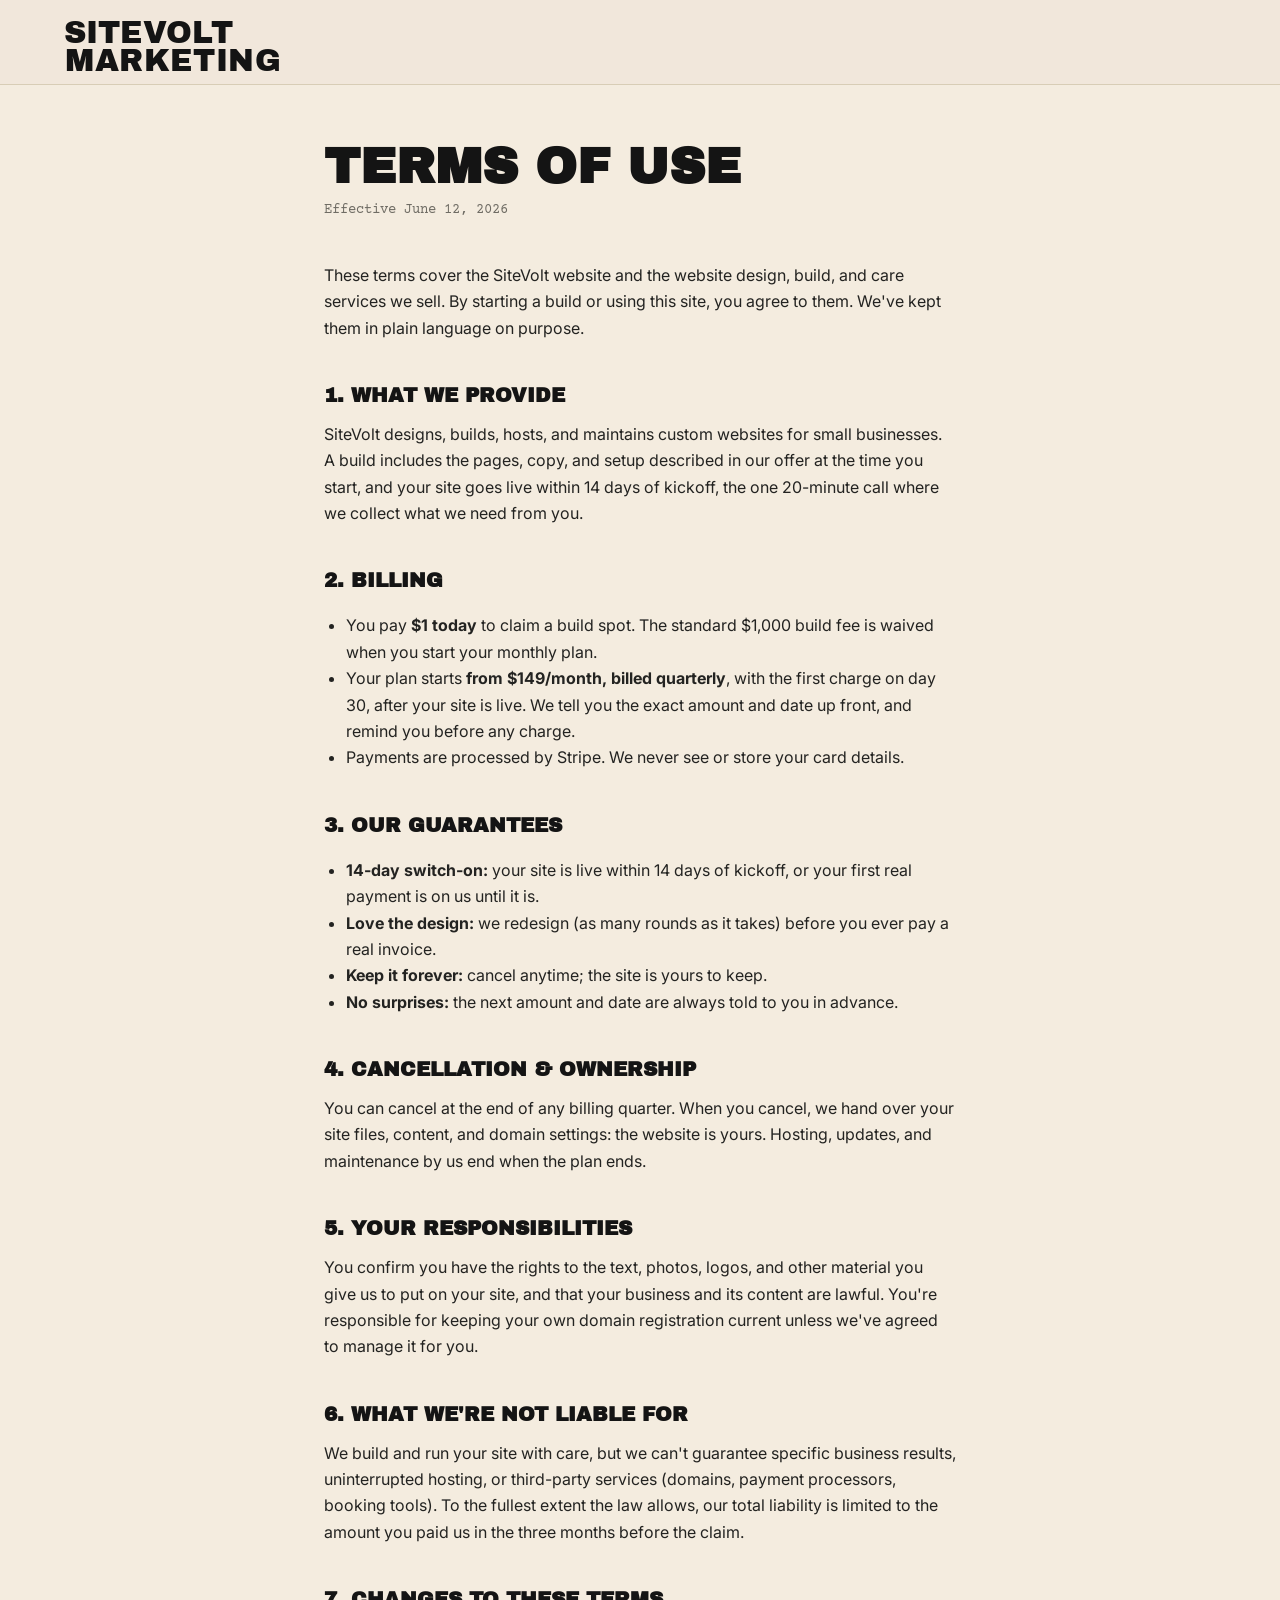
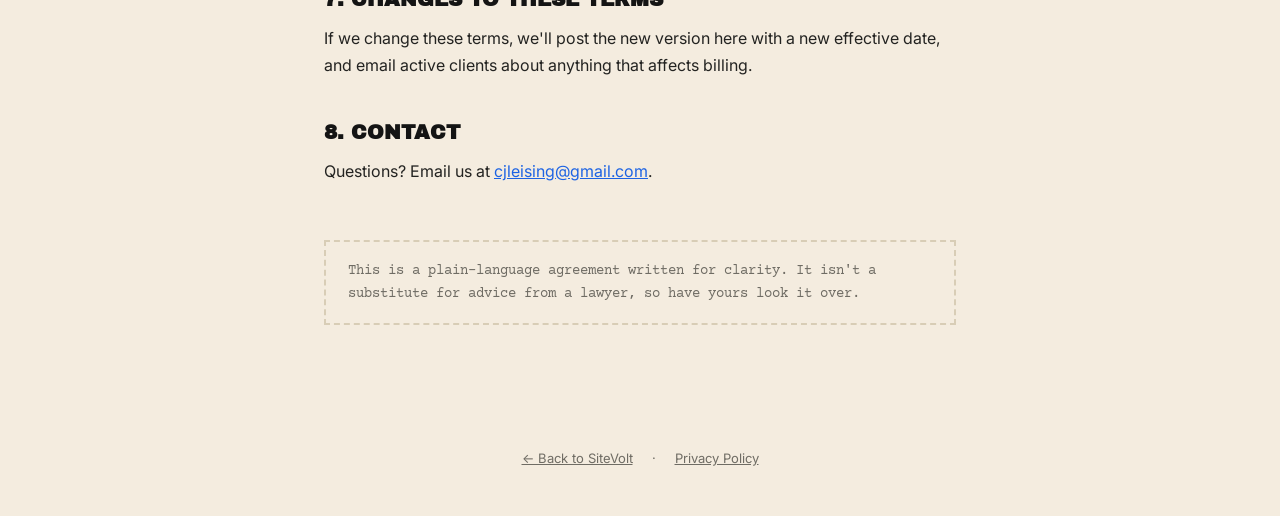
==== terms.html @ d23643ec "Sitevolt preview deploy" ====
<!DOCTYPE html>
<html lang="en">
<head>
  <meta charset="UTF-8" />
  <meta name="viewport" content="width=device-width, initial-scale=1.0" />
  <title>Terms of Use · Sitevolt Marketing</title>
  <meta name="description" content="The plain-language terms for Sitevolt Marketing's $1 website build and monthly plan." />
  <link rel="icon" href="data:image/svg+xml,%3Csvg xmlns='http://www.w3.org/2000/svg' viewBox='0 0 32 32'%3E%3Crect width='32' height='32' rx='6' fill='%23f4ecdf'/%3E%3Cpath d='M19 3 L8 18 L14 18 L10 29 L24 13 L17 13 L23 3 Z' fill='%231d63e3'/%3E%3C/svg%3E" />
  <link rel="preconnect" href="https://fonts.googleapis.com" />
  <link rel="preconnect" href="https://fonts.gstatic.com" crossorigin />
  <link href="https://fonts.googleapis.com/css2?family=Anton&family=Archivo+Black&family=Oswald:wght@500;600;700&family=Inter:wght@400;500;600;700&family=Courier+Prime:wght@400;700&display=swap" rel="stylesheet" />
  <link rel="stylesheet" href="styles.css?v=8" />
</head>
<body>
  <header id="topbar" class="topbar">
    <div class="topbar__inner">
      <a class="wordmark" href="index.html">
        <span class="wordmark__name">SITEVOLT</span>
        <span class="wordmark__sub">MARKETING</span>
      </a>
    </div>
  </header>

  <main class="legal">
    <h1>Terms of Use</h1>
    <p class="legal__date">Effective June 12, 2026</p>

    <p>These terms cover the SiteVolt website and the website design, build, and care
      services we sell. By starting a build or using this site, you agree to them.
      We've kept them in plain language on purpose.</p>

    <h2>1. What we provide</h2>
    <p>SiteVolt designs, builds, hosts, and maintains custom websites for small
      businesses. A build includes the pages, copy, and setup described in our offer
      at the time you start, and your site goes live within 14 days of kickoff,
      the one 20-minute call where we collect what we need from you.</p>

    <h2>2. Billing</h2>
    <ul>
      <li>You pay <strong>$1 today</strong> to claim a build spot. The standard $1,000
        build fee is waived when you start your monthly plan.</li>
      <li>Your plan starts <strong>from $149/month, billed quarterly</strong>, with the
        first charge on day 30, after your site is live. We tell you the exact amount
        and date up front, and remind you before any charge.</li>
      <li>Payments are processed by Stripe. We never see or store your card details.</li>
    </ul>

    <h2>3. Our guarantees</h2>
    <ul>
      <li><strong>14-day switch-on:</strong> your site is live within 14 days of kickoff,
        or your first real payment is on us until it is.</li>
      <li><strong>Love the design:</strong> we redesign (as many rounds as it takes)
        before you ever pay a real invoice.</li>
      <li><strong>Keep it forever:</strong> cancel anytime; the site is yours to keep.</li>
      <li><strong>No surprises:</strong> the next amount and date are always told to you
        in advance.</li>
    </ul>

    <h2>4. Cancellation &amp; ownership</h2>
    <p>You can cancel at the end of any billing quarter. When you cancel, we hand over
      your site files, content, and domain settings: the website is yours. Hosting,
      updates, and maintenance by us end when the plan ends.</p>

    <h2>5. Your responsibilities</h2>
    <p>You confirm you have the rights to the text, photos, logos, and other material
      you give us to put on your site, and that your business and its content are
      lawful. You're responsible for keeping your own domain registration current
      unless we've agreed to manage it for you.</p>

    <h2>6. What we're not liable for</h2>
    <p>We build and run your site with care, but we can't guarantee specific business
      results, uninterrupted hosting, or third-party services (domains, payment
      processors, booking tools). To the fullest extent the law allows, our total
      liability is limited to the amount you paid us in the three months before the
      claim.</p>

    <h2>7. Changes to these terms</h2>
    <p>If we change these terms, we'll post the new version here with a new effective
      date, and email active clients about anything that affects billing.</p>

    <h2>8. Contact</h2>
    <p>Questions? Email us at <a href="mailto:cjleising@gmail.com">cjleising@gmail.com</a>.</p>

    <p class="legal__note">This is a plain-language agreement written for clarity.
      It isn't a substitute for advice from a lawyer, so have yours look it over.</p>
  </main>

  <footer class="legal-footer">
    <a href="index.html">← Back to SiteVolt</a> &ensp;·&ensp;
    <a href="privacy.html">Privacy Policy</a>
  </footer>
</body>
</html>
---- styles.css ----
/* =================================================================
   SiteVolt — vintage patent / blueprint collage marketing site
   Organized: 1) tokens  2) reset  3) textures  4) components
              5) topbar   6+) sections (added per build iteration)
   ================================================================= */

/* ---------- 1. DESIGN TOKENS ---------- */
:root {
  --volt-blue:       #4884ea;  /* light band blue (process/final-cta, sampled) */
  --volt-blue-deep:  #1d63e3;  /* deep blue: data-driven band, chips, key pills (sampled) */
  --volt-blue-bright:#2f6bff;  /* scribbles / accents */
  --paper:           #f4ecdf;  /* aged cream paper (sampled) */
  --paper-2:         #f1e7db;  /* topbar cream (sampled) */
  --paper-edge:      #d8cdb6;  /* torn-edge shadow */
  --ink:             #141414;  /* near-black text */
  --dark:            #232220;  /* warm charcoal band bg (sampled) */
  --dark-2:          #0c0b0a;  /* darkest */
  --card:            #ffffff;
  --line-blue:       rgba(72, 132, 234, 0.09); /* faint blueprint lines */

  /* CTA buttons — see DESIGN.md §2 "CTA color". Candidate B (deep ember):
     white text passes WCAG AA at all pill sizes; candidate A #e8641b was ~3.3:1.
     Was: var(--volt-blue) bg + var(--ink) text. */
  --cta-bg:          #c8500e;
  --cta-ink:         #ffffff;

  /* Blueprint side borders: sized by a shared height so the artwork is the
     SAME scale on both sides; --border-w is the column width / content gutter. */
  --tile-h: 658px;        /* shared blueprint scale (both sides) — sized so the
                             399x1737 seamless strips render ~151px wide,
                             covering the full column with no bg sliver */
  --border-w: 150px;      /* column width — both tiles fill it flush */
  --maxw: 1400px;
  --pad: 64px;            /* content inset (~5% at 1280, matches mockup) */
  --pad-hero: calc(var(--border-w) + 26px);  /* hero content clears the border columns */

  --f-display: "Anton", "Oswald", sans-serif;
  --f-head:    "Archivo Black", "Oswald", sans-serif;
  --f-cond:    "Oswald", sans-serif;
  --f-body:    "Inter", system-ui, sans-serif;
  --f-mono:    "Courier Prime", monospace;
  --f-scribble:"Kalam", cursive;

  /* Type scale — hero-derived (see DESIGN.md §3). At the 1280 build width:
     h1 55 / h2 50 / h3 40 / h4 20 / lead-hero 22 / lead 19 / body 16 / small 14.
     Head:lead holds the hero's ~2.5:1 ratio (h1 55 : lead-hero 22 = h2 50 :
     lead 20). Poster bands (--f-display: DYK, BEFORE & AFTER, final-CTA
     ribbon title, step numerals), the receipt card, and component chrome
     (pills, eyebrows, bars, footer) are sanctioned exceptions that size by
     composition instead. Text elements pick from these tokens — don't mint
     new clamp() sizes. */
  --fs-h1:        clamp(34px, 4.3vw, 83px);
  --fs-h2:        clamp(30px, 3.9vw, 50px);
  --fs-h3:        clamp(26px, 3.1vw, 40px);
  --fs-h4:        clamp(18px, 1.56vw, 22px);
  --fs-lead-hero: clamp(15px, 1.9vw + 6px, 22px);
  --fs-lead:      clamp(16px, 1.5vw, 20px);
  --fs-body:      clamp(15px, 1.25vw, 16px);
  --fs-small:     14px;
}

/* ---------- 2. RESET ---------- */
*, *::before, *::after { box-sizing: border-box; }
html { -webkit-text-size-adjust: 100%; }
html { overflow-x: clip; }
body {
  margin: 0;
  font-family: var(--f-body);
  color: var(--ink);
  overflow-x: hidden;
  overflow-x: clip; /* like hidden, but can't be scrolled programmatically/by drag */
  line-height: 1.5;
  position: relative;
  /* flat static cream canvas (dark/blue bands paint over it) */
  background-color: var(--paper);
}
/* keyboard focus: high-contrast ring that survives both cream and dark bands */
a:focus-visible, button:focus-visible, input:focus-visible {
  outline: 3px solid var(--volt-blue-bright);
  outline-offset: 2px;
  border-radius: 4px;
}
.nowrap { white-space: nowrap; }
.visually-hidden {
  position: absolute;
  width: 1px; height: 1px;
  margin: -1px; padding: 0;
  overflow: hidden;
  clip-path: inset(50%);
  white-space: nowrap;
  border: 0;
}

/* Taped torn-blueprint pieces framing cream stretches (left/right columns):
   the HERO (a self-contained "blueprint page" closed off by the page-rip at
   its bottom) and the .bp-band wrappers (dialed-in → did-you-know, closed by
   the testimonials tear; process steps → offer, closed by the data-driven
   tear), where the columns tile continuously until the closing tear. */
.bp-band { position: relative; }
.hero::before,
.hero::after,
.bp-band::before,
.bp-band::after {
  content: "";
  position: absolute;
  top: 0;
  bottom: 0;
  z-index: 0;
  pointer-events: none;
  background-repeat: repeat-y;
  /* columns run all the way down; the closing tear (hero page-rip / torn-top
     of the next band, both higher z) covers them, so they read as ripped off
     along the tear contour */
}
.hero::before,
.bp-band::before {
  left: 0;
  width: var(--border-w);
  background-image: url("assets/blueprint-border-left.webp");
  background-position: left top;
  background-size: auto var(--tile-h);
}
.hero::after,
.bp-band::after {
  right: 0;
  width: var(--border-w);
  background-image: url("assets/blueprint-border-right.webp");
  background-position: right top;
  background-size: auto var(--tile-h);
}
/* band columns count their tile phase from the closing tear (bottom), so the
   tile always runs flush into it — .dd__rip-borders continues the tile from
   the same boundary over the tear strip itself */
.bp-band::before { background-position: left bottom; }
.bp-band::after  { background-position: right bottom; }
/* blueprint border columns continue UP over the cream tear strip that opens
   the band (trusted panel's torn-bottom), ripped along its contour — same
   idea as .dd__rip-borders but the tear opens upward, so the mask is the
   flipped tear scan. The element spans the full band height with bottom-
   anchored tiles so the phase matches the band columns seamlessly; the mask
   keeps only the strip area at the top visible. */
.bp-band__rip-borders {
  --torn-h: clamp(44px, 6.21vw, 98px);  /* matches .torn--cream */
  position: absolute;
  top: calc(1px - var(--torn-h));       /* aligns with .torn-bottom::after box */
  left: 0; right: 0;
  bottom: 0;
  z-index: 4;                           /* above the torn strip (z 3) */
  pointer-events: none;
}
/* each side paints in its own pseudo clipped to --border-w, so the carry-up
   is exactly as wide as the band columns it continues (the raw tile is wider
   than the column at narrow viewports — unclipped it juts past the sliver as
   a fat blue chunk in the tear strip). The mask spans the viewport (100vw)
   with each side anchored to its own edge, so every pseudo sees its local
   slice of the same full-width tear contour the strip paints. */
.bp-band__rip-borders::before,
.bp-band__rip-borders::after {
  content: "";
  position: absolute;
  top: 0; bottom: 0;
  width: var(--border-w);
  background-repeat: repeat-y;
  background-size: auto var(--tile-h);
  -webkit-mask-image: url("assets/torn-cream-paper-flipped.png");
  mask-image: url("assets/torn-cream-paper-flipped.png");
  -webkit-mask-size: 100vw var(--torn-h);
  mask-size: 100vw var(--torn-h);
  -webkit-mask-repeat: no-repeat;
  mask-repeat: no-repeat;
}
.bp-band__rip-borders::before {
  left: 0;
  background-image: url("assets/blueprint-border-left.webp");
  background-position: left bottom;
  -webkit-mask-position: left top;
  mask-position: left top;
}
.bp-band__rip-borders::after {
  right: 0;
  background-image: url("assets/blueprint-border-right.webp");
  background-position: right bottom;
  -webkit-mask-position: right top;
  mask-position: right top;
}
/* keep hero copy/art above the framing borders */
.hero__grid { position: relative; z-index: 1; }
/* content clears the blueprint border columns (rest of page uses --pad) */
.hero > .container,
.bp-band .container { padding: 0 var(--pad-hero); }
/* the border columns hug the viewport edges, so the hero copy tracks them
   too — uncapping the container keeps the copy beside the left column on
   wide screens instead of stranding it at the centered 1400px box edge */
.hero > .container { max-width: none; }
img { max-width: 100%; display: block; }
a { color: inherit; text-decoration: none; }
h1, h2, h3, h4, p { margin: 0; }

/* ---------- 3. TEXTURES ---------- */
/* Aged cream paper + faint blueprint grid + schematic motifs.
   Layered as a fixed-ish backdrop on cream sections via .paper-bg. */
.paper-bg {
  position: relative;
  background-color: var(--paper);
  background-image:
    /* fine blueprint grid */
    linear-gradient(var(--line-blue) 1px, transparent 1px),
    linear-gradient(90deg, var(--line-blue) 1px, transparent 1px),
    /* coarse grid */
    linear-gradient(rgba(31,95,230,0.06) 1px, transparent 1px),
    linear-gradient(90deg, rgba(31,95,230,0.06) 1px, transparent 1px),
    /* warm paper mottling */
    radial-gradient(circle at 20% 10%, rgba(216,205,182,0.5), transparent 45%),
    radial-gradient(circle at 85% 70%, rgba(216,205,182,0.45), transparent 50%);
  background-size:
    26px 26px, 26px 26px,
    130px 130px, 130px 130px,
    100% 100%, 100% 100%;
}
/* faint schematic line-art overlay (technical drawing feel) */
.paper-bg::before {
  content: "";
  position: absolute;
  inset: 0;
  pointer-events: none;
  opacity: 0.5;
  background-image: url("assets/blueprint-motif.svg");
  background-repeat: repeat;
  background-size: 620px auto;
  mix-blend-mode: multiply;
}
.paper-bg > * { position: relative; z-index: 1; }

/* dark band texture */
.dark-bg {
  position: relative;
  background-color: var(--dark);
  background-image:
    linear-gradient(rgba(255,255,255,0.01) 1px, transparent 1px),
    linear-gradient(90deg, rgba(255,255,255,0.01) 1px, transparent 1px);
  background-size: 28px 28px, 28px 28px;
  color: var(--paper);
}

/* blue band texture */
.blue-bg {
  position: relative;
  background-color: var(--volt-blue);
  background-image:
    linear-gradient(rgba(255,255,255,0.03) 1px, transparent 1px),
    linear-gradient(90deg, rgba(255,255,255,0.03) 1px, transparent 1px);
  background-size: 30px 30px, 30px 30px;
  color: #fff;
}

/* ---------- 4. COMPONENTS ---------- */
.container {
  max-width: var(--maxw);
  margin: 0 auto;
  padding: 0 var(--pad);
}
/* keep section content above collage scraps */
.section > .container { position: relative; z-index: 1; }

/* ---------- COLLAGE SCRAPS ---------- */
.scrap { position: absolute; pointer-events: none; z-index: 0; }
/* faint white technical line-art (patent drawing feel) */
.scrap--draw {
  background-image: url("assets/blueprint-motif.svg");
  background-size: 420px auto;
  filter: brightness(0) invert(1);
  opacity: 0.16;
}
/* per-placement variants (were inline styles) */
.scrap--proc-intro { right: 30px; top: 170px; width: 200px; height: 160px; filter: none; opacity: 0.5; }
.scrap--dd-l { left: -20px; top: 30px; width: 240px; height: 85%; }
.scrap--dd-r { right: -20px; bottom: 20px; width: 240px; height: 80%; }
@media (max-width: 880px) { .scrap { display: none; } }

/* Pill button */
.pill {
  display: inline-flex;
  align-items: center;
  justify-content: center;
  gap: 8px;
  background: var(--cta-bg);
  color: var(--cta-ink);
  font-family: var(--f-head);
  font-weight: 400;
  text-transform: uppercase;
  letter-spacing: 0.02em;
  font-size: 15px;
  text-align: center;
  text-wrap: balance; /* multi-line labels split evenly, no "$1" orphan line */
  padding: 13px 26px;
  border-radius: 999px;
  border: 2.5px solid var(--ink);
  cursor: pointer;
  transition: transform 0.12s ease, filter 0.12s ease;
}
.pill:hover { transform: translateY(-2px); filter: brightness(1.05); }
.pill:active { transform: translateY(1px); }
.pill--sm { font-size: 12px; padding: 8px 16px; }
.pill--lg { font-size: 18px; padding: 16px 34px; }
/* outline pill on the blue ribbon: ribbon blue bg, ink text + ink outline (mockup) */
.pill--ghost { background: transparent; color: var(--ink); border-color: var(--ink); }

/* Eyebrow label */
.eyebrow {
  font-family: var(--f-cond);
  font-weight: 700;
  text-transform: uppercase;
  letter-spacing: 0.18em;
  font-size: 14px;
}

/* Section base */
.section { position: relative; }

/* Torn-paper edge dividers. Strip color = the section that "tears" over.
   --torn picks the SVG; place .torn-top / .torn-bottom on the lower/upper band. */
.torn-top, .torn-bottom { position: relative; }
.torn-top::before, .torn-bottom::after {
  content: "";
  position: absolute;
  left: 0; right: 0;
  height: var(--torn-h, 42px);
  background-image: var(--torn);
  background-size: 100% 100%;
  background-repeat: no-repeat;
  z-index: 3;
  pointer-events: none;
}
.torn-top::before { top: -1px; }
.torn-bottom::after { bottom: -1px; transform: scaleY(-1); }
/* scanned paper-rip texture (2752x171); height tracks its natural aspect */
.torn--cream   { --torn: url("assets/torn-cream-paper.png"); --torn-h: clamp(44px, 6.21vw, 98px); }
.torn--dark    { --torn: url("assets/torn-dark.svg"); }
.torn--darkest { --torn: url("assets/torn-darkest.svg"); }
.torn--blue    { --torn: url("assets/torn-blue-paper.png"); --torn-h: clamp(44px, 6.21vw, 98px); }
/* cream band floating on a dark section: the strip layers the cream rip scan
   over a dark fill, so the strip's outer edge merges with the black section
   and the deckle edge belongs to the cream — cream paper torn over black */
.torn--cream-dark {
  --torn: url("assets/torn-cream-paper-flipped.png"), linear-gradient(var(--dark), var(--dark));
  --torn-h: clamp(44px, 6.21vw, 98px);
}
/* stop the dark fill short of the seam edge: the scan's anti-aliased edge row
   would otherwise let it bleed through as a hairline across the ribbon */
.torn--cream-dark.torn-top::before,
.torn--cream-dark.torn-bottom::after {
  background-size: 100% 100%, 100% calc(100% - 3px);
  background-position: top, top;
}

/* ---------- URGENCY BAR (live month-end countdown) ---------- */
.urgency {
  display: block;
  background: var(--dark);
  color: var(--paper);
  border-bottom: 2.5px solid var(--ink);
  text-decoration: none;
  position: relative;
  z-index: 21;
  transition: filter 0.12s ease;
}
.urgency:hover { filter: brightness(1.12); }
.urgency__inner {
  display: flex;
  align-items: center;
  justify-content: center;
  flex-wrap: wrap;
  gap: 7px 14px;
  padding: 9px 16px;
  text-align: center;
}
.urgency__label {
  font-family: var(--f-cond);
  font-weight: 700;
  text-transform: uppercase;
  letter-spacing: 0.16em;
  font-size: 13px;
}
.urgency__clock { display: inline-flex; align-items: center; gap: 6px; }
.urgency__unit {
  display: inline-flex;
  align-items: baseline;
  gap: 2px;
  background: rgba(0, 0, 0, 0.34);
  border: 1px solid rgba(255, 255, 255, 0.14);
  border-radius: 4px;
  padding: 3px 7px;
}
.urgency__unit b {
  font-family: var(--f-mono);
  font-weight: 700;
  font-size: 15px;
  letter-spacing: 0.02em;
  font-variant-numeric: tabular-nums;  /* digits don't jitter as the clock ticks */
  color: #fff;
  min-width: 1.7ch;
  text-align: center;
}
.urgency__unit i {
  font-family: var(--f-cond);
  font-style: normal;
  font-weight: 600;
  font-size: 10px;
  letter-spacing: 0.06em;
  color: var(--cta-bg);   /* orange unit ticks */
}

/* ---------- 5. TOPBAR ---------- */
.topbar {
  background: var(--paper-2);          /* deeper cream band, set off from the page */
  border-bottom: 1px solid var(--paper-edge);  /* thin divider under the bar */
  color: var(--ink);
  position: relative;
  z-index: 20;
}
.topbar__inner {
  /* uncapped like the hero container below it: the wordmark/nav hug the
     viewport edges at every width, staying outboard of the hero copy */
  padding: 20px var(--pad) 8px;
  display: flex;
  align-items: flex-start;        /* align nav row to the top (SITEVOLT) line, per ref */
  justify-content: space-between;
}
.wordmark { display: flex; flex-direction: column; line-height: 0.9; }
.wordmark__name {
  font-family: var(--f-head);
  font-size: 31px;
  letter-spacing: 0.005em;
}
.wordmark__sub {
  font-family: var(--f-head);
  font-size: 31px;
  letter-spacing: 0.02em;
  padding-left: 1px;
}
.topbar__nav { display: flex; align-items: center; gap: 30px; margin-top: 3px; /* optically center on the SITEVOLT line */ }
.topbar__link {
  font-family: var(--f-cond);
  font-weight: 700;
  text-transform: uppercase;
  letter-spacing: 0.14em;
  font-size: 14px;
  opacity: 1;
  /* grow the tap target to meet WCAG 2.2 AA (24px min) without shifting
     layout: vertical padding is cancelled by an equal negative margin, so
     the bar height and optical alignment stay identical. */
  display: inline-block;
  padding-block: 8px;
  margin-block: -8px;
}
.topbar__link:hover { opacity: 0.7; }

/* Topbar CTA: sticker with ink outline (CTA color via tokens) */
.topbar__nav .pill {
  background: var(--cta-bg);
  color: var(--cta-ink);
  border: 2.5px solid var(--ink);
  font-size: 15px;
  letter-spacing: 0.02em;
  padding: 11px 24px;
}
.topbar__nav .pill:hover {
  transform: translateY(-2px);
  filter: brightness(1.04);
}
.topbar__nav .pill:active {
  transform: translateY(2px);
}

/* ---------- 6. SECTIONS (built per iteration) ---------- */
/* placeholder min-heights so the skeleton is visible before each
   section is built; removed as each section gets real content. */
.section:empty { min-height: 120px; }
.case-a.section:empty,
.funnel.section:empty { min-height: 360px; }

/* ===== HERO (§2) ===== */
.hero { padding: 52px 0 190px; overflow: hidden; }
/* torn-paper rip forming the hero's bottom edge (scraps taped along the tear) */
.hero__rip {
  position: absolute;
  left: -4px;
  bottom: -2px;
  width: calc(100% + 8px);
  max-width: none;  /* the global img{max-width:100%} clamped the +8px bleed,
                       leaving a 4px strip of the blueprint column exposed at
                       the right viewport edge for the rip's full height */
  height: auto;
  z-index: 4;
  pointer-events: none;
  user-select: none;
  /* charcoal asset is pre-baked to --dark (#232220) so the tear matches the
     trusted section below EXACTLY (CSS filter recoloring renders
     inconsistently across browsers); offsets negative — the paper overlaps
     the collage ABOVE, so its cast shadow rises from the tear. The 4px side
     bleed hides the scan's semi-transparent edge columns; the clip-path cuts
     the drop-shadow tail below the bottom edge so no dark line is cast onto
     the band underneath */
  filter: drop-shadow(0 -2px 3px rgba(0,0,0,0.28)) drop-shadow(0 -6px 9px rgba(0,0,0,0.14));
  clip-path: inset(-60px -20px 0 -20px);
}
.hero__grid {
  display: grid;
  grid-template-columns: 1.5fr 0.5fr;   /* more room for copy; Tesla overflows his cell */
  align-items: center;
  gap: 20px;
}
/* Hero eyebrow — stamped tag above the H1 so the headline reads as the
   anchored top of a hero composition instead of copy floating mid-page.
   Blue = --volt-blue-bright, the SAME ink as the scribble underlines, so the
   chip and the "$1" underline read as one hand. Tight 14px gap below (less
   than the H1→sub gap) locks eyebrow+headline into a single unit. */
.hero__eyebrow {
  display: inline-block;
  background: var(--volt-blue-bright);
  color: var(--paper);
  font-size: 14px;
  letter-spacing: 0.24em;
  padding: 6px 12px 5px 15px;   /* extra left pad rebalances the tracking gap after the last letter */
  margin: 0 0 14px;
  transform: rotate(-1.2deg);
  transform-origin: left bottom;
}
@media (max-width: 640px) {
  .hero__eyebrow { font-size: 12px; padding: 5px 10px 4px 13px; margin-bottom: 12px; }
}
.hero__title {
  font-family: var(--f-head);   /* wide, heavy gothic (matches reference) */
  font-weight: 400;
  font-size: clamp(38px, 4.9vw, 70px);   /* 3 stacked lines; longest ("PULL THE PLUG") clears the Tesla art */
  line-height: 0.95;
  letter-spacing: -0.015em;
  color: var(--ink);
  text-transform: uppercase;
  position: relative;
}
/* small blue spark above-left of "POWER" (mockup) */
.hero__spark {
  position: absolute;
  top: -0.42em; left: -0.55em;
  width: 0.55em; height: 0.55em;
  pointer-events: none;
}
/* small blue bolt right of "UP" (mockup) */
.hero__bolt {
  position: absolute;
  top: -0.34em;
  margin-left: 0.18em;
  width: 0.42em; height: 0.6em;
  pointer-events: none;
}
/* exactly two lines: "WEBSITES LIVE IN" / "14 DAYS FOR ONLY $1" — nowrap both
   so neither can wrap into a 3rd line; font clamps below size them to fit */
.hero__line1 { white-space: nowrap; }
.hero__line2 { white-space: nowrap; }
/* hand-drawn double scribble under "PIPELINE." */
.hero__ul { position: relative; display: inline-block; white-space: nowrap; }
.hero__ul::after {
  content: "";
  position: absolute;
  left: 0; right: -1%;
  bottom: -0.13em;
  height: 0.15em;
  background-image: url("data:image/svg+xml,%3Csvg xmlns='http://www.w3.org/2000/svg' viewBox='0 0 300 24' preserveAspectRatio='none'%3E%3Cpath d='M4 9 C70 3 150 4 230 6 C262 7 282 8 296 10' fill='none' stroke='%232f6bff' stroke-width='6.5' stroke-linecap='round'/%3E%3Cpath d='M10 19 C80 14 170 16 250 15 C270 15 284 15 292 14' fill='none' stroke='%232f6bff' stroke-width='4' stroke-linecap='round'/%3E%3C/svg%3E");
  background-repeat: no-repeat;
  background-size: 100% 100%;
  pointer-events: none;
}
/* hero copy scales with the headline past 1440 (clamp mins = the 1440 sizes)
   so the left-anchored block keeps pace with the growing title */
.hero__sub {
  font-size: var(--fs-lead-hero);   /* scales down at narrow widths so the body doesn't sit at a flat 17px floor while the title shrinks toward it (ratio was ~2.3:1 at ~484px) */
  line-height: 1.5;
  max-width: clamp(540px, 37.5vw, 720px);   /* clears the Tesla art overlay */
  margin: 24px 0 26px;
  color: #2a2a28;
  text-wrap: pretty;   /* no single-word orphan on the last line */
}
.hero__bullets {
  list-style: none;
  padding: 0;
  margin: 0 0 34px;
  display: grid;
  grid-template-columns: auto auto;
  justify-content: start;
  gap: 13px 46px;
  max-width: clamp(560px, 39vw, 750px);
}
.hero__bullets li {
  display: flex;
  align-items: flex-start;   /* tick pins to the FIRST text line so a wrapped
                                item's check stays row-aligned with its neighbour */
  gap: 11px;
  font-size: clamp(16px, 1.12vw, 21px);
  font-weight: 500;
  line-height: 1.3;
  color: #1d1d1b;
}
/* tick tracks the li font-size (0.94em/0.81em = the 15x13px box at 16px);
   nudged down to sit on the text cap-height of the first line */
.hero__bullets .tick { width: 0.94em; height: 0.81em; margin-top: 0.26em; }
/* bare blue check bullet (no box — matches mockup hero bullets) */
.tick {
  flex: 0 0 auto;
  width: 15px; height: 13px;
  background-image: url("data:image/svg+xml,%3Csvg xmlns='http://www.w3.org/2000/svg' viewBox='0 0 30 26'%3E%3Cpath d='M3 14 L11 22 L27 3' fill='none' stroke='%232f6bff' stroke-width='6' stroke-linecap='round' stroke-linejoin='round'/%3E%3C/svg%3E");
  background-size: contain;
  background-repeat: no-repeat;
}
/* round blue dot bullet marker */
.dot {
  flex: 0 0 auto;
  width: 11px; height: 11px;
  border-radius: 50%;
  background: var(--volt-blue);
}
/* small blue check token */
.chk {
  flex: 0 0 auto;
  width: 18px; height: 18px;
  border-radius: 5px;
  background: var(--volt-blue);
  position: relative;
}
.chk::after {
  content: "";
  position: absolute;
  left: 6px; top: 3px;
  width: 4px; height: 8px;
  border: solid #fff;
  border-width: 0 2.5px 2.5px 0;
  transform: rotate(45deg);
}
/* reserve room for the pill's underline scribble (extends 16px below the
   pill) so it never strikes through the spot-meter line beneath */
.hero__cta { display: flex; align-items: center; gap: 10px; margin-bottom: 28px; }
/* CTA pill + hand-drawn blue scribble underline beneath it */
.hero__pill {
  position: relative;
  font-size: clamp(20px, 1.39vw, 26px);
  padding: 0.9em 2em;   /* = 18px 40px at the 20px base, scales with the type */
  background: var(--cta-bg);
  color: var(--cta-ink);
  border: 2.5px solid var(--ink);
}
.hero__pill:hover { filter: brightness(1.04); }
/* the arrow doodle squeezes the pill into 3 wrapped lines at phone width */
@media (max-width: 480px) {
  /* compact, self-sizing pill (not a chunky full-width block) — still ≥44px tall */
  .hero__pill { font-size: 15px; padding: 12px 22px; }
}
.hero__pill::after {
  content: "";
  position: absolute;
  left: 4%; right: 4%;
  bottom: -26px;
  height: 14px;
  background-image: url("data:image/svg+xml,%3Csvg xmlns='http://www.w3.org/2000/svg' viewBox='0 0 300 22' preserveAspectRatio='none'%3E%3Cpath d='M6 7 C90 2 210 4 294 8' fill='none' stroke='%232f6bff' stroke-width='4' stroke-linecap='round'/%3E%3Cpath d='M12 16 C100 12 200 14 288 13' fill='none' stroke='%232f6bff' stroke-width='3' stroke-linecap='round'/%3E%3C/svg%3E");
  background-repeat: no-repeat;
  background-size: 100% 100%;
  pointer-events: none;
}
.hero__arrow { width: 92px; height: 56px; transform: translateY(-10px); flex: 0 0 auto; }
/* art is anchored to the bottom of the hero so the torn-paper rip
   clips Tesla off at the bottom edge (matches target) */
.hero__art {
  align-self: stretch;
  position: relative;
  z-index: 1;            /* below .hero__rip (z 4) so the tear overlaps it */
}
.hero__art img {
  position: absolute;
  /* anchor the art's RIGHT edge to the viewport (not the grid cell): the
     hero container is uncapped, so the cell right edge sits pad-hero from
     the viewport edge; subtracting that converts a viewport gap into cell
     coordinates. Resolves to the original -160px at 1280; at 1920/2560 the
     coil tower keeps reaching the blueprint border column */
  right: calc(-1 * (var(--pad-hero) - clamp(8px, 1.2vw, 60px)));
  bottom: -130px;        /* very bottom clipped by the torn rip */
  /* steeper-than-46vw slope: shrinks harder below 1280 so the art clears the
     copy column at ~1024, grows past the old 640px cap so it balances wide
     viewports; hits 584px at 1280 (parity with the build width) */
  /* cap = the 62vw value at 1920 (was 800px = ~1440): keeps the art growing
     toward the copy column on wide screens instead of stranding mid-gap */
  width: clamp(380px, calc(62vw - 210px), 980px);
  max-width: none;
  height: auto;
  filter: drop-shadow(0 10px 18px rgba(0,0,0,0.1));
}

/* keep the bullets as a 2x2 block of single-line items (matches target);
   tighten type + gap so the right column clears the bottom-anchored Tesla */
@media (max-width: 1400px) {
  .hero__bullets { gap: 13px 18px; max-width: 540px; }
  .hero__bullets li { font-size: 14px; }
}

/* Above the single-column breakpoint the bullets sit as a 2x2 block with room
   to spare, so pin each to one line (stops "$99"/"Guarantee" orphaning). Below
   860px the hero stacks and the columns get narrow, so let them wrap freely. */
@media (min-width: 861px) {
  .hero__bullets li { white-space: nowrap; }
}

/* Phones keep the 2x2 block: every bullet is short enough to hold one line
   ("Fee: $8,500 $1" is the widest), so two columns halve the hero's height
   without mid-phrase wraps. nowrap guards the pairs at ultra-narrow widths. */
@media (max-width: 540px) {
  .hero__bullets { gap: 11px 22px; }
  .hero__bullets li { font-size: 14px; white-space: nowrap; }
  /* The nowrap 2-line title caps at 8.4vw-5.2px on phones while the sub sits
     on its 15px clamp floor, compressing the head:lead ratio to ~1.8:1 (system
     target ~2.5:1) — the paragraph outweighed the headline. 14px joins the sub
     to the bullets' tier and restores ~2:1 at 390px / ~2.5:1 at 480px. */
  .hero__sub { font-size: 14px; }
}

@media (max-width: 860px) {
  .hero__grid { grid-template-columns: 1fr; }
  /* Single-column hero: the desktop clamp floors at 34px and the 4.3vw term
     can't beat it until ~790px, so the headline was stuck tiny across this whole
     band while the wordmark loomed beside it. Scale it with the viewport again.
     Doubled class (.hero__title.hero__title--offer) outranks the later base
     .hero__title--offer clamp, which would otherwise win on source order. */
  /* Sized so the widest headline line ("14 DAYS FOR ONLY $1", ~11.9em in
     Archivo Black) fills the copy column — both lines are nowrap, so an
     oversized font would clip, not wrap. This 769-860 band has ~100px
     gutters (--pad-hero with the 74px border tiles): (100vw - 200px)/11.9
     with ~4px slack. */
  .hero__title.hero__title--offer { font-size: clamp(18px, calc(8.4vw - 17px), 58px); }
  /* Tesla drops BELOW the copy (order:0 keeps DOM order) and sits over the
     torn rip at the section's bottom edge — same clipped look as desktop */
  .hero__art { order: 0; align-self: auto; max-width: 330px; margin: 22px auto 0; }
  .hero__art img { position: static; width: 100%; max-width: 330px; right: auto; bottom: auto; }
  /* the CTA arrow points at the pill FROM the art's gap; once the art drops
     below the copy (single column) the arrow has no referent and strands in
     dead space to the pill's right — hide it across the whole single-col range
     (was only hidden ≤480, so it reappeared 481–860 and wrapped the pill) */
  .hero__arrow { display: none; }
}
@media (max-width: 768px) {
  /* Phone gutters are 30px each side (--pad-hero), so the max size that keeps
     line 2 inside them is (100vw - 60px)/11.9 = 8.4vw - 5.04px — minus ~2px of
     ink slack for font-metric wiggle. A flat vw coefficient can't track
     fixed-px gutters, and its safety margin piled up as extra space on the
     RIGHT (text is left-aligned). */
  .hero__title.hero__title--offer { font-size: clamp(18px, calc(8.4vw - 5.2px), 58px); }
}

/* ===== TRUSTED (§3) — reusable scribble helper ===== */
.scribble {
  font-family: var(--f-scribble);
  font-weight: 700;
  text-transform: lowercase;
  color: var(--ink);
}
/* dark charcoal panel (same --dark as the testimonials band) revealed by the
   hero page-rip (charcoal asset pre-baked to --dark); the cream tear at its
   bottom (torn-bottom torn--cream) closes the panel — the next page rips
   away too */
.trusted {
  padding-top: 14px;
  padding-bottom: var(--torn-h, 42px);
  background: var(--dark);
}
.trusted__eyebrow {
  text-align: center;
  font-family: var(--f-head);
  text-transform: uppercase;
  /* MUST stay one line at every width: nowrap + the outer min() lets the size
     fall below the 32px clamp floor on narrow phones (5.9vw < 32px under
     ~543px) so the phrase shrinks instead of wrapping — with breathing room
     at the edges. Desktop curve is unchanged (4.4vw branch is always the
     smaller one there). */
  font-size: min(clamp(32px, 4.4vw, 46px), 5.9vw);
  white-space: nowrap;
  letter-spacing: 0.02em;
  color: var(--paper);
  margin: 0 0 18px;
}
.trusted__eyebrow .scribble {
  color: var(--paper);
  font-size: 1.13em; /* tracks the eyebrow size so the line can't outgrow it */
  letter-spacing: 0;
  margin: 0 6px;
  display: inline-block;
  transform: rotate(-6deg);
}
/* ransom-note "TRUSTED" — mixed cut-out letters */
.ransom { display: inline-flex; align-items: flex-end; gap: 1px; vertical-align: -3px; }
.ransom span {
  display: inline-block;
  line-height: 1;
  font-family: var(--f-head);
  padding: 0 2px;
}
.ransom span:nth-child(odd)  { transform: rotate(-4deg); }
.ransom span:nth-child(even) { transform: rotate(4deg); }
.ransom span:nth-child(1) { font-family: var(--f-mono); font-weight: 700; background: var(--paper); color: var(--ink); padding: 2px 5px; }
.ransom span:nth-child(2) { font-family: var(--f-display); font-size: 1.08em; }
.ransom span:nth-child(3) { font-family: Georgia, "Times New Roman", serif; font-weight: 700; }
.ransom span:nth-child(4) { font-family: var(--f-cond); font-weight: 700; background: var(--paper); color: var(--ink); padding: 2px 5px; }
.ransom span:nth-child(5) { font-family: var(--f-display); font-size: 1.08em; }
.ransom span:nth-child(6) { font-family: var(--f-mono); font-weight: 700; border: 2px solid var(--paper); padding: 0 4px; }
.ransom span:nth-child(7) { font-family: var(--f-head); }
.trusted__band {
  background: var(--dark);
  padding: 10px 0 26px; /* full-bleed marquee: side inset handled by the edge fade */
}
/* real client logos — baked to cream, presented as a continuously scrolling
   proof banner. The track holds two identical copies of the list and slides
   left by exactly one copy's width (translateX(-50%)), so the loop is
   seamless at any width; a mask fades the marks in/out at the edges instead
   of hard-clipping them. Hairline rules top & bottom keep the "proof strip"
   framing. */
.trusted__marquee {
  max-width: 1440px;
  margin: 0 auto;
  overflow: hidden;
  border-top: 1px solid rgba(244, 236, 223, 0.12);
  border-bottom: 1px solid rgba(244, 236, 223, 0.12);
  -webkit-mask-image: linear-gradient(90deg, transparent, #000 9%, #000 91%, transparent);
  mask-image: linear-gradient(90deg, transparent, #000 9%, #000 91%, transparent);
}
.trusted__track {
  display: flex;
  width: max-content;
  animation: trusted-scroll 32s linear infinite;
}
.trusted__marquee:hover .trusted__track { animation-play-state: paused; }
.trusted__logos {
  /* each copy carries half the inter-logo gap as side padding, so the seam
     between copy 1 and copy 2 gets exactly one full gap — even rhythm */
  --tl-gap: clamp(40px, 4.5vw, 64px);
  list-style: none;
  margin: 0;
  padding: 30px calc(var(--tl-gap) / 2);
  display: flex;
  flex: none;
  align-items: center;
  gap: var(--tl-gap);
}
@keyframes trusted-scroll {
  to { transform: translateX(-50%); }
}
.tlogo { display: flex; align-items: center; justify-content: center; }
.tlogo img {
  display: block;
  width: auto;
  height: 32px;                 /* normalize wordmarks by cap height */
  opacity: 0.82;
  transition: opacity 0.18s ease, transform 0.18s ease;
}
.tlogo:hover img { opacity: 1; transform: translateY(-2px); }
/* per-logo optical balancing — emblem/stacked marks need more height,
   thin wide wordmarks need less so they don't dominate the row */
.tlogo--wine   img { height: 27px; }
.tlogo--valley img { height: 48px; }
.tlogo--cuddle img { height: 54px; }
.tlogo--amg    img { height: 46px; }
@media (max-width: 760px) {
  .trusted__logos { --tl-gap: 34px; padding-top: 22px; padding-bottom: 22px; }
  .tlogo img { height: 26px; opacity: 0.85; }
  .tlogo--wine   img { height: 22px; }
  .tlogo--valley img { height: 40px; }
  .tlogo--cuddle img { height: 46px; }
  .tlogo--amg    img { height: 42px; }
}
@media (prefers-reduced-motion: reduce) {
  /* no auto-motion: show one copy as the old static centered strip */
  .trusted__track { animation: none; width: 100%; }
  .trusted__logos { width: 100%; flex-wrap: wrap; justify-content: center; row-gap: 26px; }
  .trusted__logos[aria-hidden="true"] { display: none; }
  .trusted__marquee { -webkit-mask-image: none; mask-image: none; }
}

/* ===== DIALED-IN (§4) ===== */
/* mockup layout: oversized two-line headline w/ blue spark scribbles (left),
   big bare italic kicker w/ blue underline + swash (no black strip), large
   portrait circle hanging center-right past the bubble, narrower dark speech
   bubble w/ serif centered text + tail pointing at the face, pill centered
   over the bubble's bottom edge w/ a blue swash beneath */
.dialed-in { padding: 54px 0 120px; }
.dialed__wrap { position: relative; }
.dialed__head { position: relative; max-width: 72%; }
.dialed__spark { position: absolute; }
.dialed__spark--left { left: -54px; top: -16px; width: 36px; transform: rotate(-12deg); }
.dialed__spark--top { left: 47%; top: -38px; width: 32px; transform: rotate(24deg); }
.dialed__title {
  font-family: var(--f-head);
  font-weight: 400;
  text-transform: uppercase;
  font-size: var(--fs-h1);   /* statement head — same tier as the hero H1 (was 6.12vw/86px, out-sizing the hero) */
  line-height: 0.95;
  letter-spacing: -0.015em;
  white-space: nowrap;
  color: var(--ink);
}
.dialed__kicker {
  position: relative;
  display: inline-block;
  color: var(--ink);
  font-family: var(--f-head);
  font-style: italic;
  text-transform: uppercase;
  font-size: var(--fs-h4);   /* kicker tracks the h1-tier title at the shared sub-head size */
  line-height: 1.18;
  letter-spacing: 0.01em;
  /* Wrap the kicker in the clear zone left of the tucked portrait so the copy
     never runs under the image; the head reverts to full width once stacked. */
  max-width: 85%;
  margin: 14px 0 0;
}
.dialed__kicker-ul {
  white-space: nowrap;
  background-image: url("data:image/svg+xml,%3Csvg xmlns='http://www.w3.org/2000/svg' viewBox='0 0 200 14' preserveAspectRatio='none'%3E%3Cpath d='M4 8 C60 4 140 5 196 7' fill='none' stroke='%232f6bff' stroke-width='5' stroke-linecap='round'/%3E%3C/svg%3E");
  background-repeat: no-repeat;
  background-position: 0 100%;
  background-size: 100% 0.24em;
  padding-bottom: 0.16em;
}
.dialed__art {
  position: absolute;
  top: clamp(36px, 5.5vw, 84px);
  right: -10px;
  width: clamp(340px, 44vw, 580px);
  z-index: 2;
}
.dialed__art img { width: 100%; height: auto; }
.dialed__bubble {
  position: relative;
  margin-top: 44px;
  width: 57%;
  background: #1d1c1a;
  color: #f3ecdf;
  border-radius: 26px;
  padding: 38px 48px 52px;
  z-index: 3;
}
/* speech-bubble tail pointing right at the portrait */
.dialed__bubble::before {
  content: "";
  position: absolute;
  right: -44px;
  top: 52%;
  border: solid transparent;
  border-width: 26px 0 12px 52px;
  border-left-color: #1d1c1a;
}
.dialed__body {
  font-family: var(--f-body);
  font-size: var(--fs-lead-hero);   /* bubble lead = hero-sub scale (h1-tier section) */
  font-weight: 600;
  line-height: 1.24;
  letter-spacing: -0.015em;
  text-align: center;
  text-wrap: balance;
  color: #f5efe3;
  margin: 0;
}
.quote-mark {
  font-family: Georgia, "Times New Roman", serif;
  font-weight: 700;
  color: var(--volt-blue-bright);
  line-height: 0.7;
  font-size: clamp(76px, 7.5vw, 110px);
  position: absolute;
}
/* between the stack point and ~1100 the 57%-wide bubble can't hold the hook's
   br-set second line at 22px — an "up." widow wraps off it. Drop the hard
   break there and let text-wrap: balance set even lines. */
@media (min-width: 821px) and (max-width: 1100px) {
  .dialed__body-br { display: none; }
}
.quote-mark--open { left: -22px; top: -34px; }
/* mirror the open mark: ride the bubble's bottom-right corner (was -64px,
   which dropped it into the cream beside the pill, unanchored) */
.quote-mark--close { right: -18px; bottom: -32px; }
.dialed__pill {
  position: absolute;
  left: 50%;
  bottom: 0;
  transform: translate(-50%, 50%);
  white-space: nowrap;
}
/* preserve the centering translate — the generic .pill:hover transform would replace it */
.dialed__pill:hover { transform: translate(-50%, 50%) translateY(-2px); }
.dialed__pill:active { transform: translate(-50%, 50%) translateY(1px); }
.dialed__pill-swash {
  position: absolute;
  left: 50%;
  bottom: -52px;   /* hugs the pill so they read as one mark (was -60px, adrift) */
  transform: translateX(-50%);
  width: 170px;
  height: 14px;
}
@media (max-width: 820px) {
  /* stacked, every other piece (avatar, bubble copy, pill, swash) is centered —
     center the head too so the section reads as one column, matching the
     rr/dyk mobile treatment */
  .dialed__head { max-width: none; text-align: center; }
  /* title is nowrap by default; at the smallest phones (~≤357px) the 40px floor
     line ("OLD WEBSITE" ≈314px) is wider than the gutters and clips. Let it wrap
     (only kicks in when it can't fit — stays the designed 2-line shape at 375+). */
  .dialed__title { white-space: normal; }
  /* even out the two-line wrap on phone (was a long top line + short widow at 390) */
  .dialed__kicker { max-width: none; text-wrap: balance; margin-top: 12px; }
  .dialed__kicker-br { display: none; }
  .dialed__spark { display: none; }
  /* Stacked, the desktop scene (bubble tail → portrait at its right) falls
     apart: the full illustration's Tesla coil reads as a stray black pipe at
     phone size. Crop to a circular avatar of the spokesman and hang it over
     the bubble's top edge — image, quote, and CTA become one testimonial
     unit instead of pieces floating in cream. */
  .dialed__wrap { display: flex; flex-direction: column; }
  .dialed__head { order: 1; }
  .dialed__art {
    order: 2;
    position: relative;
    top: 0;      /* neutralize the desktop rule's relative offsets */
    right: 0;
    width: 132px;
    height: 132px;
    border-radius: 50%;
    overflow: hidden;
    margin: 26px auto -66px;
    z-index: 4;
    background: #6d97e8; /* portrait's halftone blue — fills any crop slack */
  }
  /* zoom the source so the sticker circle (left ~2/3 of the art) fills the
     frame; the coil half falls outside the crop */
  .dialed__art img {
    position: absolute;
    max-width: none;
    width: 152%;
    left: -2%;
    top: -10%;
  }
  /* top pad = 66px hidden under the overlapping avatar + a small gap to the hook */
  .dialed__bubble { order: 3; width: auto; margin-top: 0; padding: 74px 10px 38px; }
  .dialed__bubble::before { display: none; }
  /* the hook is the one display moment inside the bubble — a step up from the
     15px turn (weight alone wasn't separating them) with room between lines */
  .dialed__body { font-size: max(16px, var(--fs-lead-hero)); line-height: 1.35; }
  /* balance shortens every line to even them out, which reads as oversized side
     gutters at phone widths — let the turn fill the bubble's measure instead
     (extra class beats the base .dialed__body--turn rule, which is later in file) */
  .dialed__body.dialed__body--turn { text-wrap: wrap; }
  /* at 16px the br-set second line ("Your website doesn't back them up.")
     overruns the bubble measure below ~400 and rewraps mid-phrase */
  @media (max-width: 400px) {
    .dialed__body { font-size: 15px; }
  }
  /* below ~375 even 15px can't hold that line — drop the hard break and let
     text-wrap: balance set even lines instead of an overflow widow */
  @media (max-width: 374px) {
    .dialed__body-br { display: none; }
  }
  /* both quote marks go: the close was already dropped (landed on the pill),
     and a lone open quote just floats in cream beside the avatar — the
     portrait hanging over the bubble already says "he's speaking" */
  .quote-mark--open,
  .quote-mark--close { display: none; }
}

/* ===== REAL RESULTS (§5) ===== */
.real-results { padding: 30px 0 72px; }
/* the container only holds the centered title now — the phones marquee is a
   full-bleed sibling; padding just keeps the title clear of the columns */
.real-results > .container { padding: 0 calc(var(--border-w) - 24px); }
@media (max-width: 768px) {
  .real-results > .container { padding: 0 var(--pad-hero); }
}
.rr__title {
  text-align: center;
  font-family: var(--f-head);
  font-weight: 400;   /* true Archivo Black — no synthetic bold (h2 UA default) */
  text-transform: uppercase;
  font-size: var(--fs-h3);
  /* display leading like the sibling section titles (.proc__title, .cs__head);
     without this the body's 1.5 leaks in and gaps the two-line phone wrap */
  line-height: 1.05;
  letter-spacing: 0.005em;
  color: var(--ink);
  margin-bottom: 44px;
  /* even out the two-line phone wrap (390 stranded "REAL" then "BIG RESULTS.").
     No-op on desktop where the title is forced single-line (nowrap, ≥821px below). */
  text-wrap: balance;
}
/* single line on desktop, as in the mockup */
@media (min-width: 821px) { .rr__title { white-space: nowrap; } }
/* phone: --fs-h3's 3.1vw term is dead this small (floored at 26px), which
   leaves the title undersized next to .dialed__title/.proc__title — retrack
   with the viewport. 7.2vw keeps the longer balanced line ("REAL BIG
   RESULTS.", ~11.2em ink) inside the --pad-hero gutters down to ~360px. */
@media (max-width: 820px) { .rr__title { font-size: clamp(26px, 7.2vw, 34px); } }
/* hand-drawn blue underline under a word — same treatment as "DIALED IN.",
   long stroke + shorter second scribble beneath, as in the banner ref */
.rr__ul {
  white-space: nowrap;
  background-image: url("data:image/svg+xml,%3Csvg xmlns='http://www.w3.org/2000/svg' viewBox='0 0 200 22' preserveAspectRatio='none'%3E%3Cpath d='M4 6 C60 2 140 3 196 5' fill='none' stroke='%232f6bff' stroke-width='4.5' stroke-linecap='round'/%3E%3Cpath d='M28 15 C90 11 150 12 180 13' fill='none' stroke='%232f6bff' stroke-width='3.5' stroke-linecap='round'/%3E%3C/svg%3E");
  background-repeat: no-repeat;
  background-position: 0 100%;
  background-size: 100% 0.34em;
  padding-bottom: 0.28em;
}
/* banner marquee: two identical .rr__set copies ride in one max-content
   track; each set carries its trailing gap as padding-right, so sliding the
   track by -50% (= exactly one set incl. its gap) and looping is seamless. */
.rr__marquee {
  --rr-gap: clamp(16px, 3vw, 58px);
  position: relative;
  z-index: 1;                /* over the blueprint border columns, like .container content */
  overflow: hidden;
  /* padding gives the phone drop-shadows room inside the clip; the negative
     margins hand that space back so the section rhythm is unchanged */
  padding: 8px 0 40px;
  margin: -8px 0 -40px;
}
.rr__track {
  display: flex;
  width: max-content;
  will-change: transform;
  animation: rr-marquee 60s linear infinite;
}
.rr__set {
  flex: 0 0 auto;
  display: flex;
  gap: var(--rr-gap);
  padding-right: var(--rr-gap);
}
@keyframes rr-marquee {
  to { transform: translateX(-50%); }
}
@media (prefers-reduced-motion: reduce) {
  .rr__track { animation: none; }
}
/* identical CSS-drawn frame around each cropped screen, so every phone
   shares the same size and bezel style */
.rr__phone {
  /* 8 phones/set × 14vw > 100vw, so one set always overfills the viewport
     and the -50% loop never exposes a gap; the 150px floor keeps them
     readable on small screens where 14vw would shrink to nothing */
  width: max(150px, 14vw);
  flex: 0 0 auto;
  margin: 0;
  position: relative;
  background: #101014;
  padding: 7px;
  border-radius: 13.5% / 6.4%;
  box-shadow: 0 0 0 2px #4b4b53, 0 14px 22px rgba(0,0,0,0.16);
}
/* white placeholder screen — real screenshots drop in here later */
.rr__screen {
  display: flex;
  flex-direction: column;
  align-items: center;
  width: 100%;
  aspect-ratio: 331 / 708;   /* same ratio as the original screen art */
  background: #fff;
  border-radius: 11.5% / 5.5%;
  padding: 5% 10% 9%;
}
.rr__ph-notch {
  width: 34%;
  height: 2.6%;
  border-radius: 99px;
  background: #101014;
  margin-bottom: 9%;
}
.rr__ph-block {
  width: 100%;
  height: 38%;
  border-radius: 10px;
  background: #ececf0;
  margin-bottom: 10%;
}
.rr__ph-line {
  width: 86%;
  height: 2.4%;
  border-radius: 99px;
  background: #ececf0;
  margin-bottom: 5.5%;
}
.rr__ph-line--lg { width: 100%; height: 3.4%; background: #e0e0e6; }
.rr__ph-line--sm { width: 60%; }
.rr__ph-btn {
  margin-top: auto;
  width: 64%;
  height: 5.2%;
  border-radius: 99px;
  background: #e0e0e6;
}
/* side buttons */
.rr__phone::before,
.rr__phone::after {
  content: "";
  position: absolute;
  width: 3px;
  background: #3d3d45;
  border-radius: 2px;
}
.rr__phone::before { left: -4px; top: 21%; height: 8%; }
.rr__phone::after { right: -4px; top: 25%; height: 12%; }

/* reusable blue scribble underline under a word */
.ul-blue { position: relative; white-space: nowrap; font-weight: 600; }
.ul-blue::after {
  content: "";
  position: absolute;
  left: -3%; right: -3%; bottom: -0.18em;
  height: 0.18em;
  background: var(--volt-blue);
  border-radius: 50%;
  transform: rotate(-1.2deg);
}

/* ===== DID YOU KNOW (§6) ===== */
/* centered stack (pill / one-line title / 2-line sub); hand anchored
   bleeding off the bottom-left, sticker overlapping right of the copy */
.did-you-know { padding: 46px 0 max(60px, 12.5vw); overflow: hidden; }  /* bottom pad tracks the testimonials page-rip overhang (~11.3vw of viewport, uncapped) so its scraps overlap blank cream, not copy */
/* the mockup composes this band border-to-border (bulb hugging the left
   blueprint column, sticker overhanging toward the right one), so the
   container tracks the borders instead of the centered 1400px box on wide
   screens — same move as the hero. Copy stays on true page center via the
   equal flexible side tracks below. */
.did-you-know .container { max-width: none; }
.dyk__grid {
  display: grid;
  /* equal flexible side tracks keep the copy on the true page center —
     auto sides skewed it right (200px art vs ~140px sticker) */
  grid-template-columns: minmax(0, 1fr) auto minmax(0, 1fr);
  align-items: center;
  gap: 28px;
  position: relative;
}
.dyk__art { width: 200px; justify-self: start; align-self: stretch; position: relative; }
.dyk__art img {
  position: absolute;
  left: -150px;
  /* WIDTH-driven at the reference-ad proportion (bulb glass ≈ 12.5% of the
     canvas → whole art ≈ 30vw, glass left edge tucked ~2% off the canvas
     edge): sized so the bulb TIP rides near the band top, level with the
     pill, like the reference composition. The opaque glass stays left of
     the centered headline; only the sparse lightning scribbles approach
     "DID", same as the reference.
     BOTTOM-anchored so the hand cuff stays buried under the testimonials
     tear. The bleed grows steeper than the art (37vw slope) because the
     band height stops tracking the art's 30.3vw growth past ~1280 — the
     extra art height has to sink below the band (hidden under the tear,
     arm running into the torn edge like the ad) so the bulb TIP stays
     pinned ~45px below the band top instead of poking above it */
  bottom: calc(-1 * clamp(60px, 37vw - 380px, 410px));
  width: min(30.3vw, 582px);
  height: auto;
  max-width: none;
}
.dyk__copy { text-align: center; }
/* mockup type scale: pill text caps ~1.4% of canvas, headline caps ~7%,
   sub caps ~2% — all tracked as vw so the section keeps the ad-graphic scale */
.dyk__pill {
  margin: 0 auto 24px;
  font-size: clamp(15px, 1.9vw, 27px);
  letter-spacing: 0.08em;
  padding: 13px 30px;
}
.dyk__title {
  font-family: var(--f-display);
  font-weight: 400;
  text-transform: uppercase;
  font-size: clamp(54px, 8.1vw, 118px);
  letter-spacing: 0.01em;
  line-height: 1;
  color: var(--ink);
  white-space: nowrap;
}
.dyk__sub {
  font-size: clamp(20px, 3vw, 42px);
  font-weight: 500;
  line-height: 1.35;
  margin-top: 14px;
  color: #232321;
  /* cap the line length so the centered copy stays clear of the bulb art
     (left bleed) and the starburst sticker (right overhang). The center grid
     track sizes to the nowrap title (~768px@1280, ~840px@1440), and 31ch
     resolves to ≈ that full track width — so the sub's long lines filled the
     whole box and ran ~158px under the bulb / ~82px under the sticker at
     1280–1440 (the shorter title glyphs cleared, the sub didn't). The 34vw
     term binds at the squeezed mid widths to hold the lines inside the
     bulb→sticker clear zone; the 31ch cap still governs ≥~1900 where the
     bulb is proportionally small and the reference-width composition clears. */
  max-width: min(31ch, 34vw);
  margin-left: auto;
  margin-right: auto;
  /* even the line lengths so the last line isn't a lone orphan ("brands." at 390).
     balance only shortens the longest line, so it can't push copy wider under the
     bulb/sticker clear zone the max-width above protects. */
  text-wrap: balance;
}
.dyk__blue { color: var(--volt-blue-bright); font-weight: 600; }
/* starburst sticker badge (jagged seal) */
.dyk__sticker {
  flex: 0 0 auto;
  justify-self: end;
  align-self: center;
  /* mockup: sticker rides low-right of the copy — center ~37px below the
     sub's last line, left spikes ~29px clear of "increase", right edge
     overhanging the container toward the viewport edge */
  margin-top: 264px;  /* +24 vs the original 240 — the sub copy runs a line taller at its bigger scale */
  margin-right: -72px;
  /* svg viewBox carries 15-unit padding for the die-cut margin (230 units vs
     the 200-unit burst), so the box is upsized 230/200 to keep the blue burst
     at the mockup's size */
  width: clamp(172px, 17.8vw, 298px); height: clamp(172px, 17.8vw, 298px);
  display: flex; align-items: center; justify-content: center;
  text-align: center;
  /* warm white, matching the reference sticker's cream die-cut edge */
  color: #f7f1e4;
  background: url("assets/sticker-burst.svg") center/contain no-repeat;
  /* reference sets the sticker square; keep just a hair of tilt so it reads
     hand-placed against the straight copy above it */
  transform: rotate(-4deg);
  filter: drop-shadow(0 5px 8px rgba(20, 20, 20, 0.25));
  position: relative;
  /* mockup sets the sticker in sentence-case medium grotesque, not condensed caps */
  font-family: var(--f-body);
  font-weight: 600;
  font-size: clamp(20px, 2.1vw, 30px);
  line-height: 1.14;
  letter-spacing: 0;
}
.dyk__sticker > span { position: relative; z-index: 1; padding: 0 6px; }
@media (max-width: 880px) {
  .dyk__grid { grid-template-columns: 1fr; justify-items: center; gap: 18px; }
  .dyk__art { display: none; }
  /* stacked: drop the sticker out of the cream band entirely — it sits in
     the black testimonials gap below the tear, overlapping the first card's
     top-right corner like a slapped-on seal. Absolute (not flow) so the
     cream band doesn't keep an empty row where it used to be. The section
     must un-hide overflow (safe here: the bulb art, the reason for the
     clip, is display:none at this width), and the container needs z-index 2
     because the testimonials .container is also z-index:1 and later in the
     DOM — at equal z it would paint the card over the sticker. */
  /* stacked: the desktop paddings (72px rr bottom + 46px dyk top) stack into
     ~118px of dead cream between the phone marquee and the headline — cut it
     to ~60px so the headline reads as the next beat, not a new page */
  .real-results { padding-bottom: 40px; }
  .did-you-know { overflow: visible; padding-top: 20px; }
  .did-you-know .container { z-index: 2; }
  /* stacked: CTA reads better after the pitch — flip it below the sub copy
     (desktop keeps the reference-ad order: pill above the headline) */
  .dyk__copy { display: flex; flex-direction: column; }
  .dyk__pill { order: 3; margin: 26px auto 0; }
  .dyk__sticker {
    position: absolute;
    /* ride off the right screen edge a touch — die-cut spikes clip, the
       text stays inside (badge text spans ~±55px of the 156px box center) */
    right: -26px;
    /* sink past the section's bottom padding + the testimonials' top
       padding (see below) + 68px of card overlap — deep enough to sit on
       the card's top-right corner, but the burst's ink (spike radius ~78px
       of the 90px half-box) still ends above the quote's first line and
       clears the centered star row's right end by ~20px */
    bottom: calc(-1 * (max(60px, 12.5vw) + 11.5vw + 138px));
    width: 156px; height: 156px;
    margin: 0;
    font-size: 19px;
    transform: rotate(10deg);
  }
  /* stacked: the ad-graphic vw scale bottoms out way above every other mobile
     heading (54px floor vs the hero's 38px) — re-floor to the hero tier so the
     band stops out-shouting the page */
  .dyk__title { white-space: normal; font-size: clamp(38px, 10.3vw, 54px); }
  /* stacked: the bulb art is hidden, so drop the 34vw clear-zone cap (which
     would over-squeeze the column, ~127px at 375) and let the copy use the
     full readable measure again. Sub drops from the 20px ad floor to the
     lead tier (16px on phones) so the heading:body ratio matches the hero. */
  .dyk__sub { max-width: 31ch; font-size: var(--fs-lead); margin-top: 10px; }
}

/* ===== TESTIMONIALS (§7) ===== */
/* tall portrait cards (h/w ≈ 1.7) filling a deep band, white stars,
   centered quote, brand pinned at the bottom (matches mockup) */
.testimonials { padding: 104px 0 112px; background-image: none; }  /* no .dark-bg grid lines here */
@media (max-width: 880px) {
  /* deepen the black shelf under the tear so the DYK badge (156px, sunk in
     from the section above) clears the torn cream edge (~11.5vw of rip) and
     only kisses the first card's corner */
  .testimonials { padding-top: calc(70px + 11.5vw); }
}
/* charcoal page-rip forming the band's top edge — the SAME tear as the hero
   rip over the trusted band (and case-b's cs__rip): asset pre-baked to --dark
   so the tear merges with the dark band, cast shadow rising over the cream
   DYK band above */
.tst__rip {
  position: absolute;
  top: 4px;
  left: -4px;
  width: calc(100% + 8px);
  max-width: none;  /* img{max-width:100%} would clamp the side bleed (same
                       right-edge column exposure as .hero__rip) */
  height: auto;
  transform: translateY(-100%);
  z-index: 3;
  pointer-events: none;
  user-select: none;
  /* side bleed hides the scan's semi-transparent edge columns; the clip cuts
     3px INSIDE the bottom edge — the downscaled image's antialiased bottom
     row is semi-transparent and lets the drop-shadow bleed through as a dark
     seam line, so the cut removes it (the 4px top overlap keeps the cut
     buried inside the dark band) */
  filter: drop-shadow(0 -2px 3px rgba(0,0,0,0.28)) drop-shadow(0 -6px 9px rgba(0,0,0,0.14));
  clip-path: inset(-60px -20px 3px -20px);
}
.tst__wrap {
  display: flex;
  align-items: center;
  gap: 24px;
}
.tst__arrow {
  flex: 0 0 auto;
  background: none;
  border: none;
  color: #fff;
  font-size: 44px;
  line-height: 1;
  cursor: pointer;
  letter-spacing: -5px;
  transition: color 0.15s ease;
}
.tst__arrow:hover { color: var(--volt-blue); }
.tst__cards {
  flex: 1;
  display: grid;
  grid-template-columns: repeat(3, 1fr);
  gap: 18px;
}
.tcard {
  border: 2.5px solid rgba(95,130,235,0.85);
  border-radius: 26px;
  background: rgba(255,255,255,0.018);
  box-shadow: 0 0 18px rgba(72,132,234,0.16);
  padding: 36px 28px 28px;
  display: flex;
  flex-direction: column;
  align-items: center;
  text-align: center;
  aspect-ratio: 1 / 1.5;
}
.tcard__stars {
  color: #fff;
  font-size: 17px;
  letter-spacing: 5px;
  margin-bottom: 24px;
}
.tcard__quote {
  color: #e7e4dc;
  font-size: var(--fs-body);
  line-height: 1.6;
  flex: 1;
  display: flex;
  align-items: center;
  /* even the ragged right edge of the centered quotes, matching the page-wide
     balanced-wrap treatment (hero/dialed-in/rr/dyk). Already orphan-free, so this
     is zero-risk polish; balance only shortens the longest line. */
  text-wrap: balance;
}
.tcard__brand {
  margin-top: 18px;
  padding-top: 20px;
  border-top: 1.5px solid rgba(95,130,235,0.8);
  align-self: stretch;
  font-family: var(--f-head);
  text-transform: uppercase;
  letter-spacing: 0.06em;
  font-size: 18px;
  color: #fff;
}
.tcard__brand--vibe { letter-spacing: 0.12em; }
.tcard__brand--vibe::first-letter { color: #fff; }
.tcard__brand--dod { font-size: 22px; letter-spacing: 0.16em; }
@media (max-width: 820px) {
  .tst__cards { grid-template-columns: 1fr; }
  .tst__arrow { display: none; }
  /* drop the 1:1.5 portrait ratio on mobile — at full width it forced ~500px
     of mostly-empty card; let each card hug its quote instead */
  .tcard { aspect-ratio: auto; padding: 28px 26px; }
  .tcard__stars { margin-bottom: 16px; }
  .tcard__quote { flex: 0 0 auto; }
  .tcard__brand { margin-top: 22px; padding-top: 18px; }
}

/* ===== PROCESS (§8) ===== */
/* the testimonials' cream torn-bottom closes the dark band at the section's
   top (same tear as the trusted panel below the hero); headline + sub sit on
   the cream band below it; Tesla anchored at the right edge OVERLAPPING the
   torn dark→cream boundary; numerals with blue offset shadows, outline label
   pills, ►► separators */
.process { position: relative; }
/* the cream tear lives entirely inside the dark band above (torn-bottom
   strip), so the intro only needs normal breathing room at the top */
.proc__intro { position: relative; padding: 72px 0 56px; }
.proc__intro-inner { text-align: center; }
.proc__title {
  /* poster band headline like .dyk__title/.fcta__title (Anton) — was the
     Archivo h2 tier, which read undersized/off next to DID YOU KNOW above */
  font-family: var(--f-display);
  font-weight: 400;
  text-transform: uppercase;
  color: var(--ink);
  /* 54px floor keeps it continuous with the phone override's 54px cap at 821;
     5vw hits the 96px cap at 1920 */
  font-size: clamp(54px, 5vw, 96px);
  line-height: 1.02;
  letter-spacing: 0.01em;
}
/* phone: track the viewport so "YOU JUST APPROVE IT." (8.23em ink in Anton,
   the longer forced line) always holds ONE line inside the --pad-hero gutters:
   fits (vw - 60px) down to 320 with ~4% slack. No stacked "APPROVE IT." */
@media (max-width: 820px) {
  .proc__title { font-size: clamp(30px, 11.6vw - 7px, 54px); }
  /* trim the intro's 72px desktop headroom — under the tear it reads as a
     dead band at phone widths — and its 56px footroom, which was sized for
     the desktop 4-across grid and reads as a dead band above step 1 */
  .proc__intro { padding-top: 28px; padding-bottom: 22px; }
}
.proc__sub {
  position: relative;
  display: inline-block;
  margin-top: 16px;
  font-size: var(--fs-lead);
  line-height: 1.35;   /* lead leading like .dialed__body/.dyk__sub (body's 1.5 leaked in) */
  color: var(--ink);
  font-weight: 500;
  text-wrap: pretty;   /* no stranded "in 14 days." on mid widths */
}
/* below the one-line width the inline run strands "in 14 days." on its own
   line (at 700 it broke after "live in"). Break the lead-in onto its own
   centered line instead (fit-content keeps its underline on the ink, not the
   full column) and balance the rest over even lines — one line ≥641, two ≤640. */
@media (max-width: 820px) {
  .proc__adv { display: block; width: fit-content; margin: 0 auto 4px; }
  .proc__sub-rest { display: block; text-wrap: balance; }
}
.proc__adv {
  font-style: italic;
  font-weight: 700;
  border-bottom: 2px solid var(--ink);
  padding-bottom: 1px;
}
.proc__arrow { position: absolute; left: -60px; top: -10px; width: 50px; height: 38px; }
@media (max-width: 640px) { .proc__arrow { display: none; } } /* pokes in cropped at the viewport edge */
.proc__portrait {
  position: absolute;
  right: -52px;          /* bleeds off the right edge so the electricity runs off screen */
  top: max(-330px, -23vw); /* rises into the dark band above the tear */
  z-index: 2;             /* BELOW the cream torn-bottom strip (z 3): the tear
                             paper paints over him, so its deckle contour cuts
                             him exactly like the page it belongs to */
  pointer-events: none;
  /* tear-off: he belongs to the dark band being torn away, so reveal only the
     stretch above the process top edge (min(330px,23vw) = his rise above it,
     +1px so the cut hides under the strip's bottom:-1px overlap); inside the
     tear strip the cream scan's own opaque pixels cover him below the deckle */
  -webkit-mask-image: linear-gradient(#000, #000);
  -webkit-mask-repeat: no-repeat;
  -webkit-mask-size: 100% calc(min(330px, 23vw) + 1px);
  -webkit-mask-position: 0 0;
  mask-image: linear-gradient(#000, #000);
  mask-repeat: no-repeat;
  mask-size: 100% calc(min(330px, 23vw) + 1px);
  mask-position: 0 0;
}
.proc__portrait img { width: clamp(280px, 31vw, 460px); height: auto; }
/* dark headroom in the band above; -60px lets Tesla's head overlap the last card slightly */
@media (min-width: 821px) {
  .testimonials { padding-bottom: calc(min(330px, 23vw) - 60px); }
}

.proc__steps-wrap { background: transparent; padding: 24px 0 52px; }
.proc__steps-inner { position: relative; }
.proc__squiggle { position: absolute; left: -34px; top: 30px; width: 56px; height: 38px; }
.proc__bolt { position: absolute; right: 8px; top: -36px; width: 26px; height: 38px; transform: rotate(14deg); }
.proc__steps {
  list-style: none;
  margin: 0; padding: 0;
  display: grid;
  grid-template-columns: repeat(4, 1fr);
  gap: 22px;
}
.pstep { position: relative; text-align: center; }
/* ►► separators between steps (not after the last) */
.pstep:not(:last-child) .pstep__num::after {
  content: "\25B6\25B6";
  position: absolute;
  right: -0.26em; top: 46%;
  transform: translateY(-50%);
  font-size: 17px;
  letter-spacing: -2px;
  color: var(--volt-blue-bright);
}
.pstep__num {
  position: relative;
  font-family: var(--f-display);
  font-weight: 400;
  font-size: clamp(80px, 11vw, 150px);
  line-height: 0.8;
  color: var(--ink);
  margin-bottom: 18px;
  text-shadow: 0.055em 0.04em 0 var(--volt-blue);
}
.pstep__label {
  display: inline-block;
  background: transparent;
  color: var(--ink);
  border: 2px solid var(--volt-blue-bright);
  font-family: var(--f-cond);
  font-weight: 700;
  text-transform: uppercase;
  letter-spacing: 0.08em;
  font-size: 13px;
  padding: 6px 15px;
  border-radius: 999px;
  margin-bottom: 12px;
}
.pstep__desc {
  font-size: var(--fs-small);
  line-height: 1.5;
  color: #36352f;
  max-width: 230px;
  margin: 0 auto;
}
@media (max-width: 820px) {
  .proc__portrait { display: none; }
  .proc__steps-wrap { padding-top: 8px; }
  /* stacked "work order" tickets: numeral rail left, copy right, dashed
     perforations between rows with the ►► separator riding the rail */
  .proc__steps { grid-template-columns: 1fr; gap: 0; }
  .pstep {
    display: grid;
    grid-template-columns: 92px 1fr;
    column-gap: 20px;
    text-align: left;
    width: 100%;
    max-width: 520px;
    margin: 0 auto;
    padding: 30px 0;
  }
  .pstep:first-child { padding-top: 10px; }
  .pstep:last-child { padding-bottom: 0; }
  .pstep:not(:last-child) { border-bottom: 2px dashed rgba(47, 107, 255, 0.4); }
  .pstep:not(:last-child) .pstep__num::after { content: none; }
  /* ►► separator sits ON the perforation at the rail, rotated to point down;
     paper background opens a gap in the dashes around it */
  .pstep:not(:last-child)::after {
    content: "\25B6\25B6";
    position: absolute;
    left: 46px;
    bottom: 0;
    transform: translate(-50%, 50%) rotate(90deg);
    font-size: 15px;
    letter-spacing: -2px;
    line-height: 1;
    padding: 3px 7px;
    color: var(--volt-blue-bright);
    background: var(--paper);
  }
  .pstep__num {
    grid-column: 1;
    grid-row: 1;
    justify-self: center;
    font-size: 96px;
    margin-bottom: 8px;
  }
  .pstep__label { grid-column: 1; grid-row: 2; justify-self: center; align-self: start; margin-bottom: 0; }
  .pstep__desc { grid-column: 2; grid-row: 1 / 3; align-self: center; max-width: none; margin: 0; }
  .proc__squiggle, .proc__bolt { display: none; }
}

/* mono "patent document" caption (used by the offer card's Schedule A label) */
.wl__patent {
  display: block;
  font-family: var(--f-mono);
  font-size: 13px;
  letter-spacing: 0.04em;
  color: #6a6354;
  margin-bottom: 14px;
}

/* ===== CASE STUDIES (§11-13, shared) ===== */
.case-study { padding: calc(var(--torn-h, 42px) + 22px) 0 60px; }
.cs__grid {
  display: grid;
  grid-template-columns: 0.82fr 1.18fr;
  gap: 44px;
  align-items: start;
}
.cs__media { display: flex; flex-direction: column; }
.cs__ba-labels {
  display: flex;
  justify-content: space-around;
  font-family: var(--f-head);
  text-transform: uppercase;
  font-size: var(--fs-h4);
  margin-bottom: 8px;
}
.cs__media img {
  width: 100%;
  height: auto;
  border-radius: 4px;
}
.cs__head {
  font-family: var(--f-head);
  font-weight: 400;   /* true Archivo Black — no synthetic bold (h2 UA default) */
  text-transform: uppercase;
  font-size: var(--fs-h3);
  line-height: 1.04;
  color: var(--ink);
  margin-bottom: 14px;
  /* even the wrap + stabilize it across 375/390 (case-a "…DIALED IN / 14 DAYS").
     Shared base class: case-b's .cs__head--span has a hard <br> where balance
     correctly no-ops, so this only affects the single-run case-a/case-c heads. */
  text-wrap: balance;
}
.cs__head .hl {
  background: var(--volt-blue-deep);
  color: var(--ink);
  padding: 0 8px;
  border-radius: 3px;
}
/* second chip: cream text on black (mockup "REVENUE") */
.cs__head .hl--dark {
  background: var(--ink);
  color: var(--paper);
}
.cs__head .blue { color: var(--volt-blue-deep); }
/* all-blue headline variant (case-c) */
.cs__head--blue { color: var(--volt-blue-deep); position: relative; }
/* blue marker underline under the % figure */
.cs__pct-ul {
  background-image: url("data:image/svg+xml,%3Csvg xmlns='http://www.w3.org/2000/svg' viewBox='0 0 300 20' preserveAspectRatio='none'%3E%3Cpath d='M8 10 C90 4 200 6 292 9' fill='none' stroke='%232f6bff' stroke-width='8' stroke-linecap='round'/%3E%3C/svg%3E");
  background-repeat: no-repeat;
  background-position: 50% 100%;
  background-size: 96% 0.14em;
  padding-bottom: 0.12em;
  white-space: nowrap;
}
.cs__head-bolt { position: absolute; width: 20px; height: 30px; top: -26px; right: 20%; }
.cs__head-spark { position: absolute; width: 26px; height: 26px; top: -24px; left: -8px; }
.cs__head-scrib { display: inline-block; width: 40px; height: 28px; margin-left: 10px; vertical-align: baseline; }
.cs__head { position: relative; }
.cs__desc {
  font-size: var(--fs-body);
  line-height: 1.55;
  color: #232321;
  max-width: 560px;
  margin-bottom: 28px;
  text-wrap: pretty; /* no stranded one-word last line ("dollar.") on the phone wrap */
}
.cs__stats {
  display: grid;
  grid-template-columns: 1fr 1fr;
  gap: 22px 30px;
  margin-bottom: 34px;
  max-width: 520px;
}
.cstat { text-align: center; }
.cstat__num {
  font-family: var(--f-head);     /* wide display grotesque (mockup) */
  font-weight: 400;
  font-size: clamp(30px, 3.6vw, 46px);
  line-height: 1;
  color: var(--volt-blue-deep);
}
.cstat__cap {
  font-family: var(--f-cond);
  font-weight: 600;
  text-transform: uppercase;
  letter-spacing: 0.08em;
  font-size: 12px;
  color: #3a3933;
  margin-top: 6px;
  text-wrap: balance; /* even the 2–3-line caption wraps so a single word doesn't strand alone on the last line (mobile 2×2 stat grid) */
}
.cs__impl-head {
  font-family: var(--f-head);
  text-transform: uppercase;
  font-size: var(--fs-h4);
  color: var(--ink);
  margin-bottom: 16px;
}
.cs__impl {
  list-style: none;
  margin: 0; padding: 0;
  display: grid;
  grid-template-columns: 1fr 1fr;
  grid-auto-flow: column;
  grid-template-rows: repeat(4, auto);
  gap: 11px 26px;
}
.cs__impl li { display: flex; align-items: start; gap: 10px; font-size: var(--fs-small); color: #232321; } /* start, not center: on mobile every item wraps to 2 lines, so pin the check to line 1 (no-op on 1-line desktop items). Shared across case-a/b/c. */
/* blue circle check icons in implementation lists (mockup) */
.cs__impl .chk { border-radius: 50%; }
@media (max-width: 880px) {
  .cs__grid { grid-template-columns: 1fr; gap: 30px; }
  .cs__media { max-width: 420px; margin: 0 auto; }
  /* Single column while the section is stacked: the 2-col checklist is a DESKTOP
     treatment — on the full-width stacked body its columns are too narrow (≤~152px
     @375) and every item wraps with a stranded last word (widow). 2-col returns
     ≥881px where the body column is wide enough. */
  .cs__impl { grid-template-columns: 1fr; grid-auto-flow: row; grid-template-rows: none; }
  /* case heads: --fs-h3 floors at 26px here, undersizing them next to the sibling
     section titles (.fn__title 30px, .rr__title ~28px, .dialed__title 34px @390).
     Retrack with the viewport to the h2-tier 30px; balance holds each to a 2-line
     wrap (copy is length-tuned for it: "DATED TO DIALED / IN 14 DAYS",
     "GROWERS, BAKERS, / BARBERS, AND YOU?"). */
  .case-study .cs__head { font-size: clamp(21px, 9.6vw - 7.4px, 30px); }
  /* case-c head holds ONE line ("LOOK 10X YOUR SIZE"): its ink runs 12.06×
     the font size, so the shared tier overflows the cream band's ~(100vw−60px)
     body column below ~460px. 8vw−5px keeps ~4% slack through the whole range
     (least at 320, where the 21px floor still leaves ~7px). */
  .case-c .cs__head { font-size: clamp(21px, 8vw - 5px, 30px); }
  /* case-b span head: the dark band's wider gutters (30px vs case-a's 24px) plus
     its longest 2-line split ("BARBERS, AND YOU?", ~351px ink @30px) need ~8%
     less than the shared tier to hold 2 lines at 320–416 — 27.6px @390 vs the
     siblings' 30px, visually the same tier. */
  .case-b .cs__head { font-size: clamp(21px, 8.5vw - 5.6px, 30px); }
  /* case-b stat cells: those wider gutters leave ~143px half-width cells @375,
     too narrow for the one-line captions at 12px — tighten the column gap to
     match the ≤374 case-study treatment (18px) for ~3px+ of slack */
  .case-b .cs__stats--row { column-gap: 18px; }
  /* case-b head: the desktop-tuned <br> (after "BARBERS,") forces a 3-line wrap with
     "BARBERS," orphaned on mobile. Drop it on phone so the single run flows and the
     inherited .cs__head text-wrap:balance evens it; desktop keeps its <br> split. */
  .cs__head--span br { display: none; }
}
/* Tier-2 pair 374/375. (The old .cs__head--span 21px step-down is gone: the
   shortened head + the shared .case-study clamp above now handle its wrap.) */
@media (max-width: 374px) {
  /* hold the case-study stat captions to ONE line in the half-width cells (the
     copy is tuned to fit a ~150px cell at 12px; cells shrink to ~121px @320) */
  .case-study .cstat__cap { font-size: 10px; letter-spacing: 0.06em; }
  .case-study .cs__stats { gap: 22px 18px; }
  /* (fn__title's old Oswald-tuned 34px step-down removed: on the shared h2
     token it floors at 30px, below the old override — the smaller floor
     already prevents the orphaned staircase this rule fixed.) */
}

/* reversed layout (copy left, media right) */
.cs__grid--rev { grid-template-columns: 1.18fr 0.82fr; }
/* heading spans the full grid width so it holds 2 lines at this font size —
   the 1.18fr body column is too narrow for Archivo Black to fit the longest line */
.cs__head--span { grid-column: 1 / -1; margin-bottom: 4px; }
/* stats in a 2x2 stacked grid, label ABOVE a huge cream number (case-b, mockup) */
.cs__stats--row { grid-template-columns: repeat(2, auto); justify-content: start; gap: 28px 90px; max-width: none; }
.cs__stats--row .cstat { text-align: left; }
.cs__stats--row .cstat__num { font-size: clamp(34px, 4vw, 52px); margin-top: 0; }
.cs__stats--row .cstat__cap { margin-top: 6px; max-width: none; white-space: nowrap; }
.cs__impl--six { grid-template-rows: repeat(3, auto); }

/* charcoal page-rip forming case-b's top edge — same treatment as the hero
   rip over the trusted band: asset pre-baked to --dark so the tear merges
   with the dark band, cast shadow rising over the cream case above; the
   cream tear at case-b's bottom (torn-bottom torn--cream) closes the panel
   just like the trusted section */
.cs__rip {
  position: absolute;
  top: 4px;
  left: -4px;
  width: calc(100% + 8px);
  max-width: none;  /* img{max-width:100%} would clamp the side bleed (same
                       right-edge column exposure as .hero__rip) */
  height: auto;
  transform: translateY(-100%);
  z-index: 3;
  pointer-events: none;
  user-select: none;
  /* side bleed hides the scan's semi-transparent edge columns; the clip cuts
     3px INSIDE the bottom edge — the downscaled image's antialiased bottom
     row is semi-transparent and lets the drop-shadow bleed through as a dark
     seam line, so the cut removes it (the 4px top overlap keeps the cut
     buried inside the dark band) */
  filter: drop-shadow(0 -2px 3px rgba(0,0,0,0.28)) drop-shadow(0 -6px 9px rgba(0,0,0,0.14));
  clip-path: inset(-60px -20px 3px -20px);
}
/* clear the rip hanging over case-a's bottom (image is ~10.9vw tall) */
.case-a { padding-bottom: max(80px, 12vw); }
/* rip hangs above the seam, so no torn-h clearance needed at the top;
   bottom pad keeps the impl list clear of the cream tear strip;
   background-image: none drops the .dark-bg grid so the band is the same
   flat --dark as the trusted/testimonials sections */
.case-b { padding-top: 64px; padding-bottom: calc(var(--torn-h, 42px) + 130px); background-image: none; }
/* case-b sits between the two blueprint bands, so its container misses the
   .bp-band --pad-hero rule — match it so the content lines up with case-a/case-c */
.case-b > .container { padding: 0 var(--pad-hero); }

/* halftone pointing hand at case-b's bottom-right: fully visible in the dark
   band under the before/after blueprint pair, cuff bleeding off the right
   edge, and the cream tear at the section's bottom rips OVER its lower edge
   (hand z 2 < torn-bottom::after z 3) */
.cs__ok-hand {
  position: absolute;
  right: -10px;
  bottom: calc(var(--torn-h, 42px) * 0.55); /* fingers clear the cream tear; lower edge dips behind it */
  width: clamp(260px, 28vw, 410px);
  z-index: 2;            /* below the cream tear — it rips over the hand's lower edge */
  pointer-events: none;
}
/* hidden through the whole stacked range (case-b stacks ≤1100, see grid--rev) */
@media (max-width: 1100px) { .cs__ok-hand { display: none; } }
/* dark-band variant (case-b) */
.case-study--dark .cs__head { color: var(--paper); }
.case-study--dark .cs__desc { color: #c9c6bd; }
.case-study--dark .cstat__num { color: var(--paper); }
.case-study--dark .cstat__cap { color: #b4b1a8; }
.case-study--dark .cs__impl-head { color: var(--paper); }
.case-study--dark .cs__impl li { color: #d8d5cc; }
/* dot bullets + blue BEFORE/AFTER labels on the dark case (mockup) */
.case-study--dark .cs__impl .chk { width: 9px; height: 9px; background: var(--volt-blue-bright); }
.case-study--dark .cs__impl .chk::after { content: none; }
/* BEFORE/AFTER labels on the dark band: --volt-blue-bright (#2f6bff) is only 3.53:1 on
   #232220 and the 18px Archivo Black labels are just under the WCAG large-text bold
   threshold, so they need 4.5:1. No existing blue token clears it on dark (--volt-blue
   = 4.36:1), so step to a lighter-but-still-saturated blue. Dark-scoped → case-b only. */
.case-study--dark .cs__ba-labels { color: #6a98f0; } /* 5.57:1 on #232220 — passes AA */
.case-study--dark .cs__media img { border-radius: 6px; }

/* split before/after panels w/ distinct frames (case-c, mockup) */
.cs__media--split { flex-direction: row; gap: 16px; align-items: stretch; }
.cs__panel { flex: 1; display: flex; flex-direction: column; }
.cs__ba-label {
  font-family: var(--f-head);
  text-transform: uppercase;
  font-size: var(--fs-h4);
  margin-bottom: 10px;
  text-align: center;
  color: var(--ink);
}
.cs__ba-label--after {
  color: var(--volt-blue-bright);
  background-image: url("data:image/svg+xml,%3Csvg xmlns='http://www.w3.org/2000/svg' viewBox='0 0 300 20' preserveAspectRatio='none'%3E%3Cpath d='M8 10 C90 4 200 6 292 9' fill='none' stroke='%239dc0f5' stroke-width='8' stroke-linecap='round'/%3E%3C/svg%3E");
  background-repeat: no-repeat;
  background-position: 50% 100%;
  background-size: 70% 0.14em;
  position: relative;
}
.cs__label-bolt { width: 16px; height: 24px; margin-left: 8px; vertical-align: -3px; }
.cs__shot { width: 100%; height: 100%; object-fit: cover; border-radius: 0 !important; }
.cs__shot--before { border: 6px solid #1d1c1a; }
.cs__shot--after { border: 6px solid var(--volt-blue); }
/* Stack the REVERSED case-b grid below 1100px (not 880): its left column
   carries the wide nowrap stat captions ("TRUST A REAL SITE OVER SOCIAL ALONE")
   which inflate the column's min-content to ~650px, and from 881–1100 the grid's
   fr auto-minimums steal the media column down to ~147px — the before/after pair
   shrinks to a thumbnail and the BEFORE/AFTER labels jam into "BEFOREAFTER".
   Stacking (like the ≤768 layout) restores a full-width centered media + wrapping
   captions through the whole tablet range. case-a/case-c (non-rev) keep 880. */
@media (max-width: 1100px) {
  /* Stacked, the span heading becomes its own grid row, so the grid row-gap
     (30px) + its 4px margin opened a ~34px head→body gap — more than double
     the 14px the in-body heads (case-a/c) get from .cs__head margin-bottom.
     Shrink the row-gap to that same 14px, zero the span head's margin, and
     hand the media its share back so media→head stays on the shared 30px. */
  .cs__grid--rev { grid-template-columns: 1fr; row-gap: 14px; }
  .cs__grid--rev .cs__head--span { margin-bottom: 0; }
  .cs__grid--rev .cs__media { margin-bottom: 16px; }
  /* cap & centre the rev media when stacked (the generic .cs__media cap only
     applies ≤880, so without this the pair would span the full container 881–1100).
     order:-1 lifts the before/after pair above the heading + body so the stacked
     dark band mirrors case-a's media-on-top layout (DOM keeps media last for the
     desktop copy-left/media-right grid). */
  .cs__grid--rev .cs__media { width: 100%; max-width: 420px; margin-inline: auto; order: -1; }
  /* minmax(0,1fr): plain 1fr floors at min-content, and "INCLUDED" at the
     34px floor (196px) blew the grid past the container — the 2nd column
     ("SITE'S YOURS") ran off the viewport and was silently clipped by the
     section's overflow:hidden. The fluid font floor keeps the longest
     single word inside a half-width cell down to 375px */
  .cs__stats--row { grid-template-columns: repeat(2, minmax(0, 1fr)); gap: 22px 30px; }
  /* half-width cells: let condensed captions wrap instead of overflowing */
  .cs__stats--row .cstat__cap { white-space: normal; }
  .cs__stats--row .cstat__num { font-size: clamp(22px, 6.7vw, 52px); }
  .cs__impl--six { grid-template-rows: none; }
}

/* ===== FUNNEL (§14) ===== */
/* black band opened by a cream top rip (closes the case-c cream band):
   headline, funnel diagram, stage labels, and claim all sit on the dark
   background, which runs straight into the quote callouts and final CTA */
/* bottom padding captures the diagram's escaping margin so the dark band runs
   flush into the FAQ (without it, the body's cream shows through the gap) */
.funnel { padding: calc(var(--torn-h, 42px) + 40px) 0 8px; }
/* content edges track the case-c band above: same blueprint-border gutters
   (--pad-hero scales with --border-w and collapses at ≤768 like the bands) */
.funnel > .container { padding: 0 var(--pad-hero); }
.fn__title {
  font-family: var(--f-head);   /* was Oswald — the only section head off the Archivo Black system */
  font-weight: 400;
  text-transform: uppercase;
  font-size: var(--fs-h2);
  line-height: 1.04;
  letter-spacing: -0.01em;
  color: var(--paper);
  text-align: center;
}
.fn__sub { font-size: var(--fs-lead); margin: 12px 0 0; color: var(--paper); text-align: center; }
/* cream hand-drawn scribble under "foundation" (same stroke as .dd__ul) */
.fn__sub-u { display: inline-block; position: relative; font-weight: 700; }
.fn__sub-u::after {
  content: "";
  position: absolute;
  left: 0; right: 0;
  bottom: -0.22em;
  height: 0.14em;
  background-image: url("data:image/svg+xml,%3Csvg xmlns='http://www.w3.org/2000/svg' viewBox='0 0 300 20' preserveAspectRatio='none'%3E%3Cpath d='M8 10 C90 4 200 6 292 9' fill='none' stroke='%23f4ecdf' stroke-width='7' stroke-linecap='round'/%3E%3C/svg%3E");
  background-size: 100% 100%;
  background-repeat: no-repeat;
}
.fn__diagram {
  display: grid;
  /* spacer | labels. The funnel img is out of flow (see .fn__funnel), pinned
     to the stage stack's bracket span and centered on the CONTAINER axis —
     the FUNNEL ink, not the funnel+labels pair, reads as centered under the
     centered title/sub. The spacer track pushes the labels right of the
     centered funnel; --fn-lgap = distance from container center to the label
     column's left edge (must clear the funnel's ink half-width ≈ 0.477x the
     bracket span, plus breathing room). */
  --fn-lgap: clamp(180px, 12.5vw, 230px);
  position: relative;
  grid-template-columns: calc(50% + var(--fn-lgap)) minmax(0, 440px);
  justify-content: start;
  align-items: center;
  /* top margin reserves headroom for the bolt art that rises ~0.19x the
     bracket span (~63px) above the ink-aligned funnel box, plus clear air
     between the bolt tips and the sub text */
  margin: 112px 0 44px;
}
.fn__funnel {
  /* the BLUE FUNNEL INK is pinned to the stage stack's box: its rim tops out
     at the FIRST LOOK bracket's top and its tip lands at the ACTION bracket's
     bottom (brackets overhang each li by 9px). The image file has other art
     around the funnel (bolts, sparks), so the box is oversized and offset by
     measured ink fractions: the blue body spans source rows 206..1222 of
     1284 and cols 242..1211 of 1340, so height = x1.26378 of the bracket
     span, offset up by 0.20276 of it, and the ink's center sits 54.216% into
     the image width — translateX centers that on the container's 50% axis.
     Out of flow, so the stack alone sets the row height; width:auto resolves
     from the image's aspect ratio. */
  position: absolute;
  top: calc(-9px - (100% + 18px) * 0.20276);
  height: calc((100% + 18px) * 1.26378);
  width: auto;
  max-width: none;
  left: 50%;
  transform: translateX(-54.216%);
}
/* gap stretches the three stages to span more of the funnel's height so the
   column reads as a peer to the big funnel, not a small caption beside it.
   grid-column 2: the abs-pos funnel claims no cell, so without it the stack
   would auto-place into the track-1 spacer */
.fn__stages { list-style: none; margin: 0; padding: 0; display: grid; grid-column: 2; gap: 48px; text-align: left; max-width: 420px; }
.fn__stages li { display: flex; flex-direction: column; gap: 7px; position: relative; padding-left: 46px; }
/* hand-drawn-style blue "]" bracket hugging each stage (was baked into the
   old combined illustration; the new funnel cutout doesn't include them) */
.fn__stages li::before {
  content: "";
  position: absolute;
  left: 0; top: -9px; bottom: -9px;
  width: 20px;
  border: 5px solid var(--volt-blue);
  border-left: none;
  border-radius: 0 14px 14px 0;
}
.fn__stage { font-family: var(--f-head); text-transform: uppercase; font-size: var(--fs-h4); color: var(--paper); }
/* balance evens the two lines instead of dropping a single orphan word
   ("seconds" / "becomes a customer") onto a lonely, gappy second line */
.fn__stage-d { font-size: var(--fs-body); line-height: 1.5; color: #c9c6bd; text-wrap: balance; }
.fn__check { color: var(--volt-blue); font-weight: 800; margin-right: 8px; } /* was --volt-blue-bright (3.53:1 on dark); match the sibling brackets' --volt-blue (4.36:1) — was the lone funnel accent left on the old token */
.fn__claim {
  font-family: var(--f-head);
  text-transform: uppercase;
  font-size: clamp(20px, 2.5vw, 32px);
  line-height: 1.12;
  color: var(--volt-blue); /* brighter on the charcoal band; -bright was ~3.4:1 */
  text-align: center;
  margin: 18px auto 0;
  padding-bottom: 56px;
}
.fn__callouts-wrap { padding: 10px 0 56px; }
.fn__callouts {
  display: grid;
  grid-template-columns: 1fr 1fr;
  gap: 26px;
  max-width: 880px;
}
.fn__co {
  background: #1d1c1a;
  border: 1px solid rgba(95,130,235,0.7);
  border-radius: 16px;
  padding: 22px 24px;
  color: #fff;
}
/* mirrored stagger (mockup: left card high, right card lower) */
.fn__co:first-child { transform: translateY(-8px); }
.fn__co:last-child { transform: translateY(8px); }
.fn__co-quote { font-size: 17.5px; line-height: 1.5; }
.fn__co-action { margin-top: 12px; font-weight: 700; font-size: 14px; color: #cfe0ff; }
.fn__arrow { color: var(--volt-blue-bright); font-weight: 700; margin-right: 4px; }
/* narrow desktop: half the container can't hold the ink half-width plus a
   440px label column, so compact the stack — a shorter bracket span shrinks
   the pinned funnel with it, and both sides regain clearance */
@media (min-width: 821px) and (max-width: 1080px) {
  .fn__diagram { --fn-lgap: 190px; }
  .fn__stages { gap: 28px; }
  .fn__stage-d { font-size: 15px; }
}
@media (max-width: 820px) {
  /* one row: a big funnel bleeding half off the LEFT viewport edge, stage
     labels as the right column (funnel sized to roughly match the stack's
     height). Track 1 is only the funnel's visible sliver inside the
     container; the negative margin pulls the other half past the gutter
     and off screen (max-width:none so the global img clamp can't cut it). */
  .fn__diagram {
    --fnw: 235px;
    position: relative;
    grid-template-columns: max(0px, calc(var(--fnw) / 2 - var(--pad-hero))) minmax(0, 1fr);
    gap: 12px;
    /* top margin reserves headroom for the bolt art that rises ~0.2x the
       stack height above the ink-aligned funnel box, so it clears the
       subtitle text */
    margin: 62px 0 36px;
  }
  /* the BLUE FUNNEL INK is pinned to the stage stack's box: its rim tops out
     at the FIRST LOOK bracket's top and its tip lands at the ACTION bracket's
     bottom (brackets overhang each li by 6px). The image file has other art
     around the funnel (bolt above the rim, sparks below the tip), so the box
     is oversized and offset by measured ink fractions: with this shift the
     visible blue spans source rows 206..1209 of 1284, giving height x1.28016
     of the bracket span and a 0.20539 upward offset. Out of flow, so the
     stack alone sets the row height; width:auto resolves from the image's
     aspect ratio. --fnw is only the track-1 spacer estimate. */
  .fn__funnel {
    position: absolute;
    top: calc(-6px - (100% + 12px) * 0.20539);
    height: calc((100% + 12px) * 1.28016);
    width: auto;
    max-width: none;
    left: calc(-1 * var(--pad-hero));
    transform: translateX(-52%);
  }
  /* the abs-pos funnel no longer claims a grid cell, so pin the stack to the
     text track or it auto-places into the track-1 spacer */
  .fn__stages { grid-column: 2; gap: 22px; max-width: none; }
  .fn__stages li { padding-left: 34px; }
  .fn__stages li::before { width: 14px; border-width: 4px; top: -6px; bottom: -6px; }
  /* small phones: the label column is narrow beside the half-bled funnel, so
     step the descriptions down a size and pull the funnel in a touch so each
     description holds to 2 lines down to 320px wide */
  @media (max-width: 480px) {
    /* text column geometry must hold descs to 2 lines down to 320px, so the
       spacer stays viewport-proportional (text starts at --fnw/2 + gap). The
       stack's 2-line descs make the ink-matched funnel wider here, so it
       shifts to 55% off-screen (any further and the tip gets cut); the
       cutoff at this shift trims the visible blue bottom to source row
       ~1187, hence the slightly larger height factor. Below ~345px the rim's
       right edge can still graze the bracket zone, but never the text. */
    .fn__diagram { --fnw: min(70vw, 350px); margin-top: 76px; }
    .fn__funnel {
      transform: translateX(-57.5%);
      top: calc(-6px - (100% + 12px) * 0.21495);
      height: calc((100% + 12px) * 1.33333);
    }
    .fn__stage-d { font-size: 15px; }
    .fn__stages li { padding-left: 26px; }
    .fn__stages li::before { width: 12px; }
  }
  .fn__callouts { grid-template-columns: 1fr; max-width: 460px; }
  /* title: the desktop-tuned <br> (after "TURNS") forces a ragged 4-line stack with
     "TURNS" and "CUSTOMERS" orphaned on mobile. Drop it on phone so the single run
     flows and balance evens it. (A space was added before the <br> in markup so the
     words don't glue when it's hidden.) */
  .fn__title br { display: none; }
  .fn__title { text-wrap: balance; }
}

/* ===== FAQ (§13b) ===== */
/* continues the funnel's dark band; the claim heads the section as a three-tier
   stack (small claim -> big disarm -> promise), then a native <details>
   accordion (no JS) */
/* top padding (not a heading margin) so the dark bg covers it instead of the
   margin escaping and letting the body's cream show through */
.faq { padding: 22px 0 60px; }
/* three typographic tiers instead of three equal <br> lines: the eyebrow sets
   up the objection, the lead is the human disarm (dominant), the sub promises
   the payoff the accordion below delivers */
.faq__claim {
  display: flex;
  flex-direction: column;
  align-items: center;
  text-align: center;
  margin: 0 auto;
  padding-bottom: 0;
}
.faq__claim-eyebrow {
  font-family: var(--f-head);
  text-transform: uppercase;
  font-size: clamp(12px, 1.25vw, 15px);
  letter-spacing: 0.22em;
  color: #6a98f0; /* was --volt-blue #4884ea = 4.36:1 on dark, fails AA at the 12px floor; #6a98f0 = 5.57:1 */
  margin-bottom: 14px;
}
.faq__claim-lead {
  font-family: var(--f-head);
  text-transform: uppercase;
  font-size: var(--fs-h2);
  line-height: 0.98;
  letter-spacing: -0.005em;
  color: var(--paper);
  text-wrap: balance; /* even the wrap so a single word doesn't strand on its own line */
}
.faq__claim-sub {
  font-family: var(--f-head);
  text-transform: uppercase;
  font-size: var(--fs-h4);
  line-height: 1.1;
  letter-spacing: 0.03em;
  color: #b9b6ad;
  margin-top: 12px;
  text-wrap: balance; /* @480 "…NO FINE PRINT." orphaned "PRINT." on its own line; balance evens the 2-line wrap */
}
.faq__list {
  max-width: 760px;
  margin: 34px auto 0;
  display: grid;
  gap: 14px;
}
/* card matches the funnel callouts (.fn__co): warm near-black + blue hairline */
.faq__item {
  background: #1d1c1a;
  border: 1px solid rgba(95,130,235,0.55);
  border-radius: 14px;
  overflow: hidden;
}
.faq__item[open] { border-color: rgba(95,130,235,0.95); }
.faq__q {
  list-style: none;
  cursor: pointer;
  display: flex;
  align-items: center;
  justify-content: space-between;
  gap: 18px;
  padding: 19px 22px;
  font-family: var(--f-head);
  text-transform: uppercase;
  font-size: clamp(15px, 1.7vw, 19px);
  line-height: 1.22;
  letter-spacing: 0.01em;
  color: var(--paper);
}
.faq__q::-webkit-details-marker { display: none; }   /* hide native disclosure triangle */
/* keyboard focus ring: the global a/button/input rule (styles.css:61) excludes <summary>,
   so add it here. Inset offset keeps the ring inside the card's overflow:hidden clip. */
.faq__q:focus-visible { outline: 3px solid var(--volt-blue-bright); outline-offset: -3px; }
/* touch press feedback (rows had none — only the +/− icon changed on open) */
.faq__q:active { background: #232120; }
/* blue +/− toggle: vertical bar fades out when the item is open */
.faq__sign { flex: none; position: relative; width: 26px; height: 26px; }
.faq__sign::before,
.faq__sign::after {
  content: "";
  position: absolute;
  background: var(--volt-blue-bright);
  border-radius: 2px;
}
.faq__sign::before { left: 4px; right: 4px; top: 11.5px; height: 3px; }
.faq__sign::after  { top: 4px; bottom: 4px; left: 11.5px; width: 3px; transition: opacity .15s ease; }
.faq__item[open] .faq__sign::after { opacity: 0; }
.faq__a {
  padding: 0 22px 21px;
  font-family: var(--f-body);
  font-size: var(--fs-body);
  line-height: 1.55;
  color: #c9c6bd;
}
.faq__a strong { color: var(--paper); font-weight: 700; }
@media (max-width: 600px) {
  .faq__q { padding: 16px; gap: 14px; }
  .faq__a { padding: 0 16px 18px; }
}
/* below 360px the longest question ink (~231px @15px) outgrows the text box;
   step the type down so every question stays on one line to 320px */
@media (max-width: 359px) {
  .faq__q { font-size: 13px; padding: 15px 14px; gap: 10px; }
}

/* ===== DATA-DRIVEN (§10) ===== */
.data-driven {
  /* both edges clear the cream tear strips (torn-top + torn-bottom) */
  padding: calc(var(--torn-h, 42px) + 14px) 0 calc(var(--torn-h, 42px) + 14px);
  text-align: center;
  overflow: hidden;
  position: relative;
  /* band color comes from .dark-bg (same off-black as the other dark sections) */
}
.dd__title {
  font-family: var(--f-display);
  font-weight: 400;
  text-transform: uppercase;
  color: var(--paper);
  font-size: clamp(60px, 12.2vw, 162px);
  line-height: 1.0; /* 0.88 fused the two stacked lines (IMAGINE / YOUR SITE) — 0-gap line boxes so glyph ink touched; 1.0 restores the clear inter-line gap the reference shows */
  letter-spacing: 0.01em;
  text-shadow: 0.028em 0.03em 0 rgba(16,18,24,0.5);  /* subtle dark offset (mockup) */
}
/* IMAGINE + its flanking sparks need ~5.6× the font-size in width, so the
   60px clamp floor clips the sparks below ~340px viewports; track the
   viewport there instead of flooring at 60 (16vw ≥ 60px above 375) */
@media (max-width: 480px) {
  .dd__title { font-size: clamp(40px, 16vw, 60px); }
}
/* cream hand-drawn underline scribble beneath YOUR SITE (kept clear of the
   letters' dark offset shadow) */
.dd__ul { display: inline-block; position: relative; }
.dd__ul::after {
  content: "";
  position: absolute;
  left: 2%; right: 2%;
  bottom: -0.16em;
  height: 0.1em;
  background-image: url("data:image/svg+xml,%3Csvg xmlns='http://www.w3.org/2000/svg' viewBox='0 0 300 20' preserveAspectRatio='none'%3E%3Cpath d='M8 10 C90 4 200 6 292 9' fill='none' stroke='%23f4ecdf' stroke-width='7' stroke-linecap='round'/%3E%3C/svg%3E");
  background-size: 100% 100%;
  background-repeat: no-repeat;
}
/* the receipt sinks below the band edge (see .offer__receipt); this span
   re-paints the dark band over it below the tear contour — same geometry as
   the torn-top strip but masked with the INVERSE alpha of the same scan, so
   the black covers the slip exactly where the cream strip doesn't. Sits
   above the receipt (z 4) which sits above the cream strip (z 3). */
.dd__tear-cut {
  position: absolute;
  top: -1px;
  left: 0; right: 0;
  height: var(--torn-h);
  z-index: 5;
  pointer-events: none;
  /* match .dark-bg (color + faint grid) so the repaint is seamless;
     the 1px offset compensates for the span's top: -1px */
  background-color: var(--dark);
  background-image:
    linear-gradient(rgba(255,255,255,0.01) 1px, transparent 1px),
    linear-gradient(90deg, rgba(255,255,255,0.01) 1px, transparent 1px);
  background-size: 28px 28px, 28px 28px;
  background-position: 0 1px;
  -webkit-mask-image: url("assets/torn-cream-paper-inverted.png");
  mask-image: url("assets/torn-cream-paper-inverted.png");
  -webkit-mask-size: 100% 100%;
  mask-size: 100% 100%;
  -webkit-mask-repeat: no-repeat;
  mask-repeat: no-repeat;
}
/* blueprint border columns continue over the cream tear strip (which paints
   below the bp-band's bottom edge) and get ripped along its contour: same
   geometry as .torn-top::before, tile phase continues from the band boundary
   (band columns are bottom-anchored, so the boundary is a tile seam), and the
   tear scan's own alpha is the mask. .fn__rip-borders: same treatment where
   the funnel's cream top rip closes the case-c band */
.dd__rip-borders,
.fn__rip-borders {
  position: absolute;
  top: -1px;
  left: 0; right: 0;
  height: var(--torn-h);
  z-index: 4;                          /* above the torn strip (z 3) */
  pointer-events: none;
}
/* per-side pseudos clipped to --border-w, same rationale as
   .bp-band__rip-borders: the carry-up must match the column width it
   continues, and each side masks against its local slice of the
   viewport-wide tear contour */
.dd__rip-borders::before,
.fn__rip-borders::before,
.dd__rip-borders::after,
.fn__rip-borders::after {
  content: "";
  position: absolute;
  top: 0; bottom: 0;
  width: var(--border-w);
  background-repeat: repeat-y;
  background-size: auto var(--tile-h);
  -webkit-mask-image: url("assets/torn-cream-paper.png");
  mask-image: url("assets/torn-cream-paper.png");
  -webkit-mask-size: 100vw 100%;
  mask-size: 100vw 100%;
  -webkit-mask-repeat: no-repeat;
  mask-repeat: no-repeat;
}
.dd__rip-borders::before,
.fn__rip-borders::before {
  left: 0;
  background-image: url("assets/blueprint-border-left.webp");
  background-position: left top;
  -webkit-mask-position: left top;
  mask-position: left top;
}
.dd__rip-borders::after,
.fn__rip-borders::after {
  right: 0;
  background-image: url("assets/blueprint-border-right.webp");
  background-position: right top;
  -webkit-mask-position: right top;
  mask-position: right top;
}
/* light-blue spark scribbles flanking the headline — anchored to the title
   LINES (inline-block spans) and sized/offset in em so they track the glyphs
   at every width; the old %-of-section offsets converged onto the text as the
   viewport narrowed (sparks sat ON "14 DAYS" at phone widths) */
/* line 1 ("BEFORE") is naturally narrower than line 2 ("& AFTER"); track it
   out to match so the two lines stack into a solid rectangle (the negative
   margin cancels the trailing letter-space so the glyphs stay centered) */
.dd__line { display: inline-block; position: relative; letter-spacing: 0.055em; margin-right: -0.055em; }
.dd__spark { position: absolute; width: 0.28em; height: 0.28em; pointer-events: none; }
.dd__spark--tl { left: -1.1em; top: -0.12em; }
.dd__spark--tr { right: -1.0em; top: -0.05em; transform: rotate(40deg); }
.dd__spark--bl { left: -1.0em; bottom: 0.1em; transform: rotate(-30deg); }
.dd__spark--br { right: -1.0em; bottom: 0; transform: rotate(15deg); }

/* ===== FINAL CTA (§15) ===== */
/* black section (continuous with the funnel callouts band and footer);
   the cream torn ribbon floats on it (torn--cream-dark strips paint the
   black-underneath rips inside the ribbon's top/bottom edges) */
/* clip the collage hands' off-viewport bleed horizontally (they run ±42px past
   the edges and were extending body scrollWidth to 553 → a sliver of horizontal
   pan/left-edge bleed in some browsers). overflow-y stays visible so the fists
   still hang below the ribbon onto the black band. */
.final-cta { padding: 48px 0 40px; overflow-x: clip; }
.fcta__ribbon {
  /* content clears the rip strips (cream paper bg matching the cream bands);
     asymmetric: the top scan's black rips bite deep into the cream while the
     bottom scan's cream runs long, so equal padding reads as text-too-high —
     trim the bottom to optically center the title + pill in the visible band */
  padding: calc(var(--torn-h, 42px) - 2px) 0 calc(var(--torn-h, 42px) - 14px);
  background-color: var(--paper);
  color: var(--ink);
}
.fcta__inner {
  display: grid;
  align-items: center;
}
/* big collage hands pinned to the viewport edges (ribbon is full-bleed):
   wrists run off-page (negative translateX crops the cutout outline) and the
   fists hang below the ribbon onto the black, per the reference comp */
.fcta__hand {
  position: absolute;
  width: clamp(240px, 24vw, 360px);
  height: auto;
  z-index: 5;                /* above the torn strips (z 3) + rip borders (z 4) */
  pointer-events: none;
}
.fcta__hand--l { left: 0; bottom: -26%; transform: translateX(-15%); }
.fcta__hand--r { right: 0; bottom: -30%; transform: translateX(15%); }
.fcta__center {
  text-align: center;
  padding: 0 clamp(160px, 17vw, 250px);
  /* the optical-centering trim on the ribbon's bottom padding lets the pill
     dip into the bottom torn strip (z 3), whose flat-cream top would paint
     over the pill's lower edge — lift the content above the strips */
  position: relative;
  z-index: 4;
}
.fcta__title {
  font-family: var(--f-display);
  font-weight: 400;
  text-transform: uppercase;
  color: var(--ink);
  font-size: clamp(28px, 4.4vw, 58px);
  line-height: 0.92;
  margin-bottom: 12px;
  text-wrap: balance; /* @320 it wrapped "READY TO PULL THE / PLUG?" (lone "PLUG?"); balance evens to two lines */
}
.fcta__sub {
  font-family: var(--f-body);
  font-weight: 600;
  font-size: var(--fs-lead);
  line-height: 1.35;
  color: var(--ink);
  margin-bottom: 20px;
  /* absorb the lone "July." last-line orphan at 390 without rebalancing the whole
     multi-sentence run (pretty, not balance — this is long body copy). */
  text-wrap: pretty;
}
/* below ~900 the ribbon is too short for full-size hands — they ride up
   beside the recap line (240px clamp floor vs 160px center padding at 768).
   Tuck small hands into the lower corners across the whole narrow range */
@media (max-width: 900px) {
  .fcta__hand { width: 140px; }
  .fcta__hand--l { bottom: -12%; transform: translateX(-30%); }
  .fcta__hand--r { bottom: -15%; transform: translateX(30%); }
}
@media (max-width: 760px) {
  /* title spans the full ribbon; hands tuck into the lower corners below it */
  .fcta__ribbon { padding: calc(var(--torn-h, 42px) + 8px) 0 calc(var(--torn-h, 42px) + 56px); }
  .fcta__center { padding: 0 12px; }
  .fcta__title { font-size: 30px; }
}

/* ===== FOOTER (§16) ===== */
.footer { padding: 40px 0 46px; color: var(--paper); }
.footer__inner {
  display: grid;
  grid-template-columns: auto 1fr auto;
  align-items: center;
  gap: 30px;
}
.footer .wordmark__name { font-size: 19px; }
.footer .wordmark__sub { font-size: 19px; letter-spacing: 0.02em; padding-left: 0; }
.footer__capture { justify-self: center; text-align: center; }
.footer__cap-label {
  display: block;
  font-family: var(--f-cond);
  font-weight: 600;
  text-transform: uppercase;
  letter-spacing: 0.1em;
  font-size: 12px;
  color: #cfccc3;
  margin-bottom: 10px;
}
.footer__form { display: flex; }
/* white pill input with the blue SUBMIT pill inset at its right end (one control) */
.footer__control {
  display: flex;
  align-items: center;
  background: #fff;
  border-radius: 999px;
  padding: 4px 4px 4px 18px;
}
.footer__input {
  background: transparent;
  border: none;
  padding: 8px 10px 8px 0;
  color: var(--ink);
  font-family: var(--f-body);
  font-size: 14px;
  min-width: 210px;
  outline: none; /* ring drawn on .footer__control instead (input sits inside the white pill) */
}
.footer__control:focus-within {
  outline: 3px solid var(--volt-blue-bright);
  outline-offset: 2px;
}
.footer__input::placeholder { color: #6f6c64; }
.footer__submit { border-width: 0; color: var(--cta-ink); background: var(--cta-bg); }
.footer__links { display: flex; align-items: center; gap: 14px; justify-self: end; }
.footer__links a {
  font-size: 12px;
  color: #cfccc3;
  letter-spacing: 0.02em;
  text-decoration: underline;
  padding: 10px 4px; /* lift tap target to ~32px tall (WCAG 2.2 ≥24px) */
}
.footer__links a:hover { color: #fff; }
.footer__social {
  display: inline-flex; align-items: center; justify-content: center;
  width: 38px; height: 38px;
  background: #f1e9dc;
  color: #161514;
  font-weight: 700;
  border-radius: 5px;
  font-family: var(--f-head);
  font-size: 12px;
  text-transform: lowercase;
  text-decoration: none !important;
}
@media (max-width: 820px) {
  .footer__inner { grid-template-columns: 1fr; justify-items: center; text-align: center; gap: 20px; }
  .footer__form { flex-wrap: wrap; justify-content: center; }
  .footer__links { justify-self: center; }
  /* the email control (input min-width:210 + SEND IT + padding ≈ 302px) overran the
     276px content box at 320 → the section's 4px horizontal document overflow. Bind
     the capture/control to the column and let the input flex-shrink to fit. */
  .footer__capture { width: 100%; max-width: 360px; }
  /* min-height + stretch so the input AND the SEND IT button are ≥44px tap targets
     (were 41px / 30px) — matches the site's ≥44px CTA standard. */
  .footer__control { width: 100%; box-sizing: border-box; min-height: 52px; align-items: stretch; }
  .footer__input { min-width: 0; flex: 1; }
}

/* ---------- RESPONSIVE (refined after desktop fidelity) ---------- */
/* Scale the blueprint side border down as the viewport narrows so it never
   crowds the content column (--pad tracks --border-w automatically). */
@media (max-width: 1200px) { :root { --border-w: 110px; --tile-h: 440px; } }
@media (max-width: 1000px) { :root { --border-w: 74px;  --tile-h: 300px; } }
@media (max-width: 768px) {
  /* Keep the blueprint side borders on phones, but as thin torn SLIVERS: a
     full ~74px column would swallow the screen, so we drop --border-w to a
     narrow accent that frames the cream page with the torn blue edge (the
     tile stays height-scaled, so each sliver shows the artwork's outer torn
     rim, not a squashed whole). --pad-hero keeps hero/band copy clear of it. */
  /* --pad-hero 30px gives hero/band copy the SAME gutter both sides (the old
     34/26 split read lopsided); total content width is unchanged (60px). */
  :root { --pad: 22px; --border-w: 16px; --pad-hero: 30px; }
  /* Keep the over-the-tear carry-ups on phones too: without them the side
     slivers stop a tear-strip's height (~44px) short of each rip, leaving a
     bare cream gap between the dark band and the blueprint columns instead
     of the columns reading as ripped off with the page. */
}
@media (max-width: 880px) {
  /* long JS-set pill label + nav link collide with the wordmark below ~880:
     let the bar wrap to two rows instead of jamming together */
  .topbar__inner { flex-wrap: wrap; gap: 6px 18px; padding-bottom: 12px; }
  .topbar__nav { gap: 16px; margin-left: auto; }
  .topbar__link { font-size: 12px; white-space: nowrap; }
  .topbar__nav .pill { font-size: 12px; padding: 8px 16px; }
}
/* Mobile compaction. Gated at ≤768 (NOT ≤480) — this is the breakpoint where
   the blueprint side borders and the wide gutters collapse, so the topbar +
   urgency bar must compact here too (gating at ≤480 once left the 481–768
   band in a half-desktop state). */
@media (max-width: 768px) {
  .topbar__nav { gap: 12px; margin-left: auto; margin-top: 0; }
  .topbar__link { font-size: 12px; }
  /* keep the desktop's stacked two-line wordmark, scaled to logo size: a
     small tight block reads as a mark, where an inline SITEVOLT MARKETING
     line shouted across half the bar and crowded the nav link */
  .wordmark__name, .wordmark__sub { font-size: 15px; }
  .wordmark__sub { padding-left: 0; }
  /* one calm row: logo block left, nav pinned right, vertically centred.
     The stacked mark is ~100px wide, so both fit even at 320px — no wrap. */
  .topbar__inner { align-items: center; padding: 10px var(--pad); }
  .urgency__inner { gap: 5px 10px; padding: 8px 12px; }
  .urgency__label { font-size: 11px; letter-spacing: 0.08em; }
  .urgency__clock { gap: 5px; }
  .urgency__unit { padding: 2px 5px; }
  .urgency__unit b { font-size: 13px; min-width: 1.5ch; }
}
/* phones: drop the seconds cell — the label + D/H/M clock then fits its row
   without cramming, and the fold loses a per-second flicker right above the
   headline. Days/hours/minutes still tick, so the deadline stays visibly live. */
@media (max-width: 480px) {
  .urgency__clock .urgency__unit:last-child { display: none; }
}

/* ===== HORMOZI REBUILD (hero offer headline, spot meter, receipts band,
   value-stack offer, guarantee stack, founders card, final-cta recap) ===== */

/* hero: offer headline runs longer than the old 3-word lines — size down a notch.
   Cap at the 4.3vw value for 1920 (was 62px = the 1440 value): the copy and the
   right-anchored art both hug the viewport-anchored border columns, so freezing
   the type at the 1440 scale opened a cream void between them on wide screens */
.hero__title--offer { font-size: var(--fs-h1); }
/* the meter + why lines add height — keep them clear of the bottom page rip.
   The rip's rendered height is 10.88vw (2758x300 asset at width:100%), so the
   clearance must scale with it: 10.88vw + 96px = 235px at the 1280 build
   width, and keeps the same text-to-rip gap at 1920/2560 instead of letting
   the taller rip swallow the hero__why line */
.hero:has(.hero__why) { padding-bottom: calc(10.88vw + 96px); }
/* at phone width the art now sits BELOW the copy, tucked into the bottom rip:
   trim the bottom padding so Tesla's lower edge meets the tear (like desktop)
   instead of leaving a cream gap above it */
@media (max-width: 640px) { .hero:has(.hero__why) { padding-bottom: 36px; } }
/* Phone: the 52px desktop top padding leaves a big cream gap under the nav —
   tighten it so the headline sits closer to the bar. */
@media (max-width: 640px) { .hero { padding-top: 24px; } }
/* Phone rhythm: pull the sub in tighter under the headline, and give the CTA
   pill's underline scribble (extends 26px below the pill) real breathing room
   before the spot-meter line so the two don't read as one tangled cluster. */
@media (max-width: 640px) {
  .hero__sub { margin: 18px 0 18px; }
  /* bullets → CTA was the rhythm outlier (34px vs the 18px text gaps above);
     24px keeps the CTA reading as its own zone without the dead-air band */
  .hero__bullets { margin-bottom: 24px; }
  .hero__cta { margin-bottom: 38px; }
}

/* hero spot meter (replaces the static trust line) */
/* Block flow (not flex) at every width: a flex container with gap turned the
   bare "." text node into its own item, floating the period 10px off "left".
   The spot-meter stays an inline-flex cluster, vertically centred against the
   text — so the boxes still line up without the dangling-period artifact. */
.hero__trust--meter { display: block; max-width: clamp(470px, 32.6vw, 630px); }
.hero__why { max-width: clamp(470px, 32.6vw, 630px); }
.spot-meter { display: inline-flex; gap: 5px; vertical-align: middle; margin-right: 8px; }
/* phone: the flex container + gap:10px turned the bare "." text node and the trailing
   "Miss out…" span into their own flex items — the period floated 10px off the phrase and
   the sentence was forced onto its own line. Let the line flow as normal inline text at
   mobile (dots stay an inline-flex cluster, vertically centered). Placed AFTER the global
   flex rule above so source order wins — media queries add no specificity. */
@media (max-width: 768px) {
  .hero__trust--meter { display: block; }
  .hero__trust--meter .spot-meter { vertical-align: middle; margin-right: 8px; }
}
.spot {
  width: 15px; height: 15px;
  border: 2.5px solid var(--ink);
  border-radius: 3px;
  background: transparent;
}
.spot--used { background: var(--volt-blue-bright); border-color: var(--ink); }
.hero__why {
  margin-top: 8px;
  font-family: var(--f-scribble);
  font-size: 15px;
  color: #3a3933;
}
/* Phone tiers: once the sub drops to 14px (≤540 rule above), the 16px-bold
   meter line out-sized the lead paragraph it supports — inverted hierarchy.
   Join it to the 14px supporting tier (bold keeps its urgency) and scale the
   spot boxes down with the text. Placed after the base .spot/.hero__trust
   rules — equal specificity, so source order must win here. .hero__why stays
   15px: Kalam's small x-height already reads a tier below Inter 14. */
@media (max-width: 540px) {
  .hero__trust--meter { font-size: 14px; }
  .spot { width: 13px; height: 13px; border-width: 2px; }
}

/* dialed-in: second paragraph (the turn) — supporting detail, lighter than the hook */
.dialed__body--turn {
  margin-top: 18px;
  font-size: var(--fs-body);
  font-weight: 400;
  line-height: 1.6;
  letter-spacing: 0;
  color: #c8c0b1;
  text-wrap: balance;
}
.dialed__body--turn s { color: #8c867a; text-decoration-thickness: 1.5px; }
.dialed__body--turn strong {
  display: inline-block;
  margin-top: 2px;
  color: #fff;
  font-weight: 700;
}

/* founders card (replaces testimonial cards) */
.tcard--founders {
  aspect-ratio: auto;
  max-width: 860px;
  margin: 0 auto;
  padding: 44px 56px 36px;
}
.founders__title {
  font-family: var(--f-head);
  font-weight: 400;
  text-transform: uppercase;
  font-size: clamp(28px, 3.4vw, 44px);
  color: #fff;
  margin-bottom: 18px;
}
.founders__body { flex: 0 0 auto; font-size: 17px; }
.founders__body + .founders__body { margin-top: 14px; }
.tcard--founders .tcard__stars { color: var(--volt-blue-bright); font-size: 28px; margin-bottom: 14px; }
.tcard--founders .tcard__brand { margin-top: 26px; letter-spacing: 0.1em; font-size: 15px; }

/* ===== THE OFFER (value stack) ===== */
.offer { padding: 26px 0 0; } /* no bottom gap: the receipt sinks into the data-driven tear */
/* lift the column above the data-driven tear strip (z 3): .section > .container
   is z 1, which traps the sunken receipt's z-index under the strip's cream.
   .dd__tear-cut (z 5) still paints the black rip back over the slip. */
.offer > .container { z-index: 4; }
.offer__title {
  text-align: center;
  font-family: var(--f-head);
  font-weight: 400;   /* true Archivo Black — no synthetic bold (h2 UA default) */
  text-transform: uppercase;
  /* The forced two-line break makes "ON DUMBER THINGS" the longest line
     (~338px at 30px vs 281px for "DUMBER THINGS" alone), so the old 28px
     floor stranded "ON" on its own line below ~430px. The inner ramp
     `8.8vw - 5.4px` tracks that line's width against the column (font ≈
     30px × column/338px) so it stays one line down to 320, where the
     floor bottoms out at 22px. Slope and 50px cap unchanged for wide. */
  font-size: clamp(22px, max(3.9vw, min(30px, 8.8vw - 5.4px)), 50px);
  line-height: 1.04;
  letter-spacing: -0.01em;
  color: var(--ink);
  margin-bottom: 16px;
  text-wrap: balance; /* even the 3-line wrap (middle "DOLLAR ON" was stranded); single run, no <br> */
}
.offer__sub {
  text-align: center;
  font-size: var(--fs-lead);
  font-weight: 500;
  color: var(--ink);
  margin-bottom: 30px;
  text-wrap: balance; /* pull up the lone "Here's the receipt:" last line */
}
/* ===== value stack styled as a printed register receipt ===== */
/* wrapper carries a drop-shadow that follows the torn (masked) edge */
.offer__receipt {
  max-width: 880px;
  margin: 0 auto;
  filter: drop-shadow(0 14px 26px rgba(44,36,16,0.20));
  /* torn off with the page: the slip sinks past the band edge so the
     data-driven tear rips it mid-barcode. It paints above the cream tear
     strip (z 3) and .dd__tear-cut (z 5) lays the black back over it along
     the same contour. --sink is tuned so the contour's center (~60% down
     the strip) crosses the middle of the barcode. */
  --th: clamp(44px, 6.21vw, 98px);          /* mirrors .torn--cream --torn-h */
  --sink: calc(0.6 * var(--th) + 88px);     /* receipt bottom below the band edge */
  --tail: calc(var(--sink) - var(--th) + 3px);
  position: relative;
  z-index: 4;
  margin-bottom: calc(-1 * var(--sink));
  /* drop the tail that would poke out below the strip; negative side/top
     insets keep the drop-shadow (clip-path clips at border-box otherwise) */
  clip-path: inset(-80px -80px var(--tail) -80px);
}
.offer__card {
  --tooth: 11px;   /* width of one zigzag tooth */
  --peak: 9px;     /* height of the torn edge */
  background:
    /* foxing — small age spots scattered across the slip */
    radial-gradient(6px 5px at 18% 22%, rgba(150,120,70,0.13), transparent 70%),
    radial-gradient(5px 4px at 73% 14%, rgba(150,120,70,0.11), transparent 70%),
    radial-gradient(7px 6px at 88% 47%, rgba(140,110,60,0.12), transparent 70%),
    radial-gradient(4px 4px at 32% 63%, rgba(150,120,70,0.10), transparent 70%),
    radial-gradient(6px 5px at 60% 81%, rgba(140,105,55,0.12), transparent 70%),
    radial-gradient(5px 5px at 12% 88%, rgba(150,120,70,0.10), transparent 70%),
    /* large soft coffee/water stains */
    radial-gradient(60% 38% at 82% 8%, rgba(150,116,62,0.10), transparent 60%),
    radial-gradient(48% 34% at 8% 70%, rgba(140,108,58,0.09), transparent 62%),
    radial-gradient(70% 30% at 50% 104%, rgba(120,92,48,0.12), transparent 60%),
    /* faint dot-matrix print lines */
    repeating-linear-gradient(rgba(120,108,80,0.05) 0 1px, transparent 1px 4px),
    /* mottled discoloration across the sheet */
    radial-gradient(40% 50% at 25% 35%, rgba(196,176,128,0.16), transparent 70%),
    radial-gradient(45% 55% at 78% 65%, rgba(180,158,110,0.18), transparent 72%),
    /* aged warmth + edge vignette: clean center, dirty/darkened corners */
    radial-gradient(135% 110% at 50% 42%, #fbf6ea 0%, #f3ecda 50%, #e9dcc2 84%, #ddcca8 100%);
  background-color: #f1e8d4;
  color: #2c2820;
  padding: calc(var(--peak) + 30px) clamp(20px, 5vw, 46px) calc(var(--peak) + 26px);
  margin: 0;
  position: relative;
  font-family: var(--f-mono);
  /* torn-off-a-roll: zigzag the top and bottom, leave the sides flat */
  -webkit-mask:
    conic-gradient(from -45deg at top, #0000 25%, #000 0) 0 0 / calc(2 * var(--tooth)) var(--peak) repeat-x,
    conic-gradient(from 135deg at bottom, #0000 25%, #000 0) 0 100% / calc(2 * var(--tooth)) var(--peak) repeat-x,
    linear-gradient(#000 0 0) 0 50% / 100% calc(100% - 2 * var(--peak)) no-repeat;
          mask:
    conic-gradient(from -45deg at top, #0000 25%, #000 0) 0 0 / calc(2 * var(--tooth)) var(--peak) repeat-x,
    conic-gradient(from 135deg at bottom, #0000 25%, #000 0) 0 100% / calc(2 * var(--tooth)) var(--peak) repeat-x,
    linear-gradient(#000 0 0) 0 50% / 100% calc(100% - 2 * var(--peak)) no-repeat;
}

/* printed header block */
.rcpt__head { text-align: center; margin-bottom: 20px; }
.rcpt__store {
  font-family: var(--f-display);
  font-size: 40px;
  line-height: 1;
  letter-spacing: 0.05em;
  color: var(--ink);
  margin: 0 0 7px;
}
.rcpt__tag {
  font-family: var(--f-mono);
  /* Below 760px the tag stacks as two centered lines ("Big-brand website" /
     "built by hand") and each must stay unbroken. "Big-brand website" needs
     ~12.9px of ink per font-px (mono + 0.16em tracking) while the card's inner
     box is ~(100vw - 100px) on phones, so the size must stay under roughly
     7.7vw - 7.7px. The old `11vw - 19px` ramp hit the 22px cap by ~373px and
     re-broke the first line into two at 360–389px; `7.6vw - 8px` keeps ~2px of
     slack across 320–430 and reaches the 22px cap by ~395px. */
  font-size: clamp(16px, 7.6vw - 8px, 22px);
  letter-spacing: 0.16em;
  text-transform: uppercase;
  color: #6a6354;
  margin: 0;
}
.rcpt__rule { border: 0; border-top: 2px dashed #bdb49d; margin: 13px 0; height: 0; }
.rcpt__caption {
  font-family: var(--f-mono);
  /* single line, always: shrink below ~430px so the nowrap text never overflows the slip
     (9px at 320 → 12.5px cap by ~430; ink width ≈ 24× font-size incl. letter-spacing) */
  font-size: clamp(9px, 3.2vw - 1.24px, 12.5px);
  letter-spacing: 0.05em;
  color: #6a6354; /* was #8a8270 (3.13:1) — darkened to receipt brown for WCAG AA (4.89:1) */
  margin: 0;
  white-space: nowrap;
}
.offer__menu { list-style: none; margin: 0 0 16px; padding: 0; display: grid; gap: 14px; }
.offer__menu li { display: flex; flex-direction: column; gap: 2px; font-family: var(--f-mono); font-size: 14px; color: #2c2820; }
.offer__row { display: flex; align-items: baseline; gap: 8px; }
.offer__item { font-family: var(--f-mono); font-weight: 700; letter-spacing: 0.01em; }
.offer__item em { font-style: italic; }
.offer__desc { font-family: var(--f-mono); font-size: 14px; line-height: 1.5; color: #6a6354; max-width: 100%; } /* mobile readability: meets the 14px body floor (matches .pstep__desc); color #6a6354 = 4.89:1 AA on receipt cream. The 12px receipt CHROME (.rcpt__caption/.offer__fine) stays small by design. */
.offer__dots { flex: 1; border-bottom: 2px dotted #b2a98f; transform: translateY(-4px); min-width: 24px; }
.offer__price {
  font-family: var(--f-mono);
  font-weight: 700;
  font-size: 15px;
  white-space: nowrap;
}
.offer__free {
  display: inline-block;
  background: var(--volt-blue-deep);
  color: #fff;
  font-family: var(--f-cond);
  font-weight: 700;
  text-transform: uppercase;
  letter-spacing: 0.08em;
  font-size: 10.5px;
  padding: 2px 8px;
  border-radius: 3px;
  margin-right: 8px;
  vertical-align: 1px;
}
.offer__total {
  display: flex;
  align-items: baseline;
  justify-content: flex-end;
  gap: 10px;
  font-family: var(--f-mono);
  font-size: 14px;
  text-transform: uppercase;
  letter-spacing: 0.06em;
  border-top: 2px solid var(--ink);
  padding-top: 11px;
  margin-bottom: 26px;
}
.offer__total::before { content: "Subtotal"; margin-right: auto; color: #6a6354; }
.offer__total b { font-size: 15px; }
.offer__reveal { text-align: center; }
.offer__waive { font-size: 17px; font-weight: 500; color: #1d1d1b; }
.offer__waive s { color: #6a6354; }
.rcpt__due {
  font-family: var(--f-mono);
  text-transform: uppercase;
  letter-spacing: 0.16em;
  font-size: 13px;
  color: #6a6354;
  margin: 14px 0 0;
}
.offer__card .offer__big {
  font-family: var(--f-display);
  font-weight: 400;
  text-transform: uppercase;
  font-size: clamp(52px, 14vw, 92px);
  line-height: 1;
  color: var(--volt-blue-deep);
  margin: 2px 0 8px;
}
.offer__then { font-size: 16.5px; font-weight: 600; color: var(--ink); }
/* one tight direct-response paragraph — bold hooks carry the skim, muted
   body recedes, italic serif closes it out. center-aligned to match the
   rest of the card. */
.offer__copy { max-width: 600px; margin: 14px auto 0; text-align: center; }
.offer__copy-body {
  font-size: 14px;
  line-height: 1.55;
  color: #6a6456;
  margin: 0;
  text-wrap: pretty; /* no orphan word stranded on the last line */
}
.offer__copy-payoff { margin-top: 14px; }
.offer__copy-body b { color: var(--ink); font-weight: 700; }
.offer__copy-body i {
  font-family: Georgia, "Times New Roman", serif;
  font-style: italic;
  color: #4a463c;
}
.offer__pill { margin-top: 20px; font-size: 17px; padding: 15px 32px; }

/* schedule sub-headings inside the card ("To get you launched", "Every month after") */
.offer__sched-label {
  font-family: var(--f-mono);
  font-weight: 700;
  text-transform: uppercase;
  letter-spacing: 0.06em;
  font-size: 13px;
  color: var(--volt-blue-deep);
  margin: 4px 0 14px;
  padding-bottom: 6px;
  border-bottom: 1px dashed #bdb49d;
}
.offer__sched-label span { font-weight: 500; text-transform: none; letter-spacing: 0; color: #6a6354; white-space: nowrap; } /* keep "(one-time)" whole — at 320 it broke after the hyphen, stranding "time)" on its own line */
.offer__menu + .offer__sched-label { margin-top: 26px; }

/* reveal copy added with the value stack */
.offer__normal { font-size: clamp(14px, 1.9vw, 17px); letter-spacing: -0.01em; white-space: nowrap; color: #36352f; margin-bottom: 6px; }
.offer__strike {
  font-family: var(--f-head);
  text-transform: uppercase;
  font-size: clamp(18px, 2vw, 24px);
  color: var(--ink);
  margin: 2px 0 4px;
  text-wrap: balance; /* @320 this wrapped to 3 lines stranding "$10,300." alone; balance evens the wrap */
}
.offer__fine { font-family: var(--f-mono); font-size: 12px; color: #6a6354; margin-top: 14px; letter-spacing: 0.01em; }
.offer__fine b { color: #6b6450; font-weight: 700; }

/* printed footer: thank-you line + faux barcode torn off the bottom */
.rcpt__foot { text-align: center; margin-top: 26px; }
.rcpt__thanks {
  font-family: var(--f-mono);
  font-size: 12px;
  letter-spacing: 0.1em;
  color: #6a6354;
  margin: 4px 0 14px;
}
.rcpt__barcode {
  height: 50px;
  width: min(280px, 78%);
  margin: 0 auto 9px;
  background: repeating-linear-gradient(90deg,
    var(--ink) 0 2px, transparent 2px 4px,
    var(--ink) 4px 5px, transparent 5px 9px,
    var(--ink) 9px 12px, transparent 12px 13px,
    var(--ink) 13px 15px, transparent 15px 19px);
}
.rcpt__code {
  font-family: var(--f-mono);
  font-size: 13px;
  letter-spacing: 0.3em;
  color: var(--ink);
  margin: 0;
}

/* ===== GUARANTEES ===== */
.guarantees { padding: 10px 0 70px; }
.g__title {
  text-align: center;
  font-family: var(--f-head);
  text-transform: uppercase;
  font-size: clamp(28px, 3.8vw, 50px);
  color: var(--ink);
  margin-bottom: 34px;
}
.g__grid {
  display: grid;
  grid-template-columns: repeat(2, 1fr);
  gap: 22px;
  max-width: 980px;
  margin: 0 auto 30px;
}
.g__card {
  background: #fdfbf5;
  border: 2px solid var(--volt-blue-bright);
  border-radius: 16px;
  box-shadow: 0 6px 16px rgba(40,35,20,0.08);
  padding: 22px 26px 24px;
  position: relative;
}
.g__num {
  font-family: var(--f-mono);
  font-size: 13px;
  letter-spacing: 0.04em;
  color: #6a6354;
  display: block;
  margin-bottom: 8px;
}
.g__name {
  font-family: var(--f-head);
  text-transform: uppercase;
  font-size: 17px;
  line-height: 1.2;
  color: var(--ink);
  margin-bottom: 10px;
}
.g__body { font-size: 14.5px; line-height: 1.5; color: #36352f; }
.g__billing {
  max-width: 980px;
  margin: 0 auto;
  background: #1d1c1a;
  color: #f3ecdf;
  border-radius: 18px;
  padding: 22px 30px;
  text-align: center;
}
.g__billing p { font-size: 16px; line-height: 1.6; }
.g__billing b { color: #fff; }
.g__billing em { color: var(--volt-blue-bright); font-style: italic; }
@media (max-width: 760px) {
  .g__grid { grid-template-columns: 1fr; }
}
/* long menu rows start colliding with the dotted leaders below ~860 */
@media (max-width: 860px) {
  .offer__menu li { flex-wrap: wrap; }
  .offer__dots { display: none; }
  .offer__price { margin-left: auto; white-space: nowrap; }
  /* the sticker recap must stay one line — scale the type down instead of wrapping */
  .offer__normal { white-space: nowrap; font-size: clamp(10px, 3.2vw, 16px); letter-spacing: -0.03em; } /* 3.2vw = 10.24px @320: ink 239px in the 252px box; higher slopes overflow the smallest phones */
  /* CTA label must stay on one line — scale the type down instead of wrapping.
     Archivo Black @3.8vw + 14px side padding fits the card content box @320. */
  .offer__pill { white-space: nowrap; font-size: clamp(12px, 3.8vw, 17px); padding: 14px; }
  /* keep the starred guarantee line whole; tighten tracking so it fits @320 */
  .rcpt__thanks { white-space: nowrap; font-size: clamp(9px, 3.1vw, 12px); letter-spacing: 0.06em; }
  /* `balance` re-evens the sub's lines at ~250px no matter how wide the box
     is, so on phones the copy read as heavily padded (~62px visual gutters
     at 375). `pretty` lets lines fill the container; the nbsp-bound
     "Here's the receipt:" in the markup keeps the last line from stranding
     a fragment at any width. */
  .offer__sub { text-wrap: pretty; }
}
/* The reveal paragraph must hold 5 lines max ("restored, plus $99." was
   pushed to a 6th). It needs ≥304px of measure; small phones only gave it
   290. Reclaim gutter — the blueprint side slivers are 16px here, so a
   20px container inset still clears them — and slim the card's side pad.
   The vw font ramp keeps 5 lines down to ~345px screens. */
@media (max-width: 480px) {
  .offer > .container { padding-left: 20px; padding-right: 20px; }
  .offer__card { padding-left: 14px; padding-right: 14px; }
  .offer__copy-body { font-size: clamp(12px, 3.6vw, 14px); }
}
/* The receipt "masthead" is one line with a "·" separator on desktop, but its
   single-line width (551px @22px) doesn't fit the card box until ~660px viewport
   — so on phones it wraps to two lines and the lone "·" strands at a line edge
   (orphan punctuation) at every mobile width. Reuse the existing 760px breakpoint
   (no new boundary; ≥761 the line fits): below it, drop the separator and stack
   the two phrases as clean centered lines instead. */
@media (max-width: 760px) {
  .rcpt__sep { display: none; }
  .rcpt__tag-part { display: block; }
}

/* final CTA recap line under the pill */
.fcta__recap {
  margin-top: 18px;
  font-family: var(--f-cond);
  font-weight: 600;
  text-transform: uppercase;
  letter-spacing: 0.08em;
  font-size: 12.5px;
  color: #3a3933;
}

/* ===== WIDE VIEWPORTS (>1440) =====
   The blueprint border columns / rips are viewport-anchored, but most content
   sits in the centered --maxw container with clamp() caps tuned for ~1440 —
   past that, EDGE-ALIGNED sections strand mid-page while the framing hugs the
   edges (same failure the hero/topbar fix solved), and big-type CENTERED
   bands (process) shrink relative to the growing frame. Everything lives in this min-width
   block so layout at ≤1440 is byte-for-byte unchanged; clamp slopes are
   re-derived to pass through each property's 1440 value and reach its natural
   vw value at 1920, freezing again past 1920. */
@media (min-width: 1441px) {
  /* dialed-in: left-aligned head + right-tucked portrait must track the
     border columns like the hero copy/art do */
  .dialed-in > .container { max-width: none; }
  /* dialed-in type is h1-tier (hero-matched): like the hero, its tokens run
     their own slopes to ~1930 (--fs-h1) or freeze at their caps (kicker/body),
     so no re-derived sizes here */
  .dialed__art {
    /* old 84px cap only bound above 1527 — extend to 5.5vw @1920 */
    top: clamp(36px, 5.5vw, 106px);
    /* 44vw - 54px = the current 580px cap at 1440; 791px = the value @1920,
       so the portrait keeps pace with the growing copy column */
    width: clamp(580px, calc(44vw - 54px), 791px);
    /* the capped container put the art's right edge 10px INSIDE the viewport
       (1420 + 10px overhang at 1440); against the uncapped container, -10px
       would push it off-screen instead */
    right: 10px;
  }
  /* the head/bubble are %-of-container — freeze them at their 1920 widths
     (60% / 57% of the 1568px content box) so they stop growing with the
     viewport once the type freezes */
  .dialed__head { max-width: min(60%, 941px); }
  .dialed__bubble { max-width: 894px; }
  /* old 110px cap bound above 1467 — extend to 7.5vw @1920 */
  .quote-mark { font-size: clamp(76px, 7.5vw, 144px); }

  /* real-results: keep the title container tracking the viewport (the phones
     marquee is full-bleed on its own and doesn't need this) */
  .real-results > .container { max-width: none; }
  /* h3 continuation (matches .cs__head): through the 40px cap at 1440, 55px @1920 */
  .rr__title { font-size: clamp(40px, calc(3.1vw - 4.6px), 55px); }

  /* process: type froze at its ~1280 caps while the band, rip, and border
     columns keep growing. Re-cap the containers at the 1920-equivalent width
     (1920 incl. the 2×176px --pad-hero gutters) so the steps grid keeps
     tracking the border columns to 1920 and freezes past it — squiggle/bolt
     stay anchored to the grid edges. */
  .process .container { max-width: 1920px; }
  /* (title needs no re-cap here: its base 5vw/96px poster clamp already
     tracks to 1920) */
  /* lead continuation: 1.39vw = the 20px --fs-lead cap at 1440; 27px @1920 */
  .proc__sub { font-size: clamp(20px, 1.39vw, 27px); }
  /* arrow re-anchored in em so it tracks the scaling sub (50/38/-60/-10px ÷ 18px) */
  .proc__arrow { width: 2.78em; height: 2.11em; left: -3.33em; top: -0.56em; }
  /* 11vw - 8px = the current 150px cap at 1440; 203px = the value @1920 */
  .pstep__num { font-size: clamp(150px, calc(11vw - 8px), 203px); }
  /* ►► separator keeps pace: 1.18vw = the current 17px at 1440 */
  .pstep:not(:last-child) .pstep__num::after { font-size: clamp(17px, 1.18vw, 23px); }
  /* 0.9vw = the current fixed 13px at 1440 */
  .pstep__label { font-size: clamp(13px, 0.9vw, 17px); }
  .pstep__desc {
    /* small-tier continuation (matches .cs__impl li); the old 13px floor
       dipped BELOW the 14px base at 1441 */
    font-size: clamp(14px, 0.97vw, 19px);
    /* 15.3vw = the current 220px cap at 1440; 294px = the value @1920 */
    max-width: clamp(220px, 15.3vw, 294px);
  }
  /* Tesla portrait keeps the mockup's 31vw proportion to 1920 (old 460px cap
     only bound above 1483). Masks/anchors are viewport-derived and width-
     independent, so only the cap moves. */
  .proc__portrait img { width: clamp(280px, 31vw, 595px); }

  /* offer: centered patent card froze at 920px / ~1280 type caps — scale the
     card and its type with the band to 1920, freeze past it. The card stays
     well inside the bp-band's 1568px content width, so the container cap
     stays put. */
  /* h2 continuation — 3.9vw - 6px = 50px cap at 1440; 69px @1920 */
  .offer__title { font-size: clamp(50px, calc(3.9vw - 6px), 69px); }
  /* matches .proc__sub lead continuation */
  /* trim the side inset so "receipt:" stays on the same line */
  .offer__sub { font-size: clamp(20px, 1.39vw, 27px); margin-left: -48px; margin-right: -48px; }
  /* receipt slip stays a fixed-width slip — it should not balloon on big screens */
  .offer__receipt { max-width: 940px; }
  .offer__card {
    padding: calc(var(--peak) + 32px) clamp(24px, 3vw, 52px) calc(var(--peak) + 28px);
  }
  .offer__menu { gap: clamp(13px, 0.9vw, 17px); }
  /* 1.04vw = the current 15px at 1440 */
  .offer__menu li { font-size: clamp(15px, 1.04vw, 20px); }
  .offer__price { font-size: clamp(16px, 1.11vw, 21px); }
  /* 0.73vw = the current 10.5px at 1440 */
  .offer__free { font-size: clamp(10.5px, 0.73vw, 14px); }
  .offer__total { font-size: clamp(15px, 1.04vw, 20px); }
  /* 1.18vw = the current 17px at 1440 */
  .offer__waive { font-size: clamp(17px, 1.18vw, 23px); }
  /* 6vw - 10.4px = the current 76px cap at 1440; 105px = the value @1920 */
  .offer__big { font-size: clamp(100px, calc(8vw - 13px), 140px); }
  /* 1.15vw = the current 16.5px at 1440 */
  .offer__then { font-size: clamp(16.5px, 1.15vw, 22px); }
  .offer__copy {
    /* 37.5vw = the current 540px cap at 1440; 720px = the value @1920 */
    max-width: clamp(540px, 37.5vw, 720px);
  }
  .offer__copy-body { font-size: clamp(14px, 0.97vw, 19px); }
  .offer__sched-label { font-size: clamp(14px, 0.97vw, 18px); }
  /* 1.18vw = the current 17px at 1440 */
  .offer__normal { font-size: clamp(17px, 1.18vw, 22px); }
  .offer__fine { font-size: clamp(13px, 0.9vw, 17px); }
  /* pill padding in em so it tracks its scaling label (15/32px ÷ 17px) */
  .offer__pill { font-size: clamp(17px, 1.18vw, 23px); padding: 0.88em 1.88em; }

  /* case studies (a/b/c, shared classes): the media column is width:100% of
     its grid track so it scales with the container — re-cap the containers
     at the 1920-equivalent (a/c sit in bp-bands with 176px gutters, b uses
     the plain 64px --pad; both freeze past 1920) and put the type on the
     same re-derived slopes. */
  .case-study .container { max-width: 1920px; }
  /* funnel container tracks the same re-cap so its content edges keep
     lining up with case-c's 176px-gutter band above */
  .funnel > .container { max-width: 1920px; }
  /* funnel type joins the shared h2/lead/h4/body continuations now that it's
     on the token scale (was Oswald with its own caps, frozen past 1440) */
  .fn__title { font-size: clamp(50px, calc(3.9vw - 6px), 69px); }
  .fn__sub { font-size: clamp(20px, 1.39vw, 27px); }
  .fn__stage { font-size: clamp(22px, 1.53vw, 29px); }
  .fn__stage-d { font-size: clamp(16px, 1.11vw, 21px); }
  /* the stage column's fixed caps (440 track / 420 list @1440) must ride the
     same slope as the type above, or the longest description outgrows the
     box and wraps mid-desktop (~1500px+) */
  .fn__diagram { grid-template-columns: calc(50% + var(--fn-lgap)) minmax(0, clamp(440px, 30.6vw, 578px)); }
  .fn__stages { max-width: clamp(420px, 29.2vw, 551px); }
  /* 3.06vw = the current 44px gap at 1440 */
  .cs__grid { gap: clamp(44px, 3.06vw, 59px); }
  /* h4 continuation (matches .cs__impl-head) */
  .cs__ba-labels { font-size: clamp(22px, 1.53vw, 29px); }
  /* 3.1vw - 4.6px = the current 40px cap at 1440; 55px = the value @1920 */
  .cs__head { font-size: clamp(40px, calc(3.1vw - 4.6px), 55px); }
  /* headline doodles re-anchored in em (px ÷ the head's 40px at 1440) */
  .cs__head-bolt { width: 0.5em; height: 0.75em; top: -0.65em; }
  .cs__head-spark { width: 0.65em; height: 0.65em; top: -0.6em; left: -0.2em; }
  .cs__head-scrib { width: 1em; height: 0.7em; margin-left: 0.25em; }
  .cs__desc {
    /* body continuation: 1.11vw = the 16px --fs-body cap at 1440 */
    font-size: clamp(16px, 1.11vw, 21px);
    /* 38.9vw = the current 560px cap at 1440; 747px = the value @1920 */
    max-width: clamp(560px, 38.9vw, 747px);
  }
  /* 36.1vw = the current 520px cap at 1440 */
  .cs__stats { max-width: clamp(520px, 36.1vw, 693px); }
  /* 3.6vw - 5.8px = the current 46px cap at 1440; 63px = the value @1920 */
  .cstat__num { font-size: clamp(46px, calc(3.6vw - 5.8px), 63px); }
  /* 0.83vw = the current 12px at 1440 */
  .cstat__cap { font-size: clamp(12px, 0.83vw, 16px); }
  /* 1.53vw = the current 22px at 1440 */
  .cs__impl-head { font-size: clamp(22px, 1.53vw, 29px); }
  /* 0.97vw = the current 14px at 1440 */
  .cs__impl li { font-size: clamp(14px, 0.97vw, 19px); }
  /* case-b 2x2 stacked stats variant — generous column gap separates the two
     columns; large nums comfortably fit two-per-row in the copy column. */
  .cs__stats--row { gap: clamp(28px, 1.95vw, 34px) clamp(90px, 6.25vw, 120px); }
  .cs__stats--row .cstat__num { font-size: clamp(52px, calc(4vw - 5.6px), 63px); }
  /* captions sit on one line in case-b (matches case-a stat block) */
  .cs__stats--row .cstat__cap { max-width: none; white-space: nowrap; }
}

/* ===== LEGAL PAGES (terms.html / privacy.html) ===== */
.legal { max-width: 760px; margin: 0 auto; padding: 56px var(--pad) 96px; }
.legal h1 {
  /* document masthead on the shared scale: h2 tier + --f-head like every
     section head (was a one-off Anton clamp — no poster composition here) */
  font-family: var(--f-head);
  text-transform: uppercase;
  font-size: var(--fs-h2);
  line-height: 1.04;
  margin: 0 0 6px;
}
.legal .legal__date { font-family: var(--f-mono); font-size: var(--fs-small); color: #6f6c64; margin: 0 0 40px; }
.legal h2 {
  font-family: var(--f-head);
  text-transform: uppercase;
  font-size: var(--fs-h4);
  margin: 40px 0 10px;
}
.legal p, .legal li { font-size: var(--fs-body); line-height: 1.65; color: #232321; }
.legal ul { padding-left: 22px; }
.legal a { color: var(--volt-blue-deep); text-decoration: underline; }
.legal .legal__note {
  margin-top: 56px;
  padding: 18px 22px;
  border: 2px dashed var(--paper-edge);
  font-family: var(--f-mono);
  font-size: 13.5px;
  color: #6f6c64;
}
.legal-footer { text-align: center; padding: 28px 0 48px; font-size: 13px; color: #6f6c64; }
.legal-footer a { color: inherit; text-decoration: underline; padding: 8px; }

/* ============ REDUCED MOTION ============ */
/* Honor the OS "reduce motion" preference (WCAG 2.3.3). The page's only motion
   is small interaction transitions (pill lift/press, logo lift, link fades);
   neutralize them to near-instant for users who opt out. Purely additive —
   no effect on the default experience. */
@media (prefers-reduced-motion: reduce) {
  *,
  *::before,
  *::after {
    transition-duration: 0.01ms !important;
    animation-duration: 0.01ms !important;
    animation-iteration-count: 1 !important;
    scroll-behavior: auto !important;
  }
}
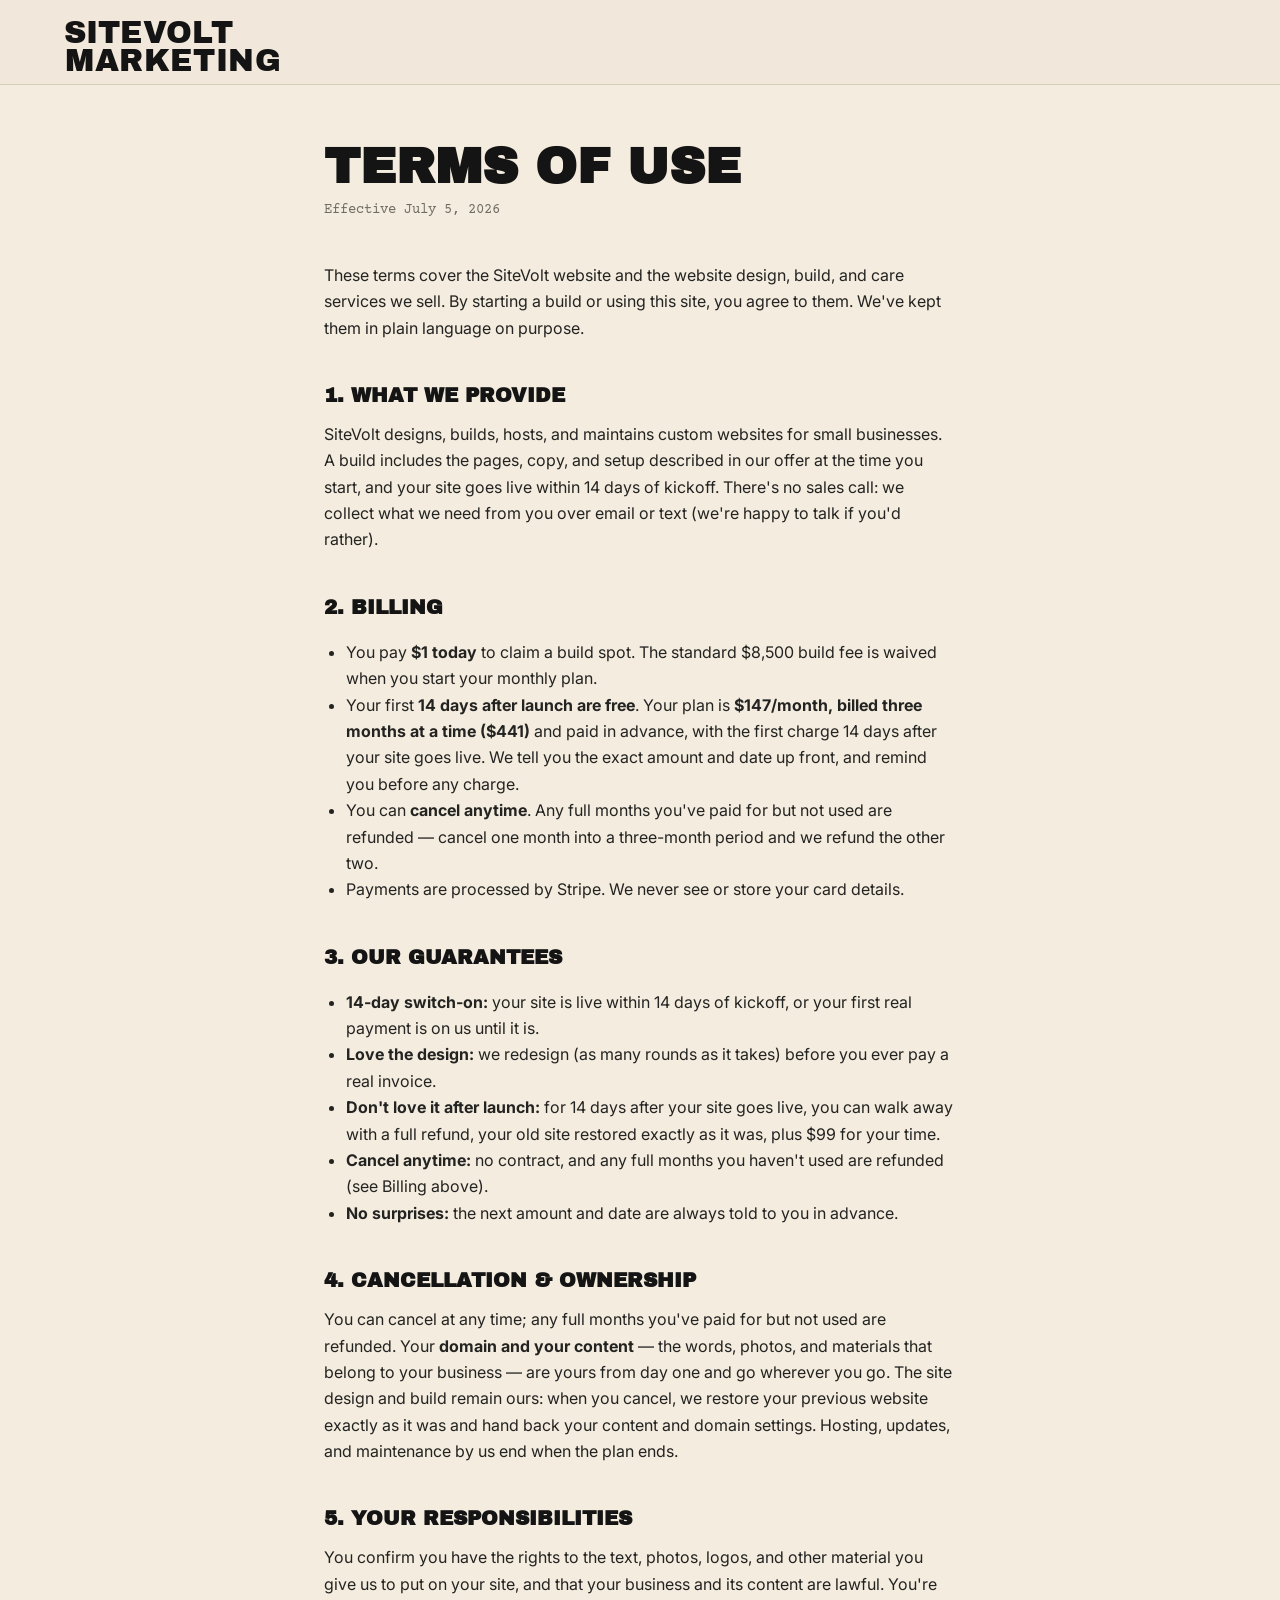
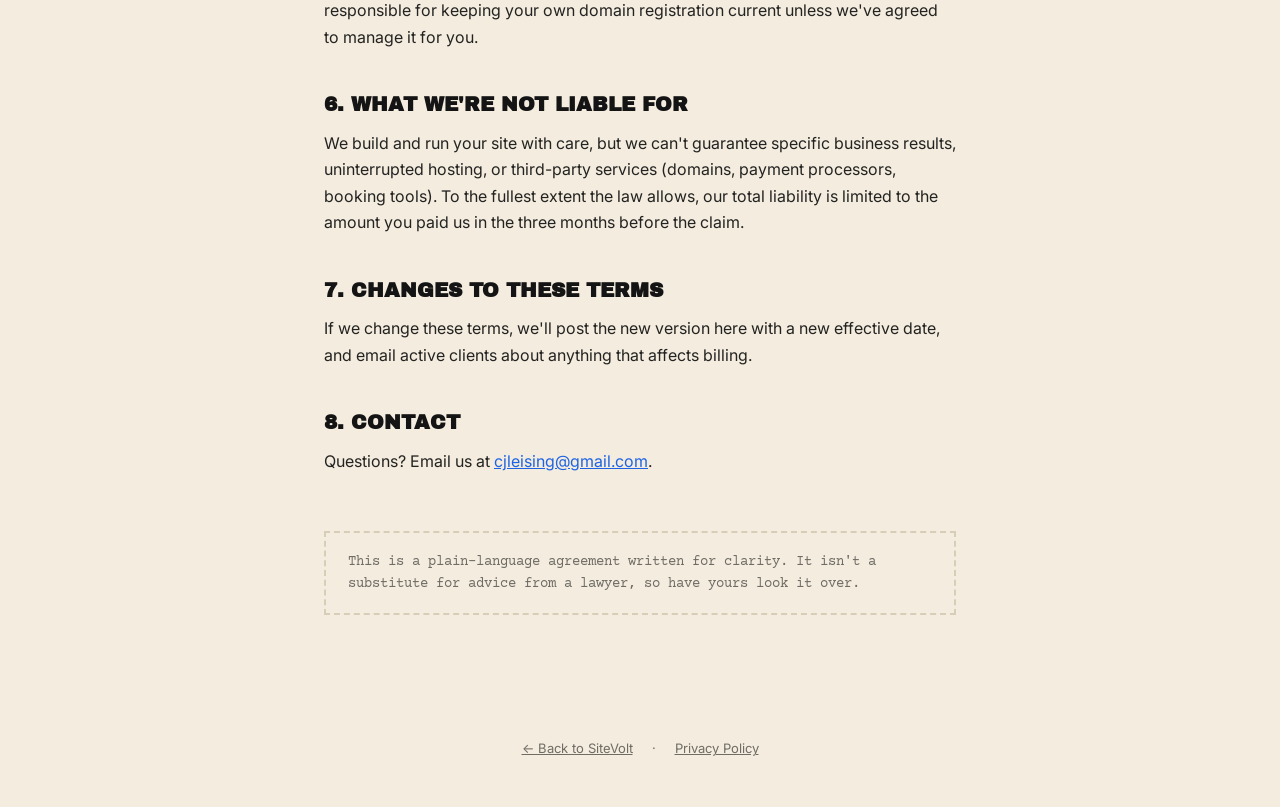
==== commit 8a9b8a59: "Sync from main repo @56d2669: restore founders copy + pricing/refund/CTA updates" ====
--- a/terms.html
+++ b/terms.html
@@ -9,7 +9,7 @@
   <link rel="preconnect" href="https://fonts.googleapis.com" />
   <link rel="preconnect" href="https://fonts.gstatic.com" crossorigin />
   <link href="https://fonts.googleapis.com/css2?family=Anton&family=Archivo+Black&family=Oswald:wght@500;600;700&family=Inter:wght@400;500;600;700&family=Courier+Prime:wght@400;700&display=swap" rel="stylesheet" />
-  <link rel="stylesheet" href="styles.css?v=8" />
+  <link rel="stylesheet" href="styles.css?v=15" />
 </head>
 <body>
   <header id="topbar" class="topbar">
@@ -23,7 +23,7 @@
 
   <main class="legal">
     <h1>Terms of Use</h1>
-    <p class="legal__date">Effective June 12, 2026</p>
+    <p class="legal__date">Effective July 5, 2026</p>
 
     <p>These terms cover the SiteVolt website and the website design, build, and care
       services we sell. By starting a build or using this site, you agree to them.
@@ -32,16 +32,21 @@
     <h2>1. What we provide</h2>
     <p>SiteVolt designs, builds, hosts, and maintains custom websites for small
       businesses. A build includes the pages, copy, and setup described in our offer
-      at the time you start, and your site goes live within 14 days of kickoff,
-      the one 20-minute call where we collect what we need from you.</p>
+      at the time you start, and your site goes live within 14 days of kickoff.
+      There's no sales call: we collect what we need from you over email or text
+      (we're happy to talk if you'd rather).</p>
 
     <h2>2. Billing</h2>
     <ul>
-      <li>You pay <strong>$1 today</strong> to claim a build spot. The standard $1,000
+      <li>You pay <strong>$1 today</strong> to claim a build spot. The standard $8,500
         build fee is waived when you start your monthly plan.</li>
-      <li>Your plan starts <strong>from $149/month, billed quarterly</strong>, with the
-        first charge on day 30, after your site is live. We tell you the exact amount
-        and date up front, and remind you before any charge.</li>
+      <li>Your first <strong>14 days after launch are free</strong>. Your plan is
+        <strong>$147/month, billed three months at a time ($441)</strong> and paid in
+        advance, with the first charge 14 days after your site goes live. We tell you
+        the exact amount and date up front, and remind you before any charge.</li>
+      <li>You can <strong>cancel anytime</strong>. Any full months you've paid for but
+        not used are refunded — cancel one month into a three-month period and we
+        refund the other two.</li>
       <li>Payments are processed by Stripe. We never see or store your card details.</li>
     </ul>
 
@@ -51,15 +56,22 @@
         or your first real payment is on us until it is.</li>
       <li><strong>Love the design:</strong> we redesign (as many rounds as it takes)
         before you ever pay a real invoice.</li>
-      <li><strong>Keep it forever:</strong> cancel anytime; the site is yours to keep.</li>
+      <li><strong>Don't love it after launch:</strong> for 14 days after your site goes
+        live, you can walk away with a full refund, your old site restored exactly as
+        it was, plus $99 for your time.</li>
+      <li><strong>Cancel anytime:</strong> no contract, and any full months you haven't
+        used are refunded (see Billing above).</li>
       <li><strong>No surprises:</strong> the next amount and date are always told to you
         in advance.</li>
     </ul>
 
     <h2>4. Cancellation &amp; ownership</h2>
-    <p>You can cancel at the end of any billing quarter. When you cancel, we hand over
-      your site files, content, and domain settings: the website is yours. Hosting,
-      updates, and maintenance by us end when the plan ends.</p>
+    <p>You can cancel at any time; any full months you've paid for but not used are
+      refunded. Your <strong>domain and your content</strong> — the words, photos, and
+      materials that belong to your business — are yours from day one and go wherever
+      you go. The site design and build remain ours: when you cancel, we restore your
+      previous website exactly as it was and hand back your content and domain
+      settings. Hosting, updates, and maintenance by us end when the plan ends.</p>
 
     <h2>5. Your responsibilities</h2>
     <p>You confirm you have the rights to the text, photos, logos, and other material
--- a/styles.css
+++ b/styles.css
@@ -44,13 +44,13 @@
   /* Type scale — hero-derived (see DESIGN.md §3). At the 1280 build width:
      h1 55 / h2 50 / h3 40 / h4 20 / lead-hero 22 / lead 19 / body 16 / small 14.
      Head:lead holds the hero's ~2.5:1 ratio (h1 55 : lead-hero 22 = h2 50 :
-     lead 20). Poster bands (--f-display: DYK, BEFORE & AFTER, final-CTA
-     ribbon title, step numerals), the receipt card, and component chrome
+     lead 20). Poster bands (--f-display: IMAGINE-YOUR-SITE band, process
+     title, final-CTA ribbon title, step numerals), the receipt card, and component chrome
      (pills, eyebrows, bars, footer) are sanctioned exceptions that size by
      composition instead. Text elements pick from these tokens — don't mint
      new clamp() sizes. */
   --fs-h1:        clamp(34px, 4.3vw, 83px);
-  --fs-h2:        clamp(30px, 3.9vw, 50px);
+  --fs-h2:        clamp(27.6px, 3.9vw, 50px);
   --fs-h3:        clamp(26px, 3.1vw, 40px);
   --fs-h4:        clamp(18px, 1.56vw, 22px);
   --fs-lead-hero: clamp(15px, 1.9vw + 6px, 22px);
@@ -93,7 +93,7 @@
 
 /* Taped torn-blueprint pieces framing cream stretches (left/right columns):
    the HERO (a self-contained "blueprint page" closed off by the page-rip at
-   its bottom) and the .bp-band wrappers (dialed-in → did-you-know, closed by
+   its bottom) and the .bp-band wrappers (dialed-in → real-results, closed by
    the testimonials tear; process steps → offer, closed by the data-driven
    tear), where the columns tile continuously until the closing tear. */
 .bp-band { position: relative; }
@@ -133,6 +133,11 @@
    the same boundary over the tear strip itself */
 .bp-band::before { background-position: left bottom; }
 .bp-band::after  { background-position: right bottom; }
+/* hero's right column counts its phase from the bottom too: the video box
+   repaints the column slice it overlaps (.hero__vidbox::before) and its only
+   fixed reference to the hero is the bottom edge — bottom-anchoring both
+   makes their tile phases meet seamlessly at the box's top/bottom cuts */
+.hero::after { background-position: right bottom; }
 /* blueprint border columns continue UP over the cream tear strip that opens
    the band (trusted panel's torn-bottom), ripped along its contour — same
    idea as .dd__rip-borders but the tear opens upward, so the mask is the
@@ -455,23 +460,6 @@
 }
 .topbar__link:hover { opacity: 0.7; }
 
-/* Topbar CTA: sticker with ink outline (CTA color via tokens) */
-.topbar__nav .pill {
-  background: var(--cta-bg);
-  color: var(--cta-ink);
-  border: 2.5px solid var(--ink);
-  font-size: 15px;
-  letter-spacing: 0.02em;
-  padding: 11px 24px;
-}
-.topbar__nav .pill:hover {
-  transform: translateY(-2px);
-  filter: brightness(1.04);
-}
-.topbar__nav .pill:active {
-  transform: translateY(2px);
-}
-
 /* ---------- 6. SECTIONS (built per iteration) ---------- */
 /* placeholder min-heights so the skeleton is visible before each
    section is built; removed as each section gets real content. */
@@ -480,7 +468,11 @@
 .funnel.section:empty { min-height: 360px; }
 
 /* ===== HERO (§2) ===== */
-.hero { padding: 52px 0 190px; overflow: hidden; }
+.hero { padding: 52px 0 190px; overflow: hidden; overflow: clip; }
+/* clip, not hidden: the video box sinks 60px past the section bottom at
+   <=768 (sleeve into the rip), which makes a hidden hero PROGRAMMATICALLY
+   scrollable — a stray scrollIntoView/focus jump would shift the whole hero
+   content up and expose the box below the tear. clip can't be scrolled. */
 /* torn-paper rip forming the hero's bottom edge (scraps taped along the tear) */
 .hero__rip {
   position: absolute;
@@ -506,18 +498,20 @@
 }
 .hero__grid {
   display: grid;
-  grid-template-columns: 1.5fr 0.5fr;   /* more room for copy; Tesla overflows his cell */
+  grid-template-columns: 1.5fr 0.5fr;   /* more room for copy; the video box overflows its cell */
   align-items: center;
   gap: 20px;
 }
 /* Hero eyebrow — stamped tag above the H1 so the headline reads as the
    anchored top of a hero composition instead of copy floating mid-page.
-   Blue = --volt-blue-bright, the SAME ink as the scribble underlines, so the
-   chip and the "$1" underline read as one hand. Tight 14px gap below (less
-   than the H1→sub gap) locks eyebrow+headline into a single unit. */
+   Blue stays in the blueprint family so the chip and the "$1" underline read
+   as one hand. Tight 14px gap below (less than the H1→sub gap) locks
+   eyebrow+headline into a single unit. */
 .hero__eyebrow {
   display: inline-block;
-  background: var(--volt-blue-bright);
+  /* --volt-blue-deep, not -bright: paper text needs 4.5:1 at this 14px size
+     (bright was 3.84:1 — caught by design.md lint); deep is 4.54:1 */
+  background: var(--volt-blue-deep);
   color: var(--paper);
   font-size: 14px;
   letter-spacing: 0.24em;
@@ -532,7 +526,7 @@
 .hero__title {
   font-family: var(--f-head);   /* wide, heavy gothic (matches reference) */
   font-weight: 400;
-  font-size: clamp(38px, 4.9vw, 70px);   /* 3 stacked lines; longest ("PULL THE PLUG") clears the Tesla art */
+  /* size lives on .hero__title--offer (--fs-h1) + its phone ramps below */
   line-height: 0.95;
   letter-spacing: -0.015em;
   color: var(--ink);
@@ -576,7 +570,7 @@
 .hero__sub {
   font-size: var(--fs-lead-hero);   /* scales down at narrow widths so the body doesn't sit at a flat 17px floor while the title shrinks toward it (ratio was ~2.3:1 at ~484px) */
   line-height: 1.5;
-  max-width: clamp(540px, 37.5vw, 720px);   /* clears the Tesla art overlay */
+  max-width: clamp(540px, 37.5vw, 720px);   /* bounds the lead measure; clears the video box */
   margin: 24px 0 26px;
   color: #2a2a28;
   text-wrap: pretty;   /* no single-word orphan on the last line */
@@ -667,34 +661,135 @@
 }
 .hero__arrow { width: 92px; height: 56px; transform: translateY(-10px); flex: 0 0 auto; }
 /* art is anchored to the bottom of the hero so the torn-paper rip
-   clips Tesla off at the bottom edge (matches target) */
+   clips it off at the bottom edge (matches target) */
 .hero__art {
   align-self: stretch;
   position: relative;
   z-index: 1;            /* below .hero__rip (z 4) so the tear overlaps it */
 }
-.hero__art img {
-  position: absolute;
-  /* anchor the art's RIGHT edge to the viewport (not the grid cell): the
-     hero container is uncapped, so the cell right edge sits pad-hero from
-     the viewport edge; subtracting that converts a viewport gap into cell
-     coordinates. Resolves to the original -160px at 1280; at 1920/2560 the
-     coil tower keeps reaching the blueprint border column */
-  right: calc(-1 * (var(--pad-hero) - clamp(8px, 1.2vw, 60px)));
-  bottom: -130px;        /* very bottom clipped by the torn rip */
-  /* steeper-than-46vw slope: shrinks harder below 1280 so the art clears the
-     copy column at ~1024, grows past the old 640px cap so it balances wide
-     viewports; hits 584px at 1280 (parity with the build width) */
-  /* cap = the 62vw value at 1920 (was 800px = ~1440): keeps the art growing
-     toward the copy column on wide screens instead of stranding mid-gap */
-  width: clamp(380px, calc(62vw - 210px), 980px);
-  max-width: none;
-  height: auto;
-  filter: drop-shadow(0 10px 18px rgba(0,0,0,0.1));
+/* Hero animation box. The video is an opaque rectangle (white bg) multiplied
+   over the box's flat --paper backdrop, so overlapping the blueprint column
+   would normally erase it (white knocks to cream, not to the column art).
+   The box runs to the viewport edge anyway — the sleeve reads as reaching in
+   from off-page OVER the blueprint — and ::before repaints the column slice
+   the box covers, phase-matched to the real .hero::after column, so the
+   multiply chain prints the arm onto it instead of erasing it. */
+.hero__vidbox {
+  position: absolute;
+  right: calc(-1 * var(--pad-hero));  /* right edge flush with the viewport
+     edge: the frame cuts the sleeve at its right border, so the cut must sit
+     off-page, and the overlapped column is repainted by ::before below */
+  /* sleeve TORN OFF by the rip: the clip's arm ends in a straight diagonal
+     cut (asset underside runs to the frame's bottom-right corner), so the
+     cut must sit BELOW the rip's ink top edge or a cream gap opens between
+     the arm and the tear. Rip ink top sits ~82% of the 10.88vw rip height
+     above the hero bottom and the cut spans ~0.19*width vertically, so a
+     fixed -130px only tucked it at narrow viewports — sink proportionally:
+     box bottom lands (10.88vw + 96px) - (28px + 12.2vw) = 68px - 1.32vw
+     above the hero bottom, deep enough that the cut drowns in the ink. */
+  bottom: calc(-28px - 12.2vw);
+  /* portrait clip (480x816). The box is OPAQUE (white knocks to flat cream),
+     so unlike the old transparent hero art it must clear the copy entirely:
+     - height: with the deeper bottom anchor above, the top stays clear of
+       the "ONLY $1" underline tail up to ~430 wide (48/74);
+     - left edge: headline line 2 ink ("14 DAYS FOR ONLY $1" + underline)
+       ends at ~176px + 51.2vw = 831px at 1280, so the box-left floor of
+       100vw - width must stay right of it: width caps at 100vw - 860
+       (~28px clearance at the 1280 pinch point where the cap takes over).
+     Below ~1141 nothing sensible fits — the hero stacks (media block). */
+  width: clamp(330px, calc(100vw - 860px), 430px);
+  /* crop the clip's empty white top ~9% (phone top sits at 13% of frame) */
+  aspect-ratio: 48 / 74;
+  overflow: hidden;
+  /* flat cream matching the body: the multiply backdrop for the video */
+  background: var(--paper);
+}
+/* the column slice the box overlaps, repainted as part of the multiply
+   backdrop so the arm prints OVER the blueprint. Phase counts from the hero's
+   bottom edge like .hero::after: box bottom sits 68px - 1.32vw above the
+   hero bottom (padding-bottom 10.88vw + 96px, bottom -(28px + 12.2vw)), so
+   anchoring the tile 68px - 1.32vw below the box bottom lands it exactly on
+   the hero bottom — real and repainted columns tile in the same phase. */
+.hero__vidbox::before {
+  content: "";
+  position: absolute;
+  top: 0; bottom: 0; right: 0;
+  width: var(--border-w);   /* clipped to the column: the raw tile renders
+                               wider than --border-w at narrow viewports */
+  background-image: url("assets/blueprint-border-right.webp");
+  background-repeat: repeat-y;
+  background-size: auto var(--tile-h);
+  background-position: right bottom calc(1.32vw - 68px);
+}
+/* entrance: JS (data-hero-anim) sinks the MEDIA 110px with .is-prep, then
+   .is-in rises it from behind the torn rip; then the clip plays once. The
+   transform lives on the video layers, not the box, so the repainted column
+   slice (::before) stays locked to the real column during the slide — the
+   media rises over a stable page backdrop. */
+.hero__vidbox.is-prep .hero__vid,
+.hero__vidbox.is-prep .hero__vidend { transform: translateY(110px); }
+.hero__vidbox.is-in .hero__vid,
+.hero__vidbox.is-in .hero__vidend { transform: translateY(0); }
+/* Wide screens: past ~1520 the box clears the headline HORIZONTALLY, so it
+   may rise beside it and the height cap no longer binds — the frame's top is
+   empty white anyway and the hero's overflow clips whatever pokes past the
+   top. Headline ink keeps growing to the 83px --fs-h1 cap (~1930), so the
+   width must track it: ink right ~= 176px + 11.9em x 4.3vw = 176 + 51.2vw;
+   box right edge is flush at 100vw and the phone's left ink sits ~6.8% into
+   the frame, so copy->phone gap = 48.8vw - 176 - 0.932*width. Sized for a
+   ~165px gap (the old 48.8vw - 370 cap left ~280px of dead cream between
+   the "$1" underline and the phone): width = 52.4vw - 366. */
+@media (min-width: 1520px) {
+  .hero__vidbox { width: clamp(430px, calc(52.4vw - 366px), 660px); }
+}
+.hero__vid {
+  display: block;
+  position: relative;   /* paints above the ::before column repaint (tree
+                           order among positioned siblings) — static in-flow
+                           content would slip underneath it */
+  width: 100%;
+  height: 100%;
+  object-fit: cover;
+  object-position: 50% 100%;   /* keep the sleeve, crop the empty top */
+  /* knock the clip's white bg out to page cream: multiply against the box's
+     flat --paper. The clip's "white" drifts to ~rgb(250) late in the video;
+     brightness(1.02) lifts it back to 255 first so white x cream = exactly
+     the surrounding page (multiply of 250-white leaves a visible 2% patch) */
+  filter: brightness(1.02);
+  mix-blend-mode: multiply;
+  /* fades OUT under .hero__vidend on ended: multiply never occludes, so the
+     frozen AI frame would ghost through the crisp overlay if left visible */
+  transition: opacity 0.5s ease, transform 0.9s cubic-bezier(0.22, 0.9, 0.3, 1);
+}
+.hero__vidbox.is-done .hero__vid { opacity: 0; }
+/* crisp payoff overlay: the compose.mjs end frame (real screenshot warped
+   onto the phone — the same image the clip's last_image was pinned to), so
+   the resting state shows sharp screen text instead of the AI render. Same
+   blend/filter chain as the video so the white bg knocks out identically. */
+.hero__vidend {
+  position: absolute;
+  inset: 0;
+  width: 100%;
+  height: 100%;
+  object-fit: cover;
+  object-position: 50% 100%;
+  filter: brightness(1.02);
+  mix-blend-mode: multiply;
+  opacity: 0;
+  transition: opacity 0.5s ease, transform 0.9s cubic-bezier(0.22, 0.9, 0.3, 1);
+  pointer-events: none;
+}
+.hero__vidbox.is-done .hero__vidend { opacity: 1; }
+@media (prefers-reduced-motion: reduce) {
+  .hero__vid { transition: none; }
+  .hero__vidbox.is-prep .hero__vid,
+  .hero__vidbox.is-prep .hero__vidend { transform: none; }
+  /* no motion => never plays; show the payoff frame outright */
+  .hero__vidend { opacity: 1; transition: none; }
 }
 
 /* keep the bullets as a 2x2 block of single-line items (matches target);
-   tighten type + gap so the right column clears the bottom-anchored Tesla */
+   tighten type + gap so the right column clears the bottom-anchored art */
 @media (max-width: 1400px) {
   .hero__bullets { gap: 13px 18px; max-width: 540px; }
   .hero__bullets li { font-size: 14px; }
@@ -713,15 +808,62 @@
 @media (max-width: 540px) {
   .hero__bullets { gap: 11px 22px; }
   .hero__bullets li { font-size: 14px; white-space: nowrap; }
-  /* The nowrap 2-line title caps at 8.4vw-5.2px on phones while the sub sits
-     on its 15px clamp floor, compressing the head:lead ratio to ~1.8:1 (system
-     target ~2.5:1) — the paragraph outweighed the headline. 14px joins the sub
-     to the bullets' tier and restores ~2:1 at 390px / ~2.5:1 at 480px. */
-  .hero__sub { font-size: 14px; }
+  /* Head:lead tension: the nowrap 2-line title caps at 8.4vw-5.2px here, so a
+     big sub outweighs the headline (system target ~2.5:1). But 14px dropped the
+     hero lead BELOW the 15px mobile body tier (testimonials, case-study copy,
+     FAQ answers) — the page's #1 message read smallest. 15px = body-tier floor:
+     ratio ~1.85:1 at 390px / ~2.3:1 at 480px, and no 15→16.3px jump at 541. */
+  .hero__sub { font-size: 15px; }
+}
+
+/* Single-column hero comes EARLIER than the old art layout (860): the video
+   box is an opaque rectangle, so side-by-side needs box-left >= sub-right
+   (~696px) — below ~1141 the width formula bottoms out and the art must drop
+   under the copy. The title keeps its desktop clamp in 861-1140 (42-56px,
+   fits the gutters); the 860 block below still handles phone title sizing. */
+@media (max-width: 1140px) {
+  .hero__grid { grid-template-columns: 1fr; }
+  /* animation drops BELOW the copy (order:0 keeps DOM order).
+     position:static ignores the desktop right/bottom offsets, but reset
+     them anyway (see: mobile relative overrides keeping base offsets) */
+  .hero__art { order: 0; align-self: auto; max-width: none; margin: 0; }
+  .hero__vidbox {
+    /* relative, not static: in-flow like static, but keeps the box a
+       containing block for the .hero__vidend inset overlay */
+    position: relative;
+    right: auto; bottom: auto;
+    width: min(340px, 78vw);
+    /* The frame cuts the sleeve at its right and bottom edges, so the arm
+       can't float mid-cream in the stacked flow — anchor it like desktop:
+       - flush right to the viewport edge (margin-right unwinds the
+         container's full pad-hero), sleeve over the blueprint column with
+         the cut off-page; ::before repaints the overlapped column slice;
+       - bottom sunk into the torn rip: hero padding-bottom is
+         10.88vw + 96px, the rip's INK top edge sits ~82% of its 10.88vw
+         height above the hero bottom, and the sleeve's straight-cut
+         underside spans ~0.19*width vertically — a flat -140px left that
+         cut hanging in cream above the tear at 700-1140. -(162px + 2vw)
+         puts the box bottom 8.88vw - 66px above the hero bottom, deep
+         enough that the cut drowns below the ink line at every stacked
+         width (below ~745 the box pokes past the hero bottom itself;
+         overflow:clip buries the spill behind the opaque rip). */
+    margin: 24px calc(-1 * var(--pad-hero)) calc(-162px - 2vw) auto;
+    /* crop a touch harder when stacked (~10.6% off the top vs 9%): flow
+       height matters here. Phone top edge sits at ~13% of the frame — don't
+       go past 48/72 or the bezel clips */
+    aspect-ratio: 48 / 73;
+  }
+  /* stacked column-repaint phase: box bottom = hero content bottom +
+     (162px + 2vw) (negative margin) = hero bottom - (10.88vw + 96px) +
+     162px + 2vw, so the hero bottom sits 8.88vw - 66px below the box
+     bottom */
+  .hero__vidbox::before { background-position: right bottom calc(66px - 8.88vw); }
+  /* the CTA arrow points at the pill FROM the art's gap; in single column
+     it has no referent and strands in dead space to the pill's right */
+  .hero__arrow { display: none; }
 }
 
 @media (max-width: 860px) {
-  .hero__grid { grid-template-columns: 1fr; }
   /* Single-column hero: the desktop clamp floors at 34px and the 4.3vw term
      can't beat it until ~790px, so the headline was stuck tiny across this whole
      band while the wordmark loomed beside it. Scale it with the viewport again.
@@ -733,15 +875,9 @@
      gutters (--pad-hero with the 74px border tiles): (100vw - 200px)/11.9
      with ~4px slack. */
   .hero__title.hero__title--offer { font-size: clamp(18px, calc(8.4vw - 17px), 58px); }
-  /* Tesla drops BELOW the copy (order:0 keeps DOM order) and sits over the
-     torn rip at the section's bottom edge — same clipped look as desktop */
-  .hero__art { order: 0; align-self: auto; max-width: 330px; margin: 22px auto 0; }
-  .hero__art img { position: static; width: 100%; max-width: 330px; right: auto; bottom: auto; }
-  /* the CTA arrow points at the pill FROM the art's gap; once the art drops
-     below the copy (single column) the arrow has no referent and strands in
-     dead space to the pill's right — hide it across the whole single-col range
-     (was only hidden ≤480, so it reappeared 481–860 and wrapped the pill) */
-  .hero__arrow { display: none; }
+  /* single-column art/arrow handling lives in the 1140 block above; phones
+     just narrow the animation so the copy stays the star */
+  .hero__vidbox { width: min(300px, 78vw); }
 }
 @media (max-width: 768px) {
   /* Phone gutters are 30px each side (--pad-hero), so the max size that keeps
@@ -911,6 +1047,10 @@
   font-size: var(--fs-h4);   /* kicker tracks the h1-tier title at the shared sub-head size */
   line-height: 1.18;
   letter-spacing: 0.01em;
+  /* the head's width caps (72% base / min(60%,941px) ≥1441) cross the fluid
+     font's one-line measure at 1024/1280/1520, stranding "SELLS" alone on
+     line 2 — balance splits the wrap evenly whenever it happens */
+  text-wrap: balance;
   /* Wrap the kicker in the clear zone left of the tucked portrait so the copy
      never runs under the image; the head reverts to full width once stacked. */
   max-width: 85%;
@@ -926,7 +1066,10 @@
 }
 .dialed__art {
   position: absolute;
-  top: clamp(36px, 5.5vw, 84px);
+  /* the portrait canvas lost its tesla coil (which used to fill the band above
+     the circle), so the circle rides up beside the title/kicker — the old
+     5.5vw offset left a dead cream void across the section's top right */
+  top: clamp(16px, 2.2vw, 32px);
   right: -10px;
   width: clamp(340px, 44vw, 580px);
   z-index: 2;
@@ -1002,7 +1145,7 @@
 @media (max-width: 820px) {
   /* stacked, every other piece (avatar, bubble copy, pill, swash) is centered —
      center the head too so the section reads as one column, matching the
-     rr/dyk mobile treatment */
+     rr mobile treatment */
   .dialed__head { max-width: none; text-align: center; }
   /* title is nowrap by default; at the smallest phones (~≤357px) the 40px floor
      line ("OLD WEBSITE" ≈314px) is wider than the gutters and clips. Let it wrap
@@ -1013,8 +1156,8 @@
   .dialed__kicker-br { display: none; }
   .dialed__spark { display: none; }
   /* Stacked, the desktop scene (bubble tail → portrait at its right) falls
-     apart: the full illustration's Tesla coil reads as a stray black pipe at
-     phone size. Crop to a circular avatar of the spokesman and hang it over
+     apart: the full illustration reads as stray clutter at phone size.
+     Crop to a circular avatar of the spokesman and hang it over
      the bubble's top edge — image, quote, and CTA become one testimonial
      unit instead of pieces floating in cream. */
   .dialed__wrap { display: flex; flex-direction: column; }
@@ -1042,7 +1185,9 @@
     top: -10%;
   }
   /* top pad = 66px hidden under the overlapping avatar + a small gap to the hook */
-  .dialed__bubble { order: 3; width: auto; margin-top: 0; padding: 74px 10px 38px; }
+  /* side pad scales up through the stacked range: 10px read as text-on-the-
+     border at 700–820 where the card is wide and the vertical padding deep */
+  .dialed__bubble { order: 3; width: auto; margin-top: 0; padding: 74px clamp(14px, 3vw, 26px) 38px; }
   .dialed__bubble::before { display: none; }
   /* the hook is the one display moment inside the bubble — a step up from the
      15px turn (weight alone wasn't separating them) with room between lines */
@@ -1069,7 +1214,10 @@
 }
 
 /* ===== REAL RESULTS (§5) ===== */
-.real-results { padding: 30px 0 72px; }
+/* bottom padding tracks the testimonials rip height (300/2758 ≈ 10.9vw, it
+   rises over this band now that did-you-know is gone) plus a 16px cream shelf
+   so the tear clears the phone bottoms instead of slicing through the bezels */
+.real-results { padding: 30px 0 calc(10.9vw + 16px); }
 /* the container only holds the centered title now — the phones marquee is a
    full-bleed sibling; padding just keeps the title clear of the columns */
 .real-results > .container { padding: 0 calc(var(--border-w) - 24px); }
@@ -1081,7 +1229,7 @@
   font-family: var(--f-head);
   font-weight: 400;   /* true Archivo Black — no synthetic bold (h2 UA default) */
   text-transform: uppercase;
-  font-size: var(--fs-h3);
+  font-size: var(--fs-h2);
   /* display leading like the sibling section titles (.proc__title, .cs__head);
      without this the body's 1.5 leaks in and gaps the two-line phone wrap */
   line-height: 1.05;
@@ -1092,15 +1240,34 @@
      No-op on desktop where the title is forced single-line (nowrap, ≥821px below). */
   text-wrap: balance;
 }
-/* single line on desktop, as in the mockup */
-@media (min-width: 821px) { .rr__title { white-space: nowrap; } }
-/* phone: --fs-h3's 3.1vw term is dead this small (floored at 26px), which
-   leaves the title undersized next to .dialed__title/.proc__title — retrack
-   with the viewport. 7.2vw keeps the longer balanced line ("REAL BIG
-   RESULTS.", ~11.2em ink) inside the --pad-hero gutters down to ~360px. */
-@media (max-width: 820px) { .rr__title { font-size: clamp(26px, 7.2vw, 34px); } }
+/* single line on wide desktop, as in the mockup — at the h2-tier 50px the
+   title's ~20.2em ink only clears the gutters from ~1370px up; below that
+   balance evens the 2-line wrap ("REAL BIG BRANDS, / REAL BIG RESULTS.") */
+@media (min-width: 1380px) { .rr__title { white-space: nowrap; } }
+/* phone: --fs-h2's 3.9vw term is dead this small (floored at 27.6px) —
+   retrack with the viewport. 7.08vw hits the shared 27.6px mobile heading
+   tier at 390 and keeps the longer balanced line ("REAL BIG RESULTS.",
+   ~11.2em ink) inside the --pad-hero gutters down to ~360px. */
+@media (max-width: 820px) { .rr__title { font-size: clamp(26px, 7.08vw, 34px); } }
+/* "REAL BIG TALK. WE KNOW." hand-off heading — closes the cream band under
+   the phones (moved down from the dark testimonials shelf), sitting on the
+   16px shelf the section's bottom padding keeps above the tear. The 72px top
+   margin is the breathing room below the phone bottoms; the marquee's
+   padding/negative-margin pair nets to zero so this margin IS the gap. */
+.rr__talk { margin: 72px 0 0; }
+@media (max-width: 880px) {
+  .rr__talk {
+    margin-top: 56px;
+    /* balance splits this one as "REAL BIG / TALK. WE KNOW." — kill it so the
+       wrap lands at the sentence break instead: the nowrap .rr__ul span keeps
+       "WE KNOW." whole, so the line breaks after "TALK." ("REAL BIG TALK."
+       ink fits the --pad-hero gutters down to 320px) */
+    text-wrap: wrap;
+  }
+}
 /* hand-drawn blue underline under a word — same treatment as "DIALED IN.",
-   long stroke + shorter second scribble beneath, as in the banner ref */
+   long stroke + shorter second scribble beneath, as in the banner ref
+   (also under the .rr__talk heading's "WE KNOW.") */
 .rr__ul {
   white-space: nowrap;
   background-image: url("data:image/svg+xml,%3Csvg xmlns='http://www.w3.org/2000/svg' viewBox='0 0 200 22' preserveAspectRatio='none'%3E%3Cpath d='M4 6 C60 2 140 3 196 5' fill='none' stroke='%232f6bff' stroke-width='4.5' stroke-linecap='round'/%3E%3Cpath d='M28 15 C90 11 150 12 180 13' fill='none' stroke='%232f6bff' stroke-width='3.5' stroke-linecap='round'/%3E%3C/svg%3E");
@@ -1220,183 +1387,30 @@
   transform: rotate(-1.2deg);
 }
 
-/* ===== DID YOU KNOW (§6) ===== */
-/* centered stack (pill / one-line title / 2-line sub); hand anchored
-   bleeding off the bottom-left, sticker overlapping right of the copy */
-.did-you-know { padding: 46px 0 max(60px, 12.5vw); overflow: hidden; }  /* bottom pad tracks the testimonials page-rip overhang (~11.3vw of viewport, uncapped) so its scraps overlap blank cream, not copy */
-/* the mockup composes this band border-to-border (bulb hugging the left
-   blueprint column, sticker overhanging toward the right one), so the
-   container tracks the borders instead of the centered 1400px box on wide
-   screens — same move as the hero. Copy stays on true page center via the
-   equal flexible side tracks below. */
-.did-you-know .container { max-width: none; }
-.dyk__grid {
-  display: grid;
-  /* equal flexible side tracks keep the copy on the true page center —
-     auto sides skewed it right (200px art vs ~140px sticker) */
-  grid-template-columns: minmax(0, 1fr) auto minmax(0, 1fr);
-  align-items: center;
-  gap: 28px;
-  position: relative;
-}
-.dyk__art { width: 200px; justify-self: start; align-self: stretch; position: relative; }
-.dyk__art img {
-  position: absolute;
-  left: -150px;
-  /* WIDTH-driven at the reference-ad proportion (bulb glass ≈ 12.5% of the
-     canvas → whole art ≈ 30vw, glass left edge tucked ~2% off the canvas
-     edge): sized so the bulb TIP rides near the band top, level with the
-     pill, like the reference composition. The opaque glass stays left of
-     the centered headline; only the sparse lightning scribbles approach
-     "DID", same as the reference.
-     BOTTOM-anchored so the hand cuff stays buried under the testimonials
-     tear. The bleed grows steeper than the art (37vw slope) because the
-     band height stops tracking the art's 30.3vw growth past ~1280 — the
-     extra art height has to sink below the band (hidden under the tear,
-     arm running into the torn edge like the ad) so the bulb TIP stays
-     pinned ~45px below the band top instead of poking above it */
-  bottom: calc(-1 * clamp(60px, 37vw - 380px, 410px));
-  width: min(30.3vw, 582px);
-  height: auto;
-  max-width: none;
-}
-.dyk__copy { text-align: center; }
-/* mockup type scale: pill text caps ~1.4% of canvas, headline caps ~7%,
-   sub caps ~2% — all tracked as vw so the section keeps the ad-graphic scale */
-.dyk__pill {
-  margin: 0 auto 24px;
-  font-size: clamp(15px, 1.9vw, 27px);
-  letter-spacing: 0.08em;
-  padding: 13px 30px;
-}
-.dyk__title {
-  font-family: var(--f-display);
-  font-weight: 400;
-  text-transform: uppercase;
-  font-size: clamp(54px, 8.1vw, 118px);
-  letter-spacing: 0.01em;
-  line-height: 1;
-  color: var(--ink);
-  white-space: nowrap;
-}
-.dyk__sub {
-  font-size: clamp(20px, 3vw, 42px);
-  font-weight: 500;
-  line-height: 1.35;
-  margin-top: 14px;
-  color: #232321;
-  /* cap the line length so the centered copy stays clear of the bulb art
-     (left bleed) and the starburst sticker (right overhang). The center grid
-     track sizes to the nowrap title (~768px@1280, ~840px@1440), and 31ch
-     resolves to ≈ that full track width — so the sub's long lines filled the
-     whole box and ran ~158px under the bulb / ~82px under the sticker at
-     1280–1440 (the shorter title glyphs cleared, the sub didn't). The 34vw
-     term binds at the squeezed mid widths to hold the lines inside the
-     bulb→sticker clear zone; the 31ch cap still governs ≥~1900 where the
-     bulb is proportionally small and the reference-width composition clears. */
-  max-width: min(31ch, 34vw);
-  margin-left: auto;
-  margin-right: auto;
-  /* even the line lengths so the last line isn't a lone orphan ("brands." at 390).
-     balance only shortens the longest line, so it can't push copy wider under the
-     bulb/sticker clear zone the max-width above protects. */
-  text-wrap: balance;
-}
-.dyk__blue { color: var(--volt-blue-bright); font-weight: 600; }
-/* starburst sticker badge (jagged seal) */
-.dyk__sticker {
-  flex: 0 0 auto;
-  justify-self: end;
-  align-self: center;
-  /* mockup: sticker rides low-right of the copy — center ~37px below the
-     sub's last line, left spikes ~29px clear of "increase", right edge
-     overhanging the container toward the viewport edge */
-  margin-top: 264px;  /* +24 vs the original 240 — the sub copy runs a line taller at its bigger scale */
-  margin-right: -72px;
-  /* svg viewBox carries 15-unit padding for the die-cut margin (230 units vs
-     the 200-unit burst), so the box is upsized 230/200 to keep the blue burst
-     at the mockup's size */
-  width: clamp(172px, 17.8vw, 298px); height: clamp(172px, 17.8vw, 298px);
-  display: flex; align-items: center; justify-content: center;
-  text-align: center;
-  /* warm white, matching the reference sticker's cream die-cut edge */
-  color: #f7f1e4;
-  background: url("assets/sticker-burst.svg") center/contain no-repeat;
-  /* reference sets the sticker square; keep just a hair of tilt so it reads
-     hand-placed against the straight copy above it */
-  transform: rotate(-4deg);
-  filter: drop-shadow(0 5px 8px rgba(20, 20, 20, 0.25));
-  position: relative;
-  /* mockup sets the sticker in sentence-case medium grotesque, not condensed caps */
-  font-family: var(--f-body);
-  font-weight: 600;
-  font-size: clamp(20px, 2.1vw, 30px);
-  line-height: 1.14;
-  letter-spacing: 0;
-}
-.dyk__sticker > span { position: relative; z-index: 1; padding: 0 6px; }
 @media (max-width: 880px) {
-  .dyk__grid { grid-template-columns: 1fr; justify-items: center; gap: 18px; }
-  .dyk__art { display: none; }
-  /* stacked: drop the sticker out of the cream band entirely — it sits in
-     the black testimonials gap below the tear, overlapping the first card's
-     top-right corner like a slapped-on seal. Absolute (not flow) so the
-     cream band doesn't keep an empty row where it used to be. The section
-     must un-hide overflow (safe here: the bulb art, the reason for the
-     clip, is display:none at this width), and the container needs z-index 2
-     because the testimonials .container is also z-index:1 and later in the
-     DOM — at equal z it would paint the card over the sticker. */
-  /* stacked: the desktop paddings (72px rr bottom + 46px dyk top) stack into
-     ~118px of dead cream between the phone marquee and the headline — cut it
-     to ~60px so the headline reads as the next beat, not a new page */
-  .real-results { padding-bottom: 40px; }
-  .did-you-know { overflow: visible; padding-top: 20px; }
-  .did-you-know .container { z-index: 2; }
-  /* stacked: CTA reads better after the pitch — flip it below the sub copy
-     (desktop keeps the reference-ad order: pill above the headline) */
-  .dyk__copy { display: flex; flex-direction: column; }
-  .dyk__pill { order: 3; margin: 26px auto 0; }
-  .dyk__sticker {
-    position: absolute;
-    /* ride off the right screen edge a touch — die-cut spikes clip, the
-       text stays inside (badge text spans ~±55px of the 156px box center) */
-    right: -26px;
-    /* sink past the section's bottom padding + the testimonials' top
-       padding (see below) + 68px of card overlap — deep enough to sit on
-       the card's top-right corner, but the burst's ink (spike radius ~78px
-       of the 90px half-box) still ends above the quote's first line and
-       clears the centered star row's right end by ~20px */
-    bottom: calc(-1 * (max(60px, 12.5vw) + 11.5vw + 138px));
-    width: 156px; height: 156px;
-    margin: 0;
-    font-size: 19px;
-    transform: rotate(10deg);
-  }
-  /* stacked: the ad-graphic vw scale bottoms out way above every other mobile
-     heading (54px floor vs the hero's 38px) — re-floor to the hero tier so the
-     band stops out-shouting the page */
-  .dyk__title { white-space: normal; font-size: clamp(38px, 10.3vw, 54px); }
-  /* stacked: the bulb art is hidden, so drop the 34vw clear-zone cap (which
-     would over-squeeze the column, ~127px at 375) and let the copy use the
-     full readable measure again. Sub drops from the 20px ad floor to the
-     lead tier (16px on phones) so the heading:body ratio matches the hero. */
-  .dyk__sub { max-width: 31ch; font-size: var(--fs-lead); margin-top: 10px; }
+  /* stacked: a clear cream shelf under the heading before the testimonials
+     tear bites in — the 10.9vw term keeps tracking the rip height (flat 72px
+     let the tear overlap the heading in the 600–880 band where the rip is
+     taller than the shelf) */
+  .real-results { padding-bottom: max(72px, 10.9vw + 16px); }
 }
 
 /* ===== TESTIMONIALS (§7) ===== */
 /* tall portrait cards (h/w ≈ 1.7) filling a deep band, white stars,
    centered quote, brand pinned at the bottom (matches mockup) */
-.testimonials { padding: 104px 0 112px; background-image: none; }  /* no .dark-bg grid lines here */
+.testimonials { padding: 16px 0 168px; background-image: none; }  /* no .dark-bg grid lines here */
 @media (max-width: 880px) {
-  /* deepen the black shelf under the tear so the DYK badge (156px, sunk in
-     from the section above) clears the torn cream edge (~11.5vw of rip) and
-     only kisses the first card's corner */
-  .testimonials { padding-top: calc(70px + 11.5vw); }
+  /* stacked: the 11.5vw term keeps tracking the rip height so the cards sit
+     just under the tear's dark underside; the sticker rides up over the tear
+     ink instead of demanding a deep shelf (user-approved overlap) */
+  /* bottom: the desktop 168px shelf reads as a ~130px dead black band above
+     the cream tear once the cards stack — track the rip height instead */
+  .testimonials { padding-top: calc(28px + 11.5vw); padding-bottom: calc(48px + 11.5vw); }
 }
 /* charcoal page-rip forming the band's top edge — the SAME tear as the hero
    rip over the trusted band (and case-b's cs__rip): asset pre-baked to --dark
    so the tear merges with the dark band, cast shadow rising over the cream
-   DYK band above */
+   band above */
 .tst__rip {
   position: absolute;
   top: 4px;
@@ -1417,6 +1431,72 @@
   filter: drop-shadow(0 -2px 3px rgba(0,0,0,0.28)) drop-shadow(0 -6px 9px rgba(0,0,0,0.14));
   clip-path: inset(-60px -20px 3px -20px);
 }
+/* "But don't take it from us!" starburst seal — re-homed here when its
+   original home (the removed DID-YOU-KNOW band) was folded into the
+   dialed-in founders intro. Slapped over
+   the LAST card's top-right corner like a hand-placed sticker. Direct section
+   child at z 4 so it paints over the rip (z 3) and the cards' .container
+   (z 1) — the burst sits ON the card's blue border. */
+.tst__sticker {
+  position: absolute;
+  z-index: 4;
+  --stk: clamp(160px, 15vw, 208px);
+  /* center the burst on the card's top-right corner, biased up-right (16px
+     over, 26px up) so the spike tips clear the star row / quote ink at 900px
+     where the card is narrowest.
+     Corner-y = section pad (16 — the heading that used to sit above the
+     cards now lives in the cream band, so the cards lead the section; the
+     burst's top spikes ride over the tear ink — user-approved overlap);
+     corner-x (from the right) = centered container edge + --pad
+     + next arrow (~31px) + the wrap's 24px gap */
+  top: calc(16px - var(--stk) / 2 - 26px);
+  right: calc((100% - min(var(--maxw), 100%)) / 2 + var(--pad) + 55px - var(--stk) / 2 - 16px);
+  width: var(--stk); height: var(--stk);
+  display: flex; align-items: center; justify-content: center;
+  text-align: center;
+  /* warm white, matching the reference sticker's cream die-cut edge */
+  color: #f7f1e4;
+  background: url("assets/sticker-burst.svg") center/contain no-repeat;
+  /* right-corner placement: tilt clockwise so the sticker leans back toward
+     the heading it's rebutting (mirror of the old left-side -4deg) */
+  transform: rotate(6deg);
+  filter: drop-shadow(0 5px 8px rgba(20, 20, 20, 0.25));
+  /* sentence-case medium grotesque, not condensed caps (per the mockup) */
+  font-family: var(--f-body);
+  font-weight: 600;
+  font-size: clamp(19px, 1.75vw, 24px);
+  line-height: 1.14;
+  letter-spacing: 0;
+  pointer-events: none;
+}
+.tst__sticker > span {
+  position: relative;
+  z-index: 1;
+  padding: 0 6px;
+  /* hold the wrap to ~3 short lines so the ink stays on the blue disc
+     (~65% of the box; the die-cut spikes eat the rest) instead of running
+     across the cream spikes — "from&nbsp;us!" in the markup keeps the last
+     line from stranding "us!" alone */
+  max-width: 62%;
+}
+@media (max-width: 880px) {
+  /* stacked: rides UP over the tear ink now that the black shelf is shallow
+     (section pad 28px + 11.5vw) — the -60px term tracks the pad reduction
+     (was -18px at a 70px pad) so the burst still overlaps the first card's
+     top-right corner by ~68px; the burst's ink (spike radius ~78px of the
+     90px half-box) ends above the quote's first line and clears the centered
+     star row's right end by ~20px */
+  .tst__sticker {
+    top: calc(11.5vw - 60px);
+    /* ride off the screen edge — the die-cut spikes clip, but the text ink
+       (held to the blue disc by the span's max-width) stays ~5px inside the
+       viewport at 375 */
+    right: -26px;
+    width: 156px; height: 156px;
+    font-size: 19px;
+    transform: rotate(10deg);
+  }
+}
 .tst__wrap {
   display: flex;
   align-items: center;
@@ -1437,7 +1517,10 @@
 .tst__cards {
   flex: 1;
   display: grid;
-  grid-template-columns: repeat(3, 1fr);
+  /* minmax(0,…): the cards' aspect-ratio transfers their content height into
+     a ~394px min-width, which with plain 1fr overflows the flex row and
+     shoves the next-arrow out of the container — let the tracks shrink */
+  grid-template-columns: repeat(3, minmax(0, 1fr));
   gap: 18px;
 }
 .tcard {
@@ -1450,13 +1533,16 @@
   flex-direction: column;
   align-items: center;
   text-align: center;
-  aspect-ratio: 1 / 1.5;
+  /* was 1/1.5, then 1/1.12 — the portrait ratio left dead air between the
+     star row and the centered quote at 1440; content needs ~256px, this
+     leaves ~25px of slack so the gap reads as breathing room, not a hole */
+  aspect-ratio: 1 / 0.75;
 }
 .tcard__stars {
   color: #fff;
   font-size: 17px;
   letter-spacing: 5px;
-  margin-bottom: 24px;
+  margin-bottom: 14px;
 }
 .tcard__quote {
   color: #e7e4dc;
@@ -1466,7 +1552,7 @@
   display: flex;
   align-items: center;
   /* even the ragged right edge of the centered quotes, matching the page-wide
-     balanced-wrap treatment (hero/dialed-in/rr/dyk). Already orphan-free, so this
+     balanced-wrap treatment (hero/dialed-in/rr). Already orphan-free, so this
      is zero-risk polish; balance only shortens the longest line. */
   text-wrap: balance;
 }
@@ -1498,8 +1584,7 @@
 /* ===== PROCESS (§8) ===== */
 /* the testimonials' cream torn-bottom closes the dark band at the section's
    top (same tear as the trusted panel below the hero); headline + sub sit on
-   the cream band below it; Tesla anchored at the right edge OVERLAPPING the
-   torn dark→cream boundary; numerals with blue offset shadows, outline label
+   the cream band below it; numerals with blue offset shadows, outline label
    pills, ►► separators */
 .process { position: relative; }
 /* the cream tear lives entirely inside the dark band above (torn-bottom
@@ -1507,23 +1592,22 @@
 .proc__intro { position: relative; padding: 72px 0 56px; }
 .proc__intro-inner { text-align: center; }
 .proc__title {
-  /* poster band headline like .dyk__title/.fcta__title (Anton) — was the
-     Archivo h2 tier, which read undersized/off next to DID YOU KNOW above */
-  font-family: var(--f-display);
+  /* joined the Archivo Black h2 system (was an Anton poster clamp) */
+  font-family: var(--f-head);
   font-weight: 400;
   text-transform: uppercase;
   color: var(--ink);
-  /* 54px floor keeps it continuous with the phone override's 54px cap at 821;
-     5vw hits the 96px cap at 1920 */
-  font-size: clamp(54px, 5vw, 96px);
-  line-height: 1.02;
-  letter-spacing: 0.01em;
-}
-/* phone: track the viewport so "YOU JUST APPROVE IT." (8.23em ink in Anton,
-   the longer forced line) always holds ONE line inside the --pad-hero gutters:
-   fits (vw - 60px) down to 320 with ~4% slack. No stacked "APPROVE IT." */
+  font-size: var(--fs-h2);
+  line-height: 1.04;
+  letter-spacing: -0.01em;
+}
 @media (max-width: 820px) {
-  .proc__title { font-size: clamp(30px, 11.6vw - 7px, 54px); }
+  /* the desktop <br> split's forced lines ("WE DO THE WORK." ≈ 282px ink at
+     the shared 27.6px tier) fit phones ≥ ~350px but overflow below that —
+     drop the hard break and let balance pick the wrap, so ≥350px still gets
+     the same 2-line split and narrower screens degrade to a balanced 3. */
+  .proc__title br { display: none; }
+  .proc__title { text-wrap: balance; }
   /* trim the intro's 72px desktop headroom — under the tear it reads as a
      dead band at phone widths — and its 56px footroom, which was sized for
      the desktop 4-across grid and reads as a dead band above step 1 */
@@ -1534,7 +1618,7 @@
   display: inline-block;
   margin-top: 16px;
   font-size: var(--fs-lead);
-  line-height: 1.35;   /* lead leading like .dialed__body/.dyk__sub (body's 1.5 leaked in) */
+  line-height: 1.35;   /* lead leading like .dialed__body (body's 1.5 leaked in) */
   color: var(--ink);
   font-weight: 500;
   text-wrap: pretty;   /* no stranded "in 14 days." on mid widths */
@@ -1555,32 +1639,6 @@
 }
 .proc__arrow { position: absolute; left: -60px; top: -10px; width: 50px; height: 38px; }
 @media (max-width: 640px) { .proc__arrow { display: none; } } /* pokes in cropped at the viewport edge */
-.proc__portrait {
-  position: absolute;
-  right: -52px;          /* bleeds off the right edge so the electricity runs off screen */
-  top: max(-330px, -23vw); /* rises into the dark band above the tear */
-  z-index: 2;             /* BELOW the cream torn-bottom strip (z 3): the tear
-                             paper paints over him, so its deckle contour cuts
-                             him exactly like the page it belongs to */
-  pointer-events: none;
-  /* tear-off: he belongs to the dark band being torn away, so reveal only the
-     stretch above the process top edge (min(330px,23vw) = his rise above it,
-     +1px so the cut hides under the strip's bottom:-1px overlap); inside the
-     tear strip the cream scan's own opaque pixels cover him below the deckle */
-  -webkit-mask-image: linear-gradient(#000, #000);
-  -webkit-mask-repeat: no-repeat;
-  -webkit-mask-size: 100% calc(min(330px, 23vw) + 1px);
-  -webkit-mask-position: 0 0;
-  mask-image: linear-gradient(#000, #000);
-  mask-repeat: no-repeat;
-  mask-size: 100% calc(min(330px, 23vw) + 1px);
-  mask-position: 0 0;
-}
-.proc__portrait img { width: clamp(280px, 31vw, 460px); height: auto; }
-/* dark headroom in the band above; -60px lets Tesla's head overlap the last card slightly */
-@media (min-width: 821px) {
-  .testimonials { padding-bottom: calc(min(330px, 23vw) - 60px); }
-}
 
 .proc__steps-wrap { background: transparent; padding: 24px 0 52px; }
 .proc__steps-inner { position: relative; }
@@ -1636,7 +1694,6 @@
   margin: 0 auto;
 }
 @media (max-width: 820px) {
-  .proc__portrait { display: none; }
   .proc__steps-wrap { padding-top: 8px; }
   /* stacked "work order" tickets: numeral rail left, copy right, dashed
      perforations between rows with the ►► separator riding the rail */
@@ -1718,7 +1775,7 @@
   font-family: var(--f-head);
   font-weight: 400;   /* true Archivo Black — no synthetic bold (h2 UA default) */
   text-transform: uppercase;
-  font-size: var(--fs-h3);
+  font-size: var(--fs-h2);
   line-height: 1.04;
   color: var(--ink);
   margin-bottom: 14px;
@@ -1814,12 +1871,11 @@
      @375) and every item wraps with a stranded last word (widow). 2-col returns
      ≥881px where the body column is wide enough. */
   .cs__impl { grid-template-columns: 1fr; grid-auto-flow: row; grid-template-rows: none; }
-  /* case heads: --fs-h3 floors at 26px here, undersizing them next to the sibling
-     section titles (.fn__title 30px, .rr__title ~28px, .dialed__title 34px @390).
-     Retrack with the viewport to the h2-tier 30px; balance holds each to a 2-line
-     wrap (copy is length-tuned for it: "DATED TO DIALED / IN 14 DAYS",
-     "GROWERS, BAKERS, / BARBERS, AND YOU?"). */
-  .case-study .cs__head { font-size: clamp(21px, 9.6vw - 7.4px, 30px); }
+  /* case heads: retrack with the viewport to the shared 27.6px @390 mobile
+     heading tier (matches .rr__title/.fn__title/.hero__title); balance holds
+     each to a 2-line wrap (copy is length-tuned for it: "DATED TO DIALED /
+     IN 14 DAYS", "GROWERS, BAKERS, / BARBERS, AND YOU?"). */
+  .case-study .cs__head { font-size: clamp(21px, 8.5vw - 5.6px, 30px); }
   /* case-c head holds ONE line ("LOOK 10X YOUR SIZE"): its ink runs 12.06×
      the font size, so the shared tier overflows the cream band's ~(100vw−60px)
      body column below ~460px. 8vw−5px keeps ~4% slack through the whole range
@@ -1921,7 +1977,7 @@
 .case-study--dark .cs__impl-head { color: var(--paper); }
 .case-study--dark .cs__impl li { color: #d8d5cc; }
 /* dot bullets + blue BEFORE/AFTER labels on the dark case (mockup) */
-.case-study--dark .cs__impl .chk { width: 9px; height: 9px; background: var(--volt-blue-bright); }
+.case-study--dark .cs__impl .chk { width: 9px; height: 9px; background: var(--volt-blue-bright); margin-top: 6px; } /* the li's align-items:start pins the 9px dot to the line-box top; 6px re-centers it on the 21px first line (the 18px check icons in case-a/c center on their own) */
 .case-study--dark .cs__impl .chk::after { content: none; }
 /* BEFORE/AFTER labels on the dark band: --volt-blue-bright (#2f6bff) is only 3.53:1 on
    #232220 and the 18px Archivo Black labels are just under the WCAG large-text bold
@@ -2007,7 +2063,7 @@
   color: var(--paper);
   text-align: center;
 }
-.fn__sub { font-size: var(--fs-lead); margin: 12px 0 0; color: var(--paper); text-align: center; }
+.fn__sub { font-size: var(--fs-lead); margin: 12px 0 0; color: var(--paper); text-align: center; text-wrap: balance; } /* balance: the centered measure strands "a sale"/"sale" alone on the last line at 320/768/900 */
 /* cream hand-drawn scribble under "foundation" (same stroke as .dd__ul) */
 .fn__sub-u { display: inline-block; position: relative; font-weight: 700; }
 .fn__sub-u::after {
@@ -2090,33 +2146,29 @@
   margin: 18px auto 0;
   padding-bottom: 56px;
 }
-.fn__callouts-wrap { padding: 10px 0 56px; }
-.fn__callouts {
-  display: grid;
-  grid-template-columns: 1fr 1fr;
-  gap: 26px;
-  max-width: 880px;
-}
-.fn__co {
-  background: #1d1c1a;
-  border: 1px solid rgba(95,130,235,0.7);
-  border-radius: 16px;
-  padding: 22px 24px;
-  color: #fff;
-}
-/* mirrored stagger (mockup: left card high, right card lower) */
-.fn__co:first-child { transform: translateY(-8px); }
-.fn__co:last-child { transform: translateY(8px); }
-.fn__co-quote { font-size: 17.5px; line-height: 1.5; }
-.fn__co-action { margin-top: 12px; font-weight: 700; font-size: 14px; color: #cfe0ff; }
-.fn__arrow { color: var(--volt-blue-bright); font-weight: 700; margin-right: 4px; }
 /* narrow desktop: half the container can't hold the ink half-width plus a
    440px label column, so compact the stack — a shorter bracket span shrinks
    the pinned funnel with it, and both sides regain clearance */
 @media (min-width: 821px) and (max-width: 1080px) {
-  .fn__diagram { --fn-lgap: 190px; }
-  .fn__stages { gap: 28px; }
-  .fn__stage-d { font-size: 15px; }
+  /* label column ~230px at 900 broke "FIRST LOOK:" onto two lines and every
+     desc onto three; a tighter gap + 14px descs hold labels to one line and
+     descs to two, and the shorter stack shrinks the pinned funnel with it */
+  .fn__diagram { --fn-lgap: clamp(145px, 33vw - 142px, 190px); }
+  .fn__stages { gap: 24px; }
+  .fn__stage-d { font-size: 14px; }
+}
+/* narrowest slice of that band: --pad-hero (100px border columns) leaves the
+   label column only ~165-185px, so the h4-tier labels break onto two lines
+   and the rim rides into the brackets. Scale the whole stack down a notch —
+   the pinned funnel shrinks with it and both sides recover — and let the
+   gap slope run under the 145px floor (the smaller ink half-width no longer
+   needs it) */
+@media (min-width: 821px) and (max-width: 880px) {
+  .fn__diagram { --fn-lgap: calc(33vw - 142px); }
+  .fn__stage { font-size: 18px; }
+  .fn__stage-d { font-size: 13px; }
+  .fn__stages { gap: 16px; }
+  .fn__stages li { padding-left: 36px; }
 }
 @media (max-width: 820px) {
   /* one row: a big funnel bleeding half off the LEFT viewport edge, stage
@@ -2178,7 +2230,6 @@
     .fn__stages li { padding-left: 26px; }
     .fn__stages li::before { width: 12px; }
   }
-  .fn__callouts { grid-template-columns: 1fr; max-width: 460px; }
   /* title: the desktop-tuned <br> (after "TURNS") forces a ragged 4-line stack with
      "TURNS" and "CUSTOMERS" orphaned on mobile. Drop it on phone so the single run
      flows and balance evens it. (A space was added before the <br> in markup so the
@@ -2205,16 +2256,14 @@
   margin: 0 auto;
   padding-bottom: 0;
 }
+/* joins the global .eyebrow (Oswald) system — dark-band color + spacing only */
 .faq__claim-eyebrow {
-  font-family: var(--f-head);
-  text-transform: uppercase;
-  font-size: clamp(12px, 1.25vw, 15px);
-  letter-spacing: 0.22em;
-  color: #6a98f0; /* was --volt-blue #4884ea = 4.36:1 on dark, fails AA at the 12px floor; #6a98f0 = 5.57:1 */
+  color: #6a98f0; /* --volt-blue #4884ea = 4.36:1 on dark fails AA; #6a98f0 = 5.57:1 */
   margin-bottom: 14px;
 }
 .faq__claim-lead {
   font-family: var(--f-head);
+  font-weight: 400;   /* true Archivo Black — the parent h2's UA bold was faux-bolding it (family has no 700) */
   text-transform: uppercase;
   font-size: var(--fs-h2);
   line-height: 0.98;
@@ -2224,6 +2273,7 @@
 }
 .faq__claim-sub {
   font-family: var(--f-head);
+  font-weight: 400;   /* true Archivo Black — no synthetic bold (inherited h2 700) */
   text-transform: uppercase;
   font-size: var(--fs-h4);
   line-height: 1.1;
@@ -2238,7 +2288,7 @@
   display: grid;
   gap: 14px;
 }
-/* card matches the funnel callouts (.fn__co): warm near-black + blue hairline */
+/* warm near-black card + blue hairline (matches the dark-band component look) */
 .faq__item {
   background: #1d1c1a;
   border: 1px solid rgba(95,130,235,0.55);
@@ -2450,6 +2500,50 @@
   display: grid;
   align-items: center;
 }
+/* blueprint side columns framing the cream ribbon, like every other cream
+   band. The ribbon's own pseudos are taken by the torn strips (z 3), and the
+   strips paint opaque (cream scan over dark fill), so the columns sit ABOVE
+   them (z 4) spanning the full ribbon box and are masked to the cream shape:
+   tear-scan alpha at top and bottom (visible where cream), solid in between —
+   the columns rip along both tear contours. */
+.fcta__bp {
+  position: absolute;
+  top: -1px; bottom: -1px;   /* match the strips' -1px seam overlap */
+  left: 0; right: 0;
+  z-index: 4;
+  pointer-events: none;
+}
+.fcta__bp::before,
+.fcta__bp::after {
+  content: "";
+  position: absolute;
+  top: 0; bottom: 0;
+  width: var(--border-w);
+  background-repeat: repeat-y;
+  background-size: auto var(--tile-h);
+  /* strips size their scans 100% x torn-h over the full-bleed ribbon; the
+     masks span 100vw the same way, each pseudo seeing its local slice */
+  -webkit-mask-image: url("assets/torn-cream-paper-flipped.png"), linear-gradient(#000, #000), url("assets/torn-cream-paper.png");
+  mask-image: url("assets/torn-cream-paper-flipped.png"), linear-gradient(#000, #000), url("assets/torn-cream-paper.png");
+  -webkit-mask-size: 100vw var(--torn-h), 100% calc(100% - 2 * var(--torn-h) + 2px), 100vw var(--torn-h);
+  mask-size: 100vw var(--torn-h), 100% calc(100% - 2 * var(--torn-h) + 2px), 100vw var(--torn-h);
+  -webkit-mask-repeat: no-repeat;
+  mask-repeat: no-repeat;
+}
+.fcta__bp::before {
+  left: 0;
+  background-image: url("assets/blueprint-border-left.webp");
+  background-position: left top;
+  -webkit-mask-position: left top, left calc(var(--torn-h) - 1px), left bottom;
+  mask-position: left top, left calc(var(--torn-h) - 1px), left bottom;
+}
+.fcta__bp::after {
+  right: 0;
+  background-image: url("assets/blueprint-border-right.webp");
+  background-position: right top;
+  -webkit-mask-position: right top, right calc(var(--torn-h) - 1px), right bottom;
+  mask-position: right top, right calc(var(--torn-h) - 1px), right bottom;
+}
 /* big collage hands pinned to the viewport edges (ribbon is full-bleed):
    wrists run off-page (negative translateX crops the cutout outline) and the
    fists hang below the ribbon onto the black, per the reference comp */
@@ -2472,7 +2566,7 @@
   z-index: 4;
 }
 .fcta__title {
-  font-family: var(--f-display);
+  font-family: var(--f-head);
   font-weight: 400;
   text-transform: uppercase;
   color: var(--ink);
@@ -2501,10 +2595,25 @@
   .fcta__hand--r { bottom: -15%; transform: translateX(30%); }
 }
 @media (max-width: 760px) {
+  /* deeper black shelf above the ribbon, none below — the torn bottom hands
+     straight off to the footer */
+  .final-cta { padding: 72px 0 0; }
   /* title spans the full ribbon; hands tuck into the lower corners below it */
   .fcta__ribbon { padding: calc(var(--torn-h, 42px) + 8px) 0 calc(var(--torn-h, 42px) + 56px); }
   .fcta__center { padding: 0 12px; }
-  .fcta__title { font-size: 30px; }
+  .fcta__title { font-size: 27.6px; }
+  /* ride the hands up so the fists sit roughly on the "Cancel anytime" line
+     (the ribbon's 98px bottom pad puts that line ~106px above its bottom
+     edge) instead of hanging below the ribbon onto the black */
+  .fcta__hand--l { bottom: 44px; }
+  .fcta__hand--r { bottom: 36px; }
+  /* this high, the spark doodles at the images' tops reach the pill zone at
+     ≤414 — drop the hands below the copy stack (z 4; .fcta__center follows in
+     DOM so it still paints on top) and give the ghost pill the ribbon's own
+     paper fill (invisible change on the flat cream) so the doodles pass
+     BEHIND the button instead of scribbling over it */
+  .fcta__hand { z-index: 4; }
+  .final-cta .pill--ghost { background-color: var(--paper); }
 }
 
 /* ===== FOOTER (§16) ===== */
@@ -2608,12 +2717,11 @@
      of the columns reading as ripped off with the page. */
 }
 @media (max-width: 880px) {
-  /* long JS-set pill label + nav link collide with the wordmark below ~880:
-     let the bar wrap to two rows instead of jamming together */
+  /* keep the bar wrappable below ~880 so the nav never jams the wordmark
+     (mostly inert now the topbar is wordmark + one link) */
   .topbar__inner { flex-wrap: wrap; gap: 6px 18px; padding-bottom: 12px; }
   .topbar__nav { gap: 16px; margin-left: auto; }
   .topbar__link { font-size: 12px; white-space: nowrap; }
-  .topbar__nav .pill { font-size: 12px; padding: 8px 16px; }
 }
 /* Mobile compaction. Gated at ≤768 (NOT ≤480) — this is the breakpoint where
    the blueprint side borders and the wide gutters collapse, so the topbar +
@@ -2644,7 +2752,7 @@
 }
 
 /* ===== HORMOZI REBUILD (hero offer headline, spot meter, receipts band,
-   value-stack offer, guarantee stack, founders card, final-cta recap) ===== */
+   value-stack offer, guarantee stack, final-cta recap) ===== */
 
 /* hero: offer headline runs longer than the old 3-word lines — size down a notch.
    Cap at the 4.3vw value for 1920 (was 62px = the 1440 value): the copy and the
@@ -2658,9 +2766,40 @@
    the taller rip swallow the hero__why line */
 .hero:has(.hero__why) { padding-bottom: calc(10.88vw + 96px); }
 /* at phone width the art now sits BELOW the copy, tucked into the bottom rip:
-   trim the bottom padding so Tesla's lower edge meets the tear (like desktop)
-   instead of leaving a cream gap above it */
-@media (max-width: 640px) { .hero:has(.hero__why) { padding-bottom: 36px; } }
+   trim the bottom padding so the art's lower edge meets the tear (like
+   desktop) instead of leaving a cream gap above it */
+@media (max-width: 768px) {
+  .hero:has(.hero__why) { padding-bottom: 36px; }
+  /* Phone art sizing: the stacked-band sink (-162px - 2vw) was computed for
+     the 10.88vw + 96px hero padding — against this block's 36px padding it
+     drowned ~134px of sleeve below the tear, hiding the whole arm. The cut
+     only needs to sit below the rip's ink top: cut spans ~0.19*width
+     vertically, box bottom sits (96 - 36) = 60px below the hero bottom, so
+     the cut top lands 0.19*width - 60 above it — under the ~0.82*10.88vw
+     ink line at every width down to 320. Bigger frame + zero top margin
+     (the grid's 20px row gap is the spacer) + the max 48/72 crop (phone top
+     sits at 13% of frame; past 48/72 the bezel clips) close the cream gap
+     between the copy and the phone. */
+  .hero__vidbox {
+    width: min(430px, calc(100vw - var(--pad-hero)));
+    margin-top: 0;
+    /* right-flush against the VIEWPORT, not the grid track: below ~375 the
+       nowrap headline's min-content pushes the 1fr track wider than the
+       container content box, so a flat -pad-hero margin (track-relative)
+       overshoots the viewport edge and slides the box off its column
+       repaint. 100% reads the real track width, so the offset lands the
+       right edge at 100vw exactly; the width cap above keeps the leftover
+       auto margin-left >= 0 (it dies at 0 once over-constrained and the
+       box would anchor left instead). */
+    margin-right: calc(100% + var(--pad-hero) - 100vw);
+    margin-bottom: -96px;
+    aspect-ratio: 48 / 72;
+  }
+  /* column-repaint phase tracks the sink: box bottom sits 60px below the
+     hero bottom, so the tile anchored 60px up from the box bottom lands on
+     the hero bottom — same phase as the real .hero::after column */
+  .hero__vidbox::before { background-position: right bottom 60px; }
+}
 /* Phone: the 52px desktop top padding leaves a big cream gap under the nav —
    tighten it so the headline sits closer to the bar. */
 @media (max-width: 640px) { .hero { padding-top: 24px; } }
@@ -2734,26 +2873,6 @@
   font-weight: 700;
 }
 
-/* founders card (replaces testimonial cards) */
-.tcard--founders {
-  aspect-ratio: auto;
-  max-width: 860px;
-  margin: 0 auto;
-  padding: 44px 56px 36px;
-}
-.founders__title {
-  font-family: var(--f-head);
-  font-weight: 400;
-  text-transform: uppercase;
-  font-size: clamp(28px, 3.4vw, 44px);
-  color: #fff;
-  margin-bottom: 18px;
-}
-.founders__body { flex: 0 0 auto; font-size: 17px; }
-.founders__body + .founders__body { margin-top: 14px; }
-.tcard--founders .tcard__stars { color: var(--volt-blue-bright); font-size: 28px; margin-bottom: 14px; }
-.tcard--founders .tcard__brand { margin-top: 26px; letter-spacing: 0.1em; font-size: 15px; }
-
 /* ===== THE OFFER (value stack) ===== */
 .offer { padding: 26px 0 0; } /* no bottom gap: the receipt sinks into the data-driven tear */
 /* lift the column above the data-driven tear strip (z 3): .section > .container
@@ -2768,10 +2887,11 @@
   /* The forced two-line break makes "ON DUMBER THINGS" the longest line
      (~338px at 30px vs 281px for "DUMBER THINGS" alone), so the old 28px
      floor stranded "ON" on its own line below ~430px. The inner ramp
-     `8.8vw - 5.4px` tracks that line's width against the column (font ≈
-     30px × column/338px) so it stays one line down to 320, where the
-     floor bottoms out at 22px. Slope and 50px cap unchanged for wide. */
-  font-size: clamp(22px, max(3.9vw, min(30px, 8.8vw - 5.4px)), 50px);
+     `8.4vw - 5.15px` tracks that line's width against the column and hits
+     the shared 27.6px mobile heading tier at 390, staying one line down to
+     320, where the floor bottoms out at 22px. Slope and 50px cap unchanged
+     for wide. */
+  font-size: clamp(22px, max(3.9vw, min(30px, 8.4vw - 5.15px)), 50px);
   line-height: 1.04;
   letter-spacing: -0.01em;
   color: var(--ink);
@@ -2875,8 +2995,10 @@
 .rcpt__caption {
   font-family: var(--f-mono);
   /* single line, always: shrink below ~430px so the nowrap text never overflows the slip
-     (9px at 320 → 12.5px cap by ~430; ink width ≈ 24× font-size incl. letter-spacing) */
-  font-size: clamp(9px, 3.2vw - 1.24px, 12.5px);
+     (12.5px cap by ~430; ink ≈ 24× font-size incl. letter-spacing). 10px floor verified
+     @320: ink 240.4px vs 252px slip measure (~4.6% slack) — the old 9px floor was
+     legibility lost for nothing. Floor binds below ~351px. */
+  font-size: clamp(10px, 3.2vw - 1.24px, 12.5px);
   letter-spacing: 0.05em;
   color: #6a6354; /* was #8a8270 (3.13:1) — darkened to receipt brown for WCAG AA (4.89:1) */
   margin: 0;
@@ -2944,7 +3066,6 @@
   color: var(--volt-blue-deep);
   margin: 2px 0 8px;
 }
-.offer__then { font-size: 16.5px; font-weight: 600; color: var(--ink); }
 /* one tight direct-response paragraph — bold hooks carry the skim, muted
    body recedes, italic serif closes it out. center-aligned to match the
    rest of the card. */
@@ -3020,63 +3141,6 @@
   margin: 0;
 }
 
-/* ===== GUARANTEES ===== */
-.guarantees { padding: 10px 0 70px; }
-.g__title {
-  text-align: center;
-  font-family: var(--f-head);
-  text-transform: uppercase;
-  font-size: clamp(28px, 3.8vw, 50px);
-  color: var(--ink);
-  margin-bottom: 34px;
-}
-.g__grid {
-  display: grid;
-  grid-template-columns: repeat(2, 1fr);
-  gap: 22px;
-  max-width: 980px;
-  margin: 0 auto 30px;
-}
-.g__card {
-  background: #fdfbf5;
-  border: 2px solid var(--volt-blue-bright);
-  border-radius: 16px;
-  box-shadow: 0 6px 16px rgba(40,35,20,0.08);
-  padding: 22px 26px 24px;
-  position: relative;
-}
-.g__num {
-  font-family: var(--f-mono);
-  font-size: 13px;
-  letter-spacing: 0.04em;
-  color: #6a6354;
-  display: block;
-  margin-bottom: 8px;
-}
-.g__name {
-  font-family: var(--f-head);
-  text-transform: uppercase;
-  font-size: 17px;
-  line-height: 1.2;
-  color: var(--ink);
-  margin-bottom: 10px;
-}
-.g__body { font-size: 14.5px; line-height: 1.5; color: #36352f; }
-.g__billing {
-  max-width: 980px;
-  margin: 0 auto;
-  background: #1d1c1a;
-  color: #f3ecdf;
-  border-radius: 18px;
-  padding: 22px 30px;
-  text-align: center;
-}
-.g__billing p { font-size: 16px; line-height: 1.6; }
-.g__billing b { color: #fff; }
-.g__billing em { color: var(--volt-blue-bright); font-style: italic; }
-@media (max-width: 760px) {
-  .g__grid { grid-template-columns: 1fr; }
-}
 /* long menu rows start colliding with the dotted leaders below ~860 */
 @media (max-width: 860px) {
   .offer__menu li { flex-wrap: wrap; }
@@ -3105,6 +3169,12 @@
   .offer > .container { padding-left: 20px; padding-right: 20px; }
   .offer__card { padding-left: 14px; padding-right: 14px; }
   .offer__copy-body { font-size: clamp(12px, 3.6vw, 14px); }
+  /* the sub must hold 2 lines. Its tight 2-line split puts "agencies …
+     receipt:" on line 2 at 24.53em of ink, so 16px type needs a ≥393px
+     measure — phones only give 100vw - 40. 4vw - 1.7px tracks the measure
+     (÷24.6) with ~1.5% slack; the 16px cap binds only ≥443px viewport,
+     where the measure already fits the 16px split. */
+  .offer__sub { font-size: clamp(11px, 4vw - 1.7px, 16px); }
 }
 /* The receipt "masthead" is one line with a "·" separator on desktop, but its
    single-line width (551px @22px) doesn't fit the card box until ~660px viewport
@@ -3145,8 +3215,11 @@
      their own slopes to ~1930 (--fs-h1) or freeze at their caps (kicker/body),
      so no re-derived sizes here */
   .dialed__art {
-    /* old 84px cap only bound above 1527 — extend to 5.5vw @1920 */
-    top: clamp(36px, 5.5vw, 106px);
+    /* continues the base rule's raised offset (32px at 1440) and slopes DOWN
+       as the frame grows — the wider the viewport, the taller the void beside
+       the head, so the circle rises to keep pairing with the title+bubble
+       stack (32px @1441 → 8px @1920, frozen past it) */
+    top: clamp(8px, calc(104px - 5vw), 32px);
     /* 44vw - 54px = the current 580px cap at 1440; 791px = the value @1920,
        so the portrait keeps pace with the growing copy column */
     width: clamp(580px, calc(44vw - 54px), 791px);
@@ -3155,6 +3228,12 @@
        would push it off-screen instead */
     right: 10px;
   }
+  /* the absolutely-positioned portrait outgrows the capped copy column past
+     ~1520 and hangs into the real-results title. Grow the wrap with the art:
+     art top + art height (width × 750/914) − the 120px section padding the
+     art bottom is allowed to hang into (its exact position at 1440), keeping
+     the title 30px clear of the portrait at every width */
+  .dialed__wrap { min-height: calc(clamp(8px, calc(104px - 5vw), 32px) + clamp(580px, calc(44vw - 54px), 791px) * 0.8206 - 120px); }
   /* the head/bubble are %-of-container — freeze them at their 1920 widths
      (60% / 57% of the 1568px content box) so they stop growing with the
      viewport once the type freezes */
@@ -3166,8 +3245,8 @@
   /* real-results: keep the title container tracking the viewport (the phones
      marquee is full-bleed on its own and doesn't need this) */
   .real-results > .container { max-width: none; }
-  /* h3 continuation (matches .cs__head): through the 40px cap at 1440, 55px @1920 */
-  .rr__title { font-size: clamp(40px, calc(3.1vw - 4.6px), 55px); }
+  /* h2 continuation (matches .cs__head): through the 50px cap at 1440, 69px @1920 */
+  .rr__title { font-size: clamp(50px, calc(3.9vw - 6px), 69px); }
 
   /* process: type froze at its ~1280 caps while the band, rip, and border
      columns keep growing. Re-cap the containers at the 1920-equivalent width
@@ -3194,11 +3273,6 @@
     /* 15.3vw = the current 220px cap at 1440; 294px = the value @1920 */
     max-width: clamp(220px, 15.3vw, 294px);
   }
-  /* Tesla portrait keeps the mockup's 31vw proportion to 1920 (old 460px cap
-     only bound above 1483). Masks/anchors are viewport-derived and width-
-     independent, so only the cap moves. */
-  .proc__portrait img { width: clamp(280px, 31vw, 595px); }
-
   /* offer: centered patent card froze at 920px / ~1280 type caps — scale the
      card and its type with the band to 1920, freeze past it. The card stays
      well inside the bp-band's 1568px content width, so the container cap
@@ -3225,7 +3299,6 @@
   /* 6vw - 10.4px = the current 76px cap at 1440; 105px = the value @1920 */
   .offer__big { font-size: clamp(100px, calc(8vw - 13px), 140px); }
   /* 1.15vw = the current 16.5px at 1440 */
-  .offer__then { font-size: clamp(16.5px, 1.15vw, 22px); }
   .offer__copy {
     /* 37.5vw = the current 540px cap at 1440; 720px = the value @1920 */
     max-width: clamp(540px, 37.5vw, 720px);
@@ -3250,6 +3323,9 @@
   /* funnel type joins the shared h2/lead/h4/body continuations now that it's
      on the token scale (was Oswald with its own caps, frozen past 1440) */
   .fn__title { font-size: clamp(50px, calc(3.9vw - 6px), 69px); }
+  /* h2 continuation for the process title (joined the tier from its old
+     Anton poster clamp) */
+  .proc__title { font-size: clamp(50px, calc(3.9vw - 6px), 69px); }
   .fn__sub { font-size: clamp(20px, 1.39vw, 27px); }
   .fn__stage { font-size: clamp(22px, 1.53vw, 29px); }
   .fn__stage-d { font-size: clamp(16px, 1.11vw, 21px); }
@@ -3263,7 +3339,7 @@
   /* h4 continuation (matches .cs__impl-head) */
   .cs__ba-labels { font-size: clamp(22px, 1.53vw, 29px); }
   /* 3.1vw - 4.6px = the current 40px cap at 1440; 55px = the value @1920 */
-  .cs__head { font-size: clamp(40px, calc(3.1vw - 4.6px), 55px); }
+  .cs__head { font-size: clamp(50px, calc(3.9vw - 6px), 69px); }
   /* headline doodles re-anchored in em (px ÷ the head's 40px at 1440) */
   .cs__head-bolt { width: 0.5em; height: 0.75em; top: -0.65em; }
   .cs__head-spark { width: 0.65em; height: 0.65em; top: -0.6em; left: -0.2em; }
@@ -3339,3 +3415,18 @@
     scroll-behavior: auto !important;
   }
 }
+
+/* ===== ULTRA-WIDE (§: >2000px) ===== */
+/* The edge-anchored sections (hero copy tracks the left blueprint column,
+   hero sleeve / dialed portrait track the right viewport edge) keep drifting
+   apart after the type freezes at 1920 — at 2560 the copy and art read as
+   disconnected islands with ~1000px of empty cream between them. Cap those
+   compositions at a centered 2000px box and let only the sleeve keep
+   bleeding off the real viewport edge. */
+@media (min-width: 2001px) {
+  .hero > .container { max-width: 2000px; }
+  /* the sleeve must still run off-page: add back the centering gap the
+     capped container leaves to the viewport's right edge */
+  .hero__vidbox { right: calc(-1 * var(--pad-hero) - (100vw - 2000px) / 2); }
+  .dialed-in > .container { max-width: 2000px; }
+}
